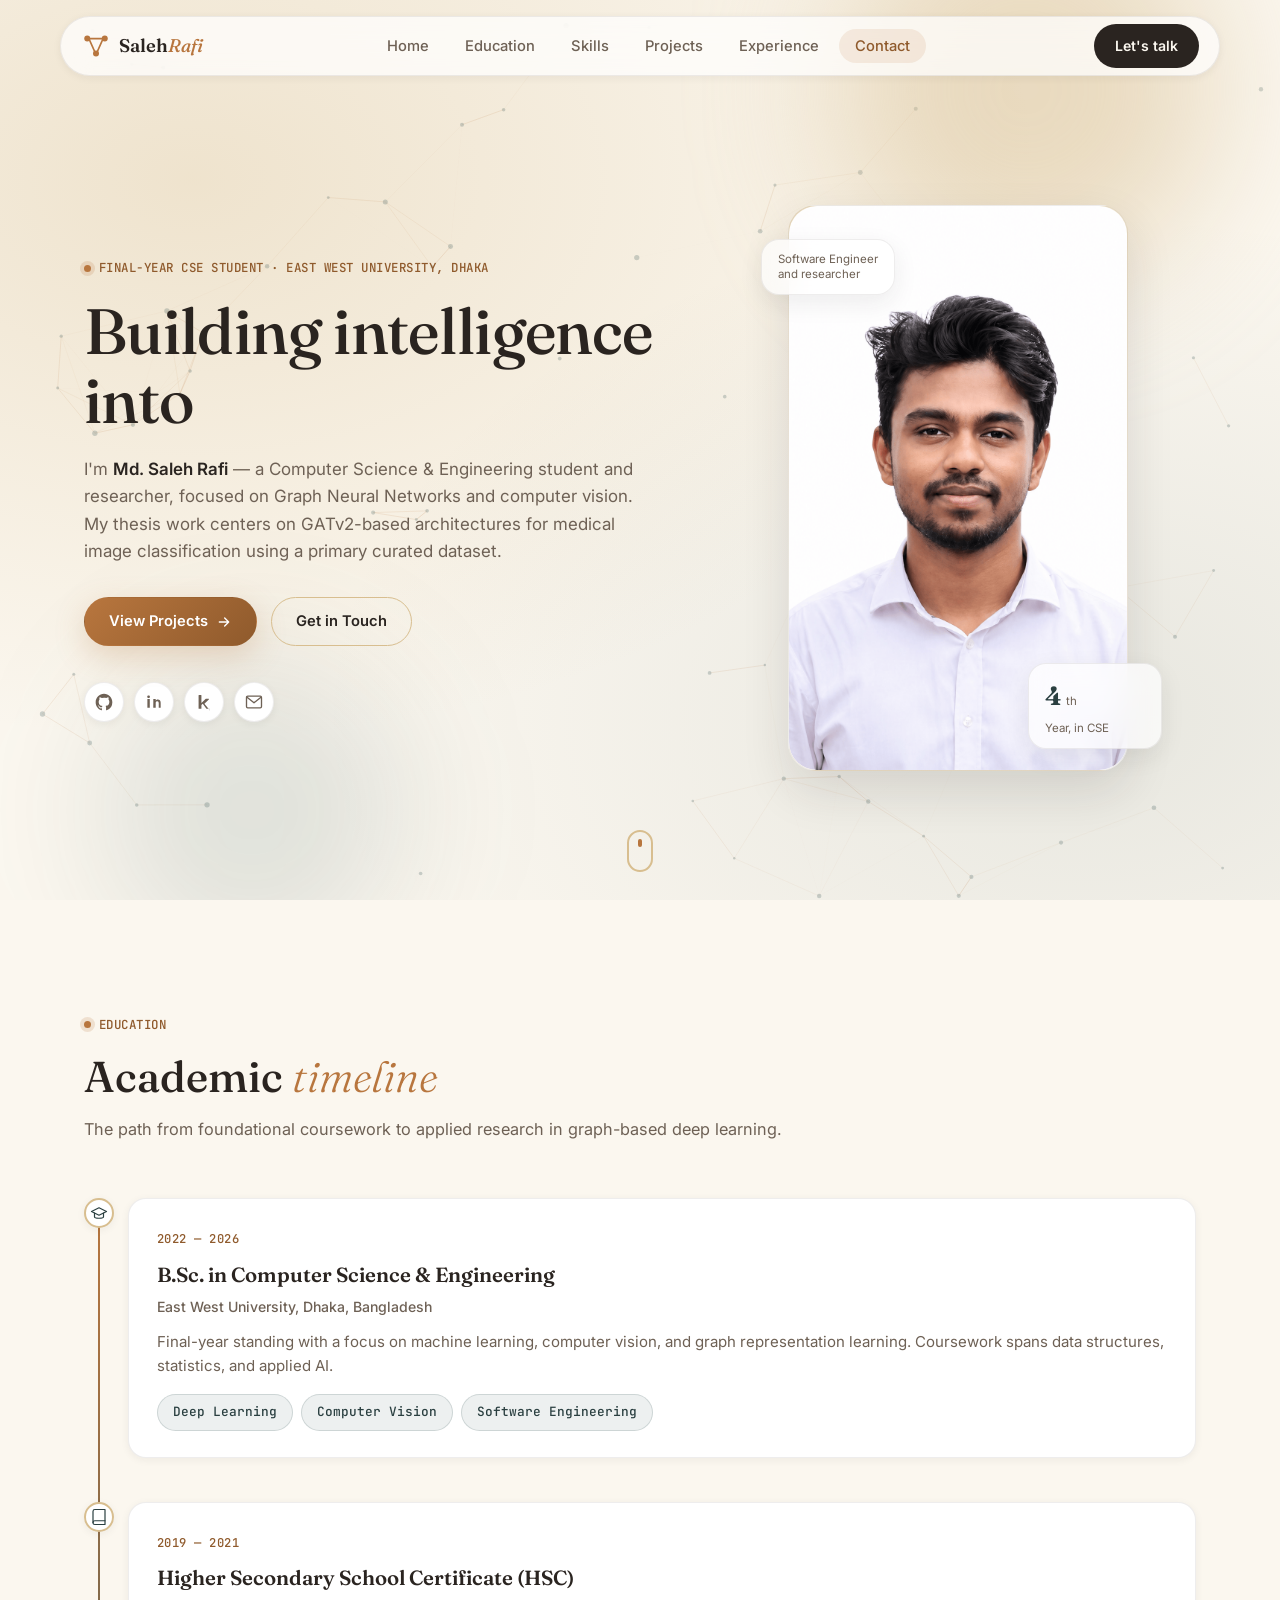
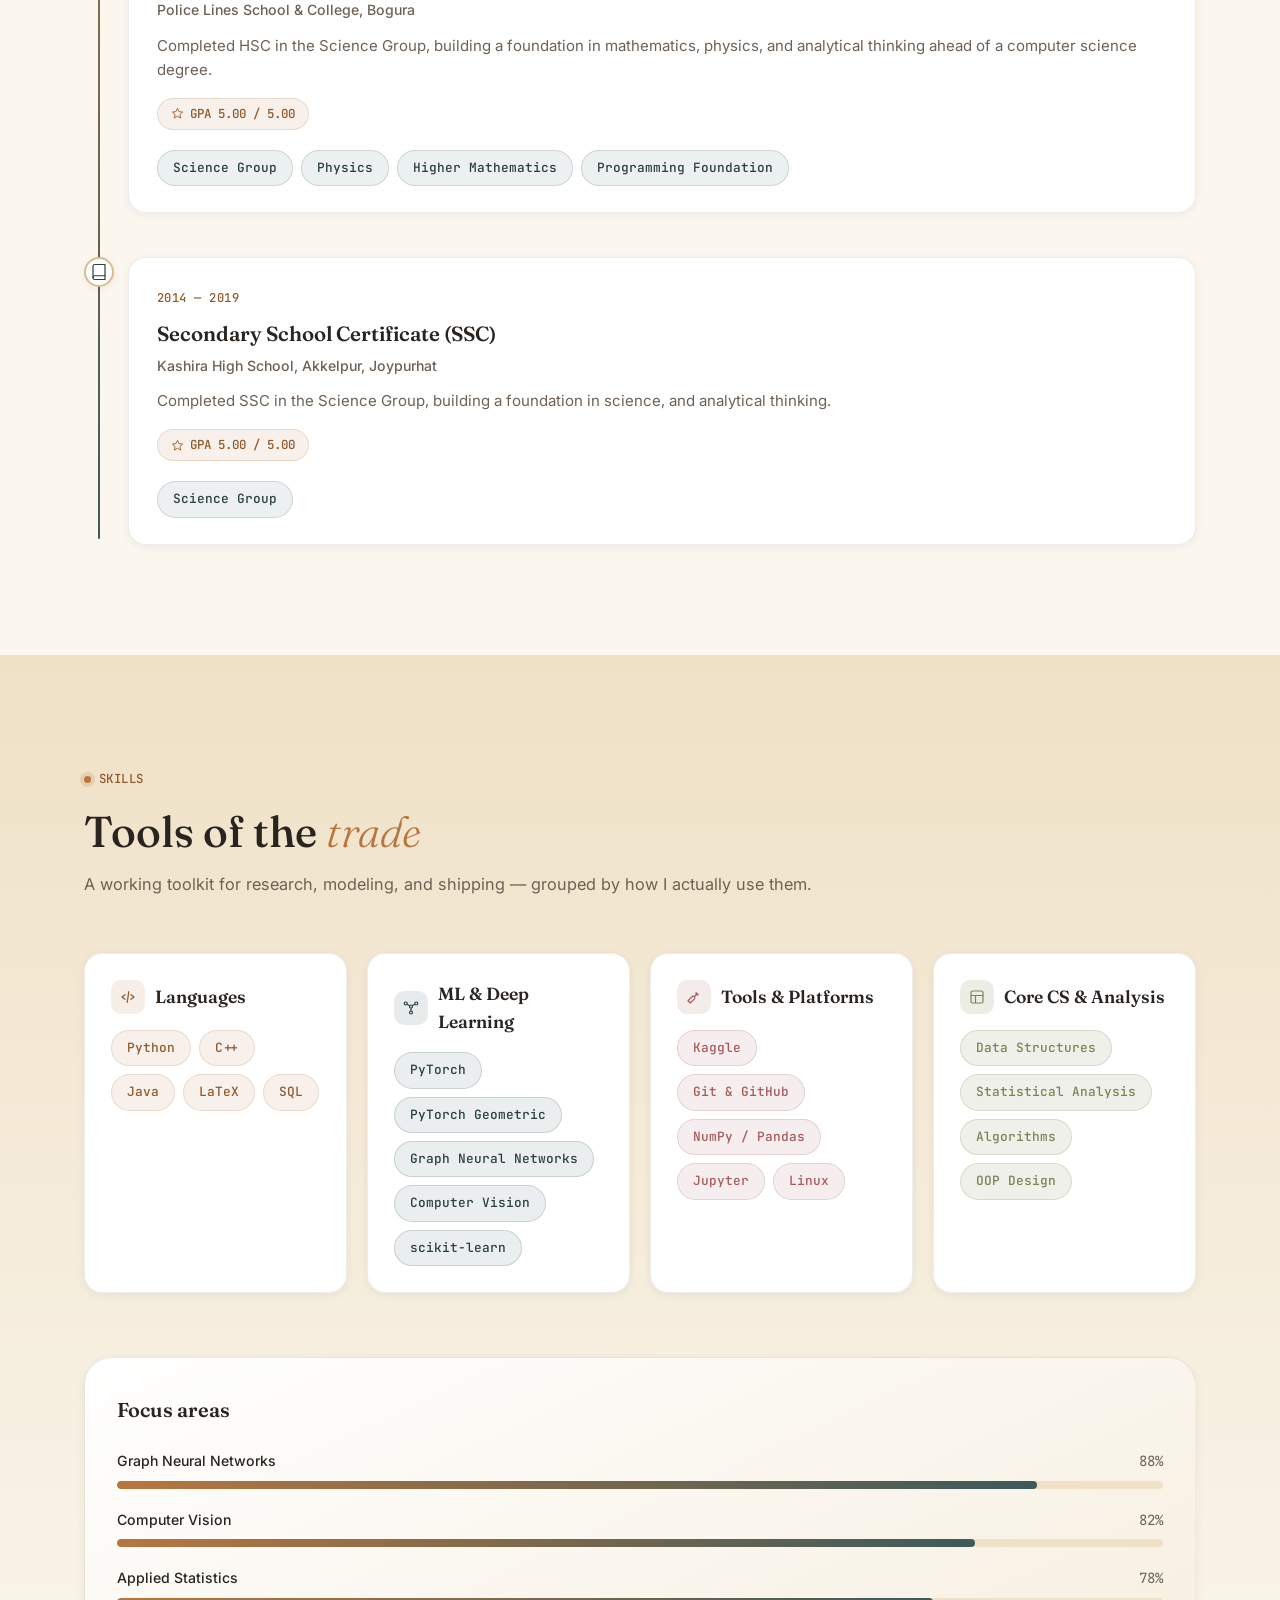
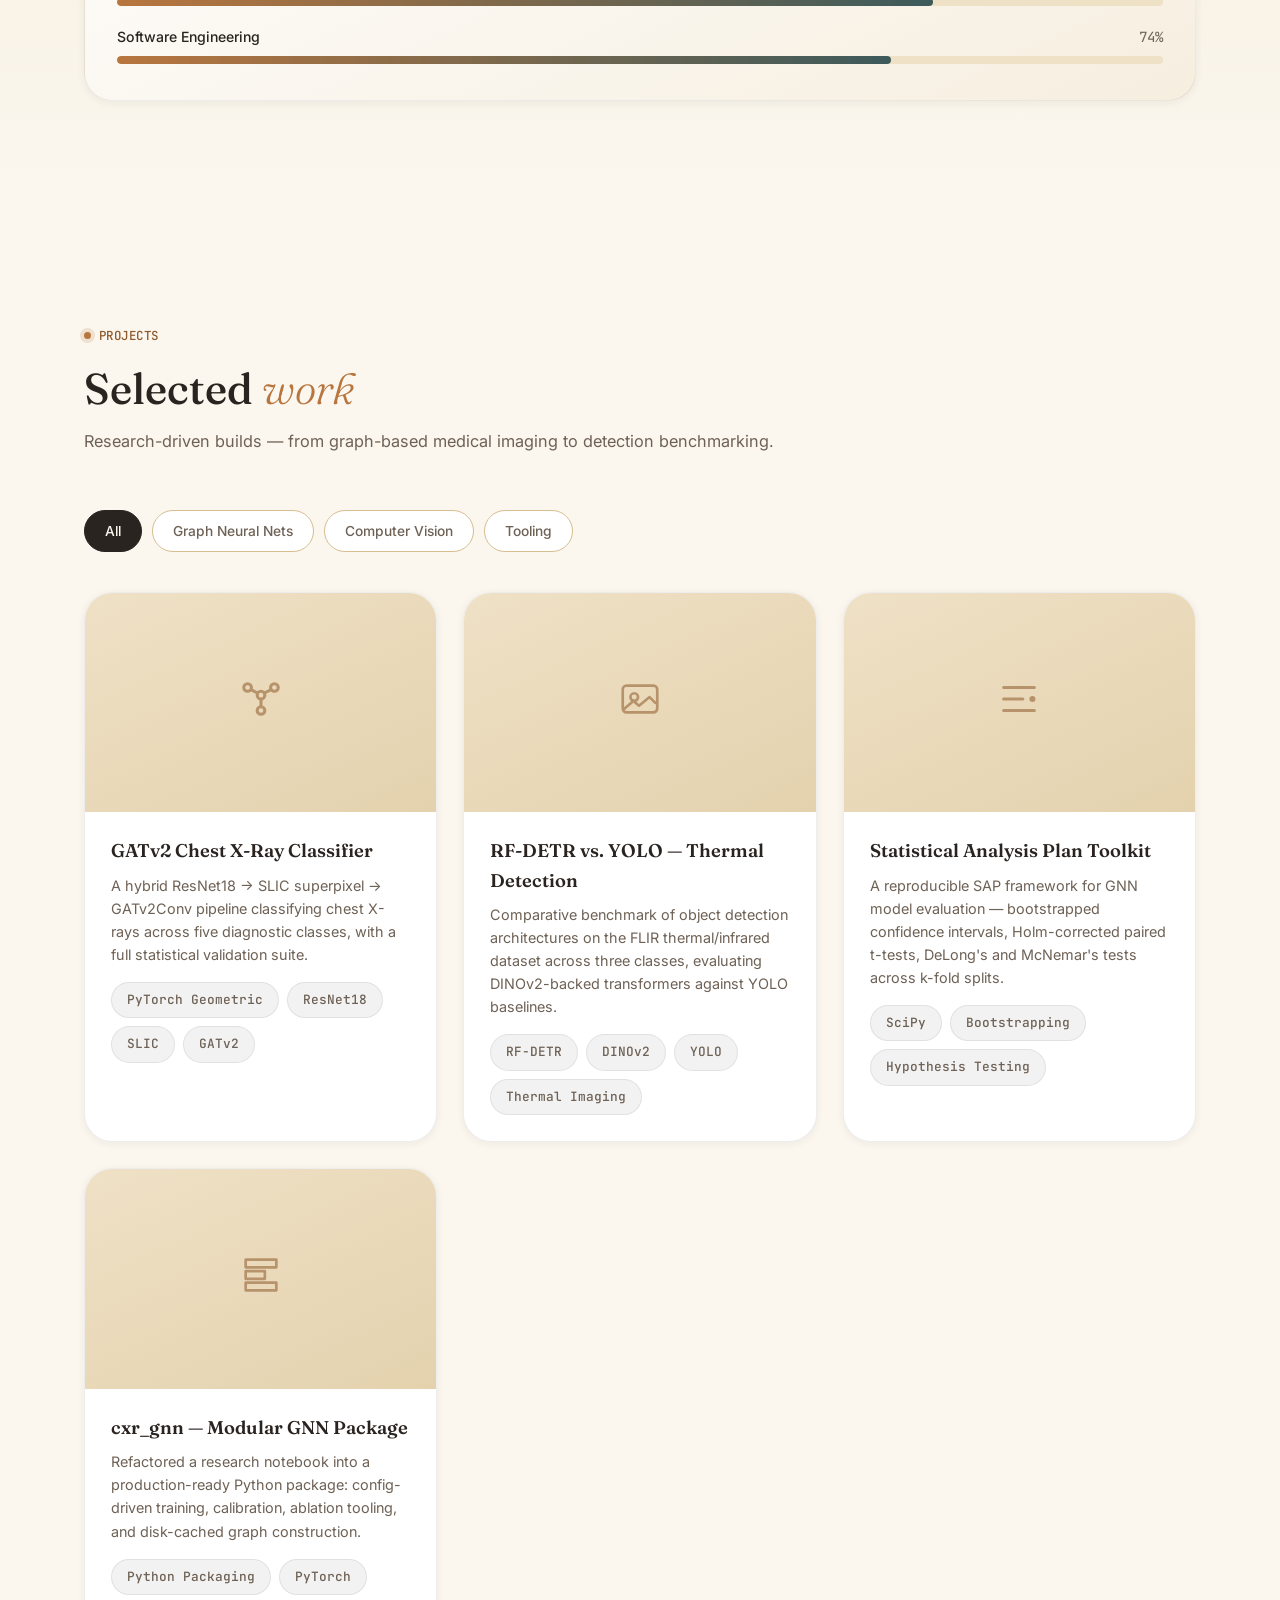
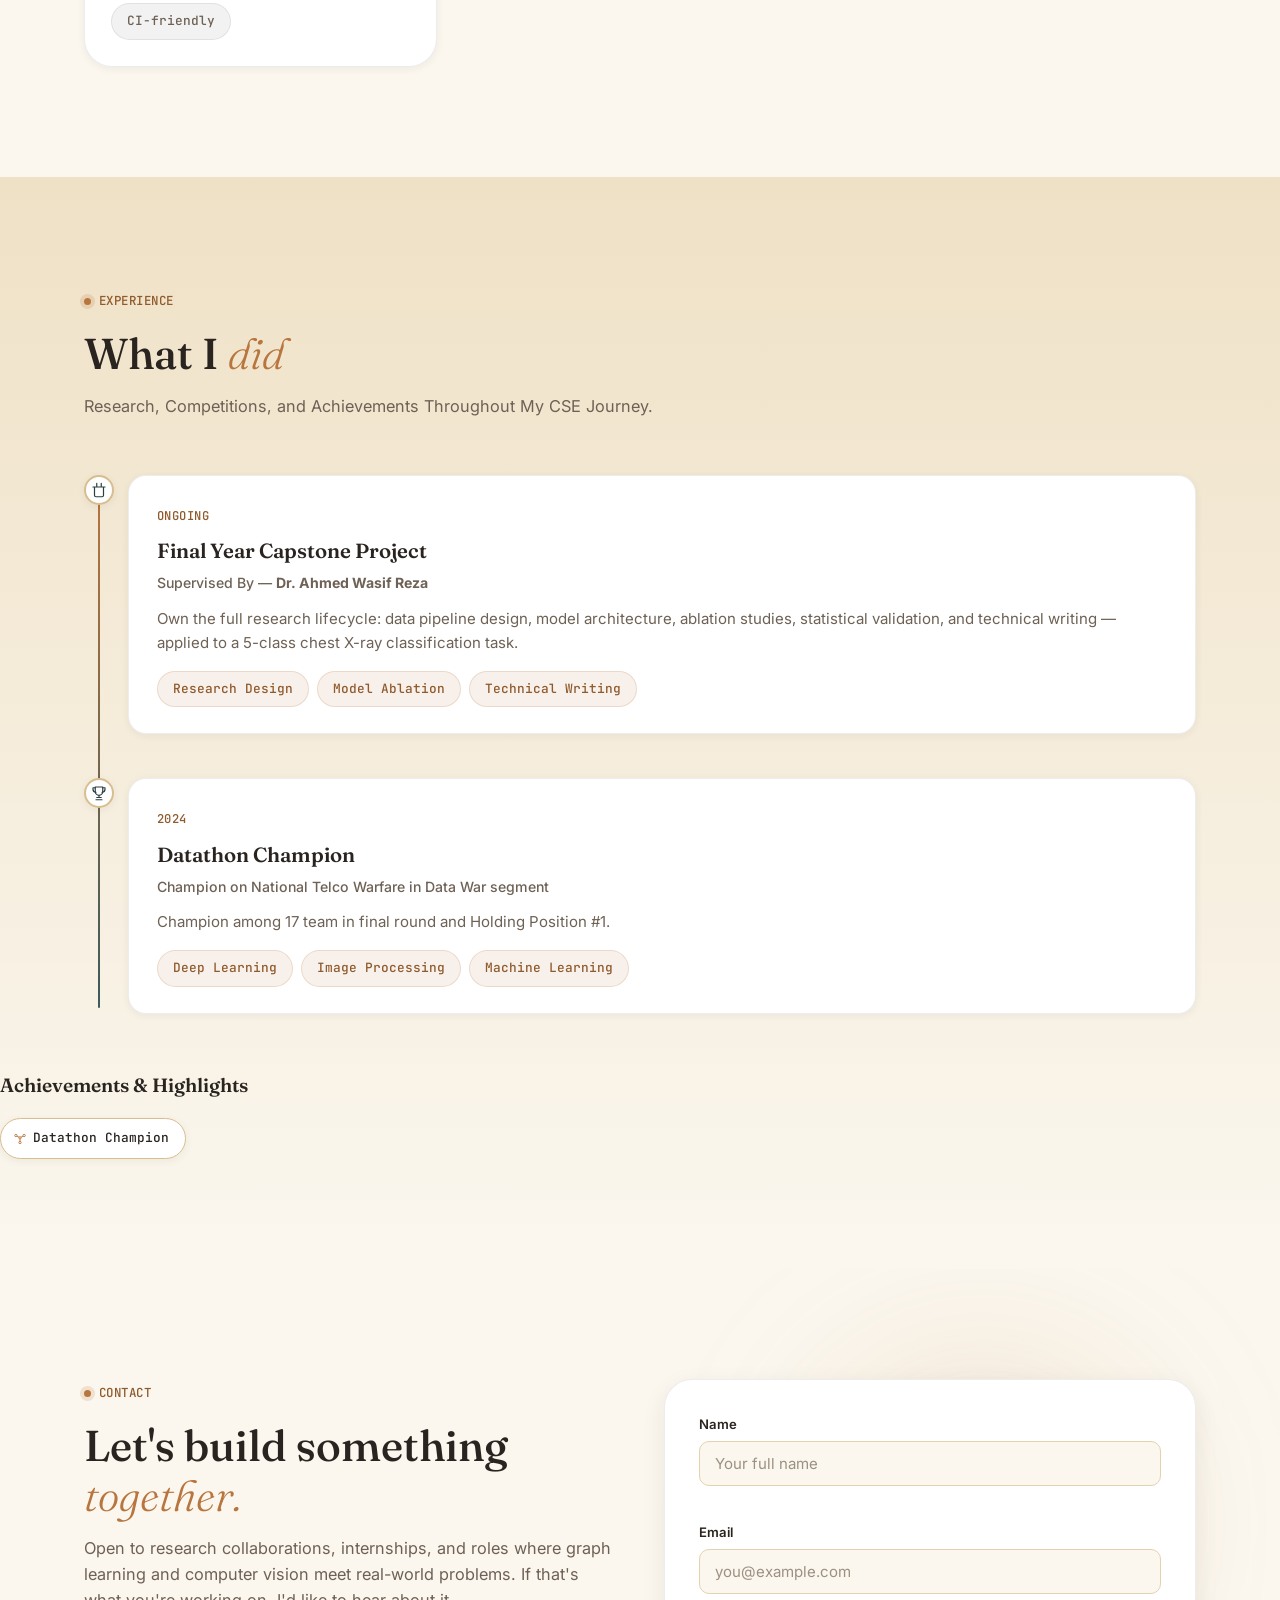
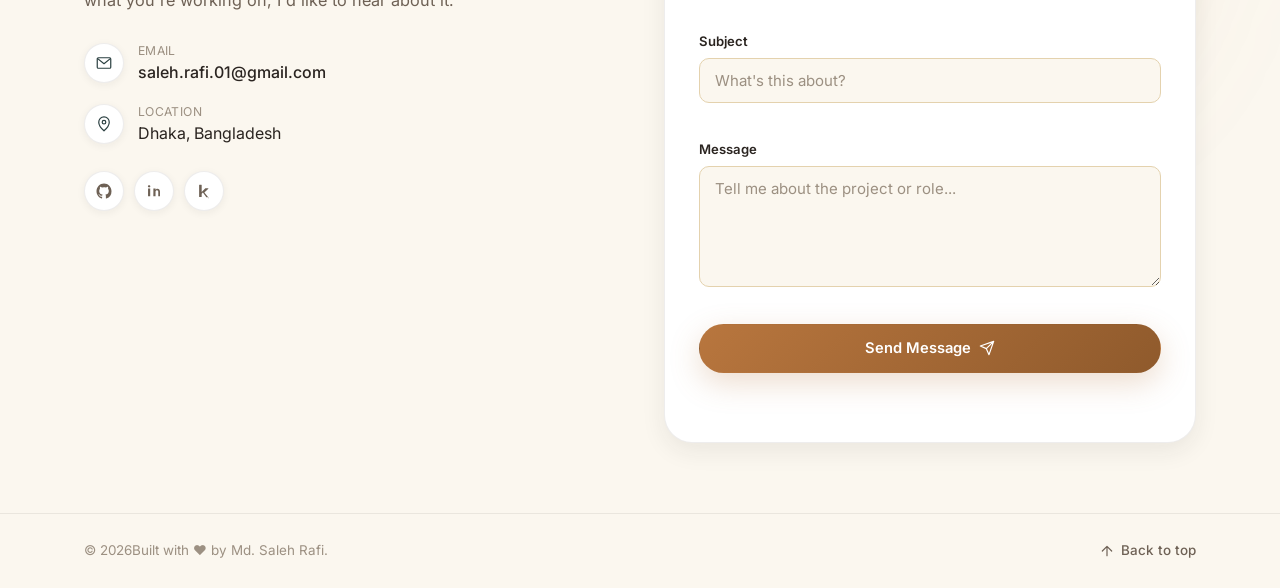
==== index.html @ 768f1690 "updated" ====
<!DOCTYPE html>
<html lang="en">

<head>
  <meta charset="UTF-8">
  <meta name="viewport" content="width=device-width, initial-scale=1.0">

  <title>Md. Saleh Rafi — Researcher &amp; Software and ML Engineer</title>
  <meta name="description"
    content="Portfolio of Md. Saleh Rafi — a Computer Science &amp; Engineering student specializing in Graph Neural Networks, computer vision, applied deep learning research, Full stack developer -- JS, PHP">
  <meta name="theme-color" content="#FBF7EF">

  <!-- Open Graph / SEO — EDIT to match the title/description above -->
  <meta property="og:title" content="Md. Saleh Rafi — Researcher, ML Engineer. Full Stack Developer">
  <meta property="og:description" content="Graph Neural Networks, computer vision & applied ML research portfolio.">
  <meta property="og:type" content="website">

  <!-- Fonts: Fraunces (display), Inter (body), JetBrains Mono (data/tags) -->
  <link rel="preconnect" href="https://fonts.googleapis.com">
  <link rel="preconnect" href="https://fonts.gstatic.com" crossorigin>
  <link
    href="https://fonts.googleapis.com/css2?family=Fraunces:ital,opsz,wght@0,9..144,300;0,9..144,500;0,9..144,600;1,9..144,400&family=Inter:wght@400;500;600;700&family=JetBrains+Mono:wght@400;500&display=swap"
    rel="stylesheet">

  <link rel="stylesheet" href="style.css">
</head>

<body>
  <svg xmlns="http://www.w3.org/2000/svg" style="display:none" aria-hidden="true">
    <!-- Brand mark / GNN-style node network -->
    <symbol id="icon-network" viewBox="0 0 24 24" fill="none">
      <circle cx="5" cy="6" r="2.4" fill="currentColor" />
      <circle cx="19" cy="6" r="2.4" fill="currentColor" />
      <circle cx="12" cy="18" r="2.4" fill="currentColor" />
      <path d="M6.9 7.4L11 16.6M17.1 7.4L13 16.6M7.4 6H16.6" stroke="currentColor" stroke-width="1.4"
        stroke-linecap="round" />
    </symbol>

    <!-- Node network variant (4 nodes) used for ML/skill icons -->
    <symbol id="icon-network-nodes" viewBox="0 0 24 24" fill="none">
      <circle cx="5" cy="6" r="2" stroke="currentColor" stroke-width="1.6" />
      <circle cx="19" cy="6" r="2" stroke="currentColor" stroke-width="1.6" />
      <circle cx="12" cy="18" r="2" stroke="currentColor" stroke-width="1.6" />
      <circle cx="12" cy="10" r="2" stroke="currentColor" stroke-width="1.6" />
      <path d="M6.7 7.1 10.5 9M17.3 7.1 13.5 9M12 12v4" stroke="currentColor" stroke-width="1.6" />
    </symbol>

    <symbol id="icon-arrow-right" viewBox="0 0 24 24" fill="none">
      <path d="M5 12h14M13 6l6 6-6 6" stroke="currentColor" stroke-width="2" stroke-linecap="round"
        stroke-linejoin="round" />
    </symbol>

    <symbol id="icon-arrow-up" viewBox="0 0 24 24" fill="none">
      <path d="M12 19V5M5 12l7-7 7 7" stroke="currentColor" stroke-width="1.8" stroke-linecap="round"
        stroke-linejoin="round" />
    </symbol>

    <symbol id="icon-send" viewBox="0 0 24 24" fill="none">
      <path d="M22 2 11 13M22 2l-7 20-4-9-9-4 20-7Z" stroke="currentColor" stroke-width="1.8" stroke-linecap="round"
        stroke-linejoin="round" />
    </symbol>

    <symbol id="icon-external" viewBox="0 0 24 24" fill="none">
      <path d="M14 4h6v6M20 4 10 14" stroke="currentColor" stroke-width="1.8" stroke-linecap="round"
        stroke-linejoin="round" />
      <path d="M18 13v6a1 1 0 0 1-1 1H5a1 1 0 0 1-1-1V7a1 1 0 0 1 1-1h6" stroke="currentColor" stroke-width="1.8"
        stroke-linecap="round" />
    </symbol>

    <symbol id="icon-github" viewBox="0 0 24 24" fill="none">
      <path
        d="M12 2C6.48 2 2 6.58 2 12.25c0 4.53 2.87 8.37 6.84 9.73.5.1.68-.22.68-.49 0-.24-.01-1.04-.01-1.89-2.78.62-3.37-1.21-3.37-1.21-.45-1.18-1.11-1.5-1.11-1.5-.91-.64.07-.63.07-.63 1 .07 1.53 1.06 1.53 1.06.9 1.58 2.36 1.12 2.93.86.09-.67.35-1.12.64-1.38-2.22-.26-4.56-1.14-4.56-5.05 0-1.12.39-2.03 1.03-2.75-.1-.26-.45-1.31.1-2.72 0 0 .84-.28 2.75 1.05a9.3 9.3 0 0 1 2.5-.35c.85 0 1.71.12 2.5.35 1.91-1.33 2.75-1.05 2.75-1.05.55 1.41.2 2.46.1 2.72.64.72 1.03 1.63 1.03 2.75 0 3.92-2.34 4.78-4.57 5.04.36.32.68.94.68 1.9 0 1.37-.01 2.47-.01 2.81 0 .27.18.6.69.49A10.26 10.26 0 0 0 22 12.25C22 6.58 17.52 2 12 2Z"
        fill="currentColor" />
    </symbol>

    <symbol id="icon-linkedin" viewBox="0 0 24 24" fill="none">
      <path
        d="M6.94 8.5H4.06V19H6.94V8.5ZM5.5 7.25c.97 0 1.63-.66 1.63-1.5S6.47 4.25 5.5 4.25c-.96 0-1.63.66-1.63 1.5s.67 1.5 1.63 1.5ZM20 12.85c0-2.66-1.43-3.9-3.34-3.9-1.54 0-2.23.86-2.61 1.46V8.5h-2.88c.04.8 0 10.5 0 10.5h2.88v-5.86c0-.31.02-.63.11-.85.25-.63.82-1.28 1.77-1.28 1.25 0 1.75.95 1.75 2.35V19H20v-6.15Z"
        fill="currentColor" />
    </symbol>

    <symbol id="icon-kaggle" viewBox="0 0 24 24" fill="none">
      <path
        d="M18.5 20.2h-3.1a.6.6 0 0 1-.5-.25l-4.4-5.8-1.6 1.5v4a.5.5 0 0 1-.5.5H6a.5.5 0 0 1-.5-.5V4a.5.5 0 0 1 .5-.5h2.4a.5.5 0 0 1 .5.5v9.3l4.9-4.9a.7.7 0 0 1 .5-.2h3.2c.4 0 .6.5.3.8l-5.3 5 5.9 7.3c.2.4 0 .9-.4.9Z"
        fill="currentColor" />
    </symbol>

    <symbol id="icon-mail" viewBox="0 0 24 24" fill="none">
      <path
        d="M3 6.5A1.5 1.5 0 0 1 4.5 5h15A1.5 1.5 0 0 1 21 6.5v11a1.5 1.5 0 0 1-1.5 1.5h-15A1.5 1.5 0 0 1 3 17.5v-11Z"
        stroke="currentColor" stroke-width="1.6" />
      <path d="m4 6.5 8 6.5 8-6.5" stroke="currentColor" stroke-width="1.6" stroke-linecap="round"
        stroke-linejoin="round" />
    </symbol>

    <symbol id="icon-location" viewBox="0 0 24 24" fill="none">
      <path d="M12 21s7-6.2 7-11.5A7 7 0 0 0 5 9.5C5 14.8 12 21 12 21Z" stroke="currentColor" stroke-width="1.6"
        stroke-linejoin="round" />
      <circle cx="12" cy="9.5" r="2.4" stroke="currentColor" stroke-width="1.6" />
    </symbol>

    <symbol id="icon-user" viewBox="0 0 24 24" fill="none">
      <path d="M20 21v-2a4 4 0 0 0-4-4H8a4 4 0 0 0-4 4v2" stroke="currentColor" stroke-width="1.6"
        stroke-linecap="round" />
      <circle cx="12" cy="7" r="4" stroke="currentColor" stroke-width="1.6" />
    </symbol>

    <!-- Education: graduation cap -->
    <symbol id="icon-cap" viewBox="0 0 24 24" fill="none">
      <path d="M22 10 12 5 2 10l10 5 10-5Z" stroke="currentColor" stroke-width="1.6" stroke-linejoin="round" />
      <path d="M6 12v5c0 1.1 2.7 2 6 2s6-.9 6-2v-5" stroke="currentColor" stroke-width="1.6" stroke-linecap="round" />
    </symbol>

    <!-- Education: open book / folder -->
    <symbol id="icon-book" viewBox="0 0 24 24" fill="none">
      <path d="M4 19.5A2.5 2.5 0 0 1 6.5 17H20" stroke="currentColor" stroke-width="1.6" stroke-linecap="round" />
      <path d="M6.5 2H20v20H6.5A2.5 2.5 0 0 1 4 19.5v-15A2.5 2.5 0 0 1 6.5 2Z" stroke="currentColor" stroke-width="1.6"
        stroke-linejoin="round" />
    </symbol>

    <!-- Milestone: shield check (current/active state) -->
    <symbol id="icon-shield-check" viewBox="0 0 24 24" fill="none">
      <path d="M12 2 4 6v6c0 5 3.4 8.7 8 10 4.6-1.3 8-5 8-10V6l-8-4Z" stroke="currentColor" stroke-width="1.6"
        stroke-linejoin="round" />
      <path d="m9 12 2 2 4-4" stroke="currentColor" stroke-width="1.6" stroke-linecap="round" stroke-linejoin="round" />
    </symbol>

    <!-- Milestone: clock/progress (alt current state) -->
    <symbol id="icon-clock" viewBox="0 0 24 24" fill="none">
      <path d="M12 2 4 6v6c0 5 3.4 8.7 8 10 4.6-1.3 8-5 8-10V6l-8-4Z" stroke="currentColor" stroke-width="1.6"
        stroke-linejoin="round" />
      <path d="M12 8v4l2.5 2.5" stroke="currentColor" stroke-width="1.6" stroke-linecap="round"
        stroke-linejoin="round" />
    </symbol>

    <!-- Skills: code brackets -->
    <symbol id="icon-code" viewBox="0 0 24 24" fill="none">
      <path d="m8 9-4 3 4 3M16 9l4 3-4 3M13 5l-2 14" stroke="currentColor" stroke-width="1.7" stroke-linecap="round"
        stroke-linejoin="round" />
    </symbol>

    <!-- Skills: wrench (tools) -->
    <symbol id="icon-wrench" viewBox="0 0 24 24" fill="none">
      <path d="M14.7 6.3a3.5 3.5 0 0 1-4.6 4.6L4 17l3 3 6.1-6.1a3.5 3.5 0 0 1 4.6-4.6L14.7 6.3Z" stroke="currentColor"
        stroke-width="1.6" stroke-linejoin="round" />
    </symbol>

    <!-- Skills: grid (core CS) -->
    <symbol id="icon-grid" viewBox="0 0 24 24" fill="none">
      <rect x="4" y="4" width="16" height="16" rx="2" stroke="currentColor" stroke-width="1.6" />
      <path d="M4 10h16M10 10v10" stroke="currentColor" stroke-width="1.6" />
    </symbol>

    <!-- Projects: camera / detection -->
    <symbol id="icon-camera" viewBox="0 0 24 24" fill="none">
      <rect x="3" y="5" width="18" height="14" rx="2" stroke="currentColor" stroke-width="1.4" />
      <circle cx="9" cy="11" r="2" stroke="currentColor" stroke-width="1.4" />
      <path d="m4 17 4.5-4 3 2.5L17 11l3 3" stroke="currentColor" stroke-width="1.4" stroke-linecap="round"
        stroke-linejoin="round" />
    </symbol>

    <!-- Projects: bar chart / analysis -->
    <symbol id="icon-chart" viewBox="0 0 24 24" fill="none">
      <path d="M4 6h16M4 12h10M4 18h16" stroke="currentColor" stroke-width="1.6" stroke-linecap="round" />
      <circle cx="19" cy="12" r="1.6" fill="currentColor" />
    </symbol>

    <!-- Projects: package / layers -->
    <symbol id="icon-package" viewBox="0 0 24 24" fill="none">
      <path d="M4 4h16v4H4zM4 10h10v4H4zM4 16h16v4H4z" stroke="currentColor" stroke-width="1.4"
        stroke-linejoin="round" />
    </symbol>

    <!-- Experience: briefcase -->
    <symbol id="icon-briefcase" viewBox="0 0 24 24" fill="none">
      <path d="M9 3v4M15 3v4M4 8h16M6 8v11a2 2 0 0 0 2 2h8a2 2 0 0 0 2-2V8" stroke="currentColor" stroke-width="1.6"
        stroke-linecap="round" stroke-linejoin="round" />
    </symbol>

    <!-- Experience: laurel / award -->
    <symbol id="icon-laurel" viewBox="0 0 24 24" fill="none">
      <path d="M12 15a5 5 0 0 0 5-5V4H7v6a5 5 0 0 0 5 5Z" stroke="currentColor" stroke-width="1.6"
        stroke-linejoin="round" />
      <path d="M7 5H4v2a4 4 0 0 0 4 4M17 5h3v2a4 4 0 0 1-4 4M12 15v3M8 21h8M9 18h6" stroke="currentColor"
        stroke-width="1.6" stroke-linecap="round" stroke-linejoin="round" />
    </symbol>

    <!-- for achievements -->
    <symbol id="icon-star" viewBox="0 0 24 24" fill="none">
      <path d="m12 2.5 2.9 6.1 6.6.7-4.9 4.5 1.3 6.6L12 17.1l-5.9 3.3 1.3-6.6-4.9-4.5 6.6-.7L12 2.5Z"
        stroke="currentColor" stroke-width="1.6" stroke-linejoin="round" />
    </symbol>
  </svg>

  <a href="#home" class="skip-link">Skip to content</a>

  <!-- ===================== NAVIGATION ===================== -->
  <header class="nav-wrap" id="navWrap">
    <nav class="nav" aria-label="Primary">
      <a href="#home" class="nav__brand" aria-label="Home">
        <span class="nav__brand-mark" aria-hidden="true">
          <svg width="30" height="30">
            <use href="#icon-network"></use>
          </svg>
        </span>

        <span class="nav__brand-text">Saleh<em>Rafi</em></span>
      </a>

      <ul class="nav__links" id="navLinks">
        <li><a href="#home" class="nav__link active" data-nav>Home</a></li>
        <li><a href="#education" class="nav__link" data-nav>Education</a></li>
        <li><a href="#skills" class="nav__link" data-nav>Skills</a></li>
        <li><a href="#projects" class="nav__link" data-nav>Projects</a></li>
        <li><a href="#experience" class="nav__link" data-nav>Experience</a></li>
        <li><a href="#contact" class="nav__link" data-nav>Contact</a></li>
      </ul>

      <a href="#contact" class="btn btn--ghost nav__cta">Let's talk</a>

      <button class="nav__toggle" id="navToggle" aria-label="Toggle menu" aria-expanded="false"
        aria-controls="navLinks">
        <span></span><span></span><span></span>
      </button>
    </nav>
  </header>

  <main id="home">

    <!--  HERO  -->
    <section class="hero" aria-label="Introduction">
      <canvas class="hero__canvas" id="graphCanvas" aria-hidden="true"></canvas>
      <div class="hero__glow hero__glow--a" aria-hidden="true"></div>
      <div class="hero__glow hero__glow--b" aria-hidden="true"></div>

      <div class="container hero__grid">
        <div class="hero__content" data-reveal>

          <!--  role / current status line -->
          <p class="eyebrow">
            <span class="eyebrow__dot"></span>
            Final-Year CSE Student · East West University, Dhaka
          </p>

          <h1 class="hero__title">
            Building intelligence into
            <span class="hero__title-swap" id="titleSwap">graphs.</span>
          </h1>

          <!-- 2–3 sentence introduction -->
          <p class="hero__desc">
            I'm <strong>Md. Saleh Rafi</strong> — a Computer Science &amp;
            Engineering student and researcher, focused on Graph Neural Networks and
            computer vision. My thesis work centers on GATv2-based architectures for
            medical image classification using a primary curated dataset.
          </p>

          <div class="hero__actions">
            <a href="#projects" class="btn btn--primary">
              View Projects
              <svg width="16" height="16">
                <use href="#icon-arrow-right"></use>
              </svg>
            </a>
            <a href="#contact" class="btn btn--outline">
              Get in Touch
            </a>
          </div>

          <div class="hero__social" aria-label="Social links">
            <a href="https://github.com/salehrafi/" class="social-icon" aria-label="GitHub" target="_blank"
              rel="noopener">
              <svg width="20" height="20">
                <use href="#icon-github"></use>
              </svg>
            </a>
            <a href="https://www.linkedin.com/in/salehrafi/" class="social-icon" aria-label="LinkedIn" target="_blank"
              rel="noopener">
              <svg width="20" height="20">
                <use href="#icon-linkedin"></use>
              </svg>
            </a>
            <a href="https://www.kaggle.com/salehrafi/" class="social-icon" aria-label="Kaggle" target="_blank"
              rel="noopener">
              <svg width="20" height="20">
                <use href="#icon-kaggle"></use>
              </svg>
            </a>
            <a href="mailto:saleh.rafi.01@gmail.com" class="social-icon" aria-label="Email">
              <svg width="20" height="20">
                <use href="#icon-mail"></use>
              </svg>
            </a>
          </div>
        </div>

        <div class="hero__portrait" data-reveal data-reveal-delay="1">
          <div class="portrait-frame">
            <img src="assets/dp.png" alt="Md. Saleh Rafi" class="portrait-frame__img" />
            <span class="portrait-frame__ring"></span>
          </div>

          <!-- two quick stats about you -->
          <div class="stat-chip stat-chip--tl">
            <!-- <strong data-counter="5">0</strong> -->
            <span>Software Engineer<br> and researcher</span>
          </div>


          <div class="stat-chip stat-chip--br">
            <strong data-counter="4">0</strong><span>th</span>
            <span class="stat-chip__label">Year, in CSE</span>
          </div>
        </div>
      </div>

      <a href="#education" class="scroll-cue" aria-label="Scroll to Education">
        <span></span>
      </a>
    </section>

    <!-- ===================== EDUCATION ===================== -->
    <section class="section" id="education" aria-label="Education">
      <div class="container">
        <div class="section__head" data-reveal>
          <p class="eyebrow"><span class="eyebrow__dot"></span>Education</p>
          <h2 class="section__title">Academic <em>timeline</em></h2>
          <p class="section__sub">The path from foundational coursework to applied research in graph-based deep
            learning.</p>
        </div>

        <div class="timeline">
          <div class="timeline__line" aria-hidden="true"><span class="timeline__line-fill" id="eduLineFill"></span>
          </div>

          <!-- Milestone 1 -->
          <div class="timeline__item" data-reveal>
            <div class="timeline__node">
              <svg width="18" height="18">
                <use href="#icon-cap"></use>
              </svg>
            </div>
            <div class="timeline__card">

              <!-- studentship details at EWU -->
              <span class="timeline__date">2022 — 2026</span>
              <h3 class="timeline__title">B.Sc. in Computer Science &amp; Engineering</h3>
              <p class="timeline__org">East West University, Dhaka, Bangladesh</p>
              <p class="timeline__desc">Final-year standing with a focus on machine learning, computer vision, and graph
                representation learning. Coursework spans data structures, statistics, and applied AI.</p>
              <div class="pill-row">
                <span class="pill pill--edu">Deep Learning</span>
                <span class="pill pill--edu">Computer Vision</span>
                <span class="pill pill--edu">Software Engineering</span>
              </div>
            </div>
          </div>

          <!-- studentship details at PLSC -->
          <!-- Milestone 2: HSC -->
          <div class="timeline__item" data-reveal>
            <div class="timeline__node">
              <svg width="18" height="18">
                <use href="#icon-book"></use>
              </svg>
            </div>
            <div class="timeline__card">
              <span class="timeline__date">2019 — 2021</span>
              <h3 class="timeline__title">Higher Secondary School Certificate (HSC)</h3>
              <p class="timeline__org">Police Lines School &amp; College, Bogura</p>
              <p class="timeline__desc">
                Completed HSC in the Science Group, building a foundation in
                mathematics, physics, and analytical thinking ahead of a computer
                science degree.
              </p>

              <span class="timeline__grade">
                <svg width="13" height="13">
                  <use href="#icon-star"></use>
                </svg>
                GPA 5.00 / 5.00
              </span>

              <div class="pill-row">
                <span class="pill pill--edu">Science Group</span>
                <span class="pill pill--edu">Physics</span>
                <span class="pill pill--edu">Higher Mathematics</span>
                <span class="pill pill--edu">Programming Foundation</span>
              </div>
            </div>
          </div>


          <!-- Milestone 3: SSC -->
          <div class="timeline__item" data-reveal>
            <div class="timeline__node">
              <svg width="18" height="18">
                <use href="#icon-book"></use>
              </svg>
            </div>
            <div class="timeline__card">
              <span class="timeline__date">2014 — 2019</span>
              <h3 class="timeline__title">Secondary School Certificate (SSC)</h3>
              <p class="timeline__org">Kashira High School, Akkelpur, Joypurhat</p>
              <p class="timeline__desc">
                Completed SSC in the Science Group, building a foundation in
                science, and analytical thinking.
              </p>

              <span class="timeline__grade">
                <svg width="13" height="13">
                  <use href="#icon-star"></use>
                </svg>
                GPA 5.00 / 5.00
              </span>

              <div class="pill-row">
                <span class="pill pill--edu">Science Group</span>
                <!-- <span class="pill pill--edu">Physics</span>
                <span class="pill pill--edu">Higher Mathematics</span> -->
              </div>
            </div>
          </div>
          <!-- Milestone 2 -->
          <!-- <div class="timeline__item" data-reveal>
            <div class="timeline__node">
              <svg width="18" height="18">
                <use href="#icon-book"></use>
              </svg>
            </div>
            <div class="timeline__card">
              <span class="timeline__date">Ongoing</span>
              <h3 class="timeline__title">Independent Research — GATv2 for Medical Imaging</h3>
              <p class="timeline__org">Self-directed Research Project</p>
              <p class="timeline__desc">Designing a hybrid ResNet18 → SLIC superpixel → GATv2Conv pipeline for chest
                X-ray classification, with a full statistical analysis plan covering bootstrapped confidence intervals
                and paired significance testing.</p>
              <div class="pill-row">
                <span class="pill pill--edu">GNNs</span>
                <span class="pill pill--edu">PyTorch Geometric</span>
                <span class="pill pill--edu">Medical Imaging</span>
              </div>
            </div>
          </div>

          Milestone 3 (current — uses the highlighted node/card style)
          <div class="timeline__item" data-reveal>
            <div class="timeline__node timeline__node--current">
              <svg width="18" height="18">
                <use href="#icon-shield-check"></use>
              </svg>
            </div>
            <div class="timeline__card timeline__card--current">
              <span class="timeline__date">2026</span>
              <h3 class="timeline__title">Coursework — CSE 445 Computer Vision</h3>
              <p class="timeline__org">East West University, Dhaka</p>
              <p class="timeline__desc">Comparing object detection architectures (including RF-DETR) on thermal imaging
                datasets, alongside classical CV foundations such as Harris corner detection.</p>
              <div class="pill-row">
                <span class="pill pill--edu">Object Detection</span>
                <span class="pill pill--edu">RF-DETR</span>
                <span class="pill pill--edu">Feature Detection</span>
              </div>
            </div>
          </div> -->


        </div>
      </div>
    </section>

    <!-- ===================== SKILLS ===================== -->
    <!-- each .skill-group is a category. The `data-level` attribute on
         each pill (0–100) sets the tooltip shown on hover, wired in script.js. -->
    <section class="section section--alt" id="skills" aria-label="Skills">
      <div class="container">
        <div class="section__head" data-reveal>
          <p class="eyebrow"><span class="eyebrow__dot"></span>Skills</p>
          <h2 class="section__title">Tools of the <em>trade</em></h2>
          <p class="section__sub">A working toolkit for research, modeling, and shipping — grouped by how I actually use
            them.</p>
        </div>

        <!-- `data-level` (0–100) drives the hover tooltip in script.js —
             adjust each number to reflect your own confidence honestly. -->
        <div class="skills-grid">
          <div class="skill-group" data-reveal>
            <div class="skill-group__head">
              <span class="skill-group__icon skill-group__icon--lang" aria-hidden="true">
                <svg width="18" height="18">
                  <use href="#icon-code"></use>
                </svg>
              </span>
              <h3>Languages</h3>
            </div>
            <div class="pill-row pill-row--interactive">
              <span class="pill pill--lang" data-level="90">Python</span>
              <span class="pill pill--lang" data-level="75">C++</span>
              <span class="pill pill--lang" data-level="70">Java</span>
              <span class="pill pill--lang" data-level="80">LaTeX</span>
              <span class="pill pill--lang" data-level="60">SQL</span>
            </div>
          </div>

          <div class="skill-group" data-reveal data-reveal-delay="1">
            <div class="skill-group__head">
              <span class="skill-group__icon skill-group__icon--ml" aria-hidden="true">
                <svg width="18" height="18">
                  <use href="#icon-network-nodes"></use>
                </svg>
              </span>
              <h3>ML &amp; Deep Learning</h3>
            </div>
            <div class="pill-row pill-row--interactive">
              <span class="pill pill--ml" data-level="88">PyTorch</span>
              <span class="pill pill--ml" data-level="85">PyTorch Geometric</span>
              <span class="pill pill--ml" data-level="82">Graph Neural Networks</span>
              <span class="pill pill--ml" data-level="80">Computer Vision</span>
              <span class="pill pill--ml" data-level="78">scikit-learn</span>
            </div>
          </div>

          <div class="skill-group" data-reveal data-reveal-delay="2">
            <div class="skill-group__head">
              <span class="skill-group__icon skill-group__icon--tools" aria-hidden="true">
                <svg width="18" height="18">
                  <use href="#icon-wrench"></use>
                </svg>
              </span>
              <h3>Tools &amp; Platforms</h3>
            </div>
            <div class="pill-row pill-row--interactive">
              <span class="pill pill--tools" data-level="85">Kaggle</span>
              <span class="pill pill--tools" data-level="80">Git &amp; GitHub</span>
              <span class="pill pill--tools" data-level="75">NumPy / Pandas</span>
              <span class="pill pill--tools" data-level="70">Jupyter</span>
              <span class="pill pill--tools" data-level="65">Linux</span>
            </div>
          </div>

          <div class="skill-group" data-reveal data-reveal-delay="3">
            <div class="skill-group__head">
              <span class="skill-group__icon skill-group__icon--core" aria-hidden="true">
                <svg width="18" height="18">
                  <use href="#icon-grid"></use>
                </svg>
              </span>
              <h3>Core CS &amp; Analysis</h3>
            </div>
            <div class="pill-row pill-row--interactive">
              <span class="pill pill--core" data-level="82">Data Structures</span>
              <span class="pill pill--core" data-level="78">Statistical Analysis</span>
              <span class="pill pill--core" data-level="75">Algorithms</span>
              <span class="pill pill--core" data-level="70">OOP Design</span>
            </div>
          </div>
        </div>

        <!-- 3–5 headline focus areas — percentages below are estimates,
             adjust to reflect your own confidence -->
        <div class="proficiency" data-reveal>
          <h3 class="proficiency__title">Focus areas</h3>
          <div class="proficiency__list">
            <div class="proficiency__row">
              <div class="proficiency__label"><span>Graph Neural Networks</span><span
                  class="proficiency__pct">88%</span></div>
              <div class="proficiency__track">
                <div class="proficiency__fill" data-fill="88"></div>
              </div>
            </div>
            <div class="proficiency__row">
              <div class="proficiency__label"><span>Computer Vision</span><span class="proficiency__pct">82%</span>
              </div>
              <div class="proficiency__track">
                <div class="proficiency__fill" data-fill="82"></div>
              </div>
            </div>
            <div class="proficiency__row">
              <div class="proficiency__label"><span>Applied Statistics</span><span class="proficiency__pct">78%</span>
              </div>
              <div class="proficiency__track">
                <div class="proficiency__fill" data-fill="78"></div>
              </div>
            </div>
            <div class="proficiency__row">
              <div class="proficiency__label"><span>Software Engineering</span><span class="proficiency__pct">74%</span>
              </div>
              <div class="proficiency__track">
                <div class="proficiency__fill" data-fill="74"></div>
              </div>
            </div>
          </div>
        </div>
      </div>
    </section>

    <!-- ===================== PROJECTS ===================== -->
    <!-- each .project-card needs a `data-cat` value matching a
         data-filter on the buttons above, e.g. data-cat="cv tools" if a
         project belongs to more than one category. Swap the placeholder
         icon div for a real image: <img src="project-1.jpg" alt="..."> -->
    <section class="section" id="projects" aria-label="Projects">
      <div class="container">
        <div class="section__head" data-reveal>
          <p class="eyebrow"><span class="eyebrow__dot"></span>Projects</p>
          <h2 class="section__title">Selected <em>work</em></h2>
          <p class="section__sub">Research-driven builds — from graph-based medical imaging to detection benchmarking.
          </p>
        </div>

        <div class="filter-row" id="filterRow" data-reveal>
          <button class="filter-btn is-active" data-filter="all">All</button>
          <button class="filter-btn" data-filter="gnn">Graph Neural Nets</button>
          <button class="filter-btn" data-filter="cv">Computer Vision</button>
          <button class="filter-btn" data-filter="tools">Tooling</button>
        </div>

        <div class="project-grid" id="projectGrid">

          <article class="project-card" data-cat="gnn" data-reveal>
            <div class="project-card__media">
              <!-- replace with <img src="..." alt="..."> for a real preview -->
              <div class="project-card__ph">
                <svg width="46" height="46">
                  <use href="#icon-network-nodes"></use>
                </svg>
              </div>
              <div class="project-card__overlay">
                <!-- I don't have your repo/demo links — replace both href="#" -->
                <a href="#" class="icon-btn" aria-label="Live demo" target="_blank" rel="noopener">
                  <svg width="18" height="18">
                    <use href="#icon-external"></use>
                  </svg>
                </a>
                <a href="#" class="icon-btn" aria-label="Source code" target="_blank" rel="noopener">
                  <svg width="18" height="18">
                    <use href="#icon-github"></use>
                  </svg>
                </a>
              </div>
            </div>
            <div class="project-card__body">
              <h3 class="project-card__title">GATv2 Chest X-Ray Classifier</h3>
              <p class="project-card__desc">A hybrid ResNet18 → SLIC superpixel → GATv2Conv pipeline classifying chest
                X-rays across five diagnostic classes, with a full statistical validation suite.</p>
              <div class="pill-row">
                <span class="pill pill--stack">PyTorch Geometric</span>
                <span class="pill pill--stack">ResNet18</span>
                <span class="pill pill--stack">SLIC</span>
                <span class="pill pill--stack">GATv2</span>
              </div>
            </div>
          </article>

          <article class="project-card" data-cat="cv" data-reveal data-reveal-delay="1">
            <div class="project-card__media">
              <div class="project-card__ph">
                <svg width="46" height="46">
                  <use href="#icon-camera"></use>
                </svg>
              </div>
              <div class="project-card__overlay">
                <a href="#" class="icon-btn" aria-label="Live demo" target="_blank" rel="noopener">
                  <svg width="18" height="18">
                    <use href="#icon-external"></use>
                  </svg>
                </a>
                <a href="#" class="icon-btn" aria-label="Source code" target="_blank" rel="noopener">
                  <svg width="18" height="18">
                    <use href="#icon-github"></use>
                  </svg>
                </a>
              </div>
            </div>
            <div class="project-card__body">
              <h3 class="project-card__title">RF-DETR vs. YOLO — Thermal Detection</h3>
              <p class="project-card__desc">Comparative benchmark of object detection architectures on the FLIR
                thermal/infrared dataset across three classes, evaluating DINOv2-backed transformers against YOLO
                baselines.</p>
              <div class="pill-row">
                <span class="pill pill--stack">RF-DETR</span>
                <span class="pill pill--stack">DINOv2</span>
                <span class="pill pill--stack">YOLO</span>
                <span class="pill pill--stack">Thermal Imaging</span>
              </div>
            </div>
          </article>

          <article class="project-card" data-cat="gnn cv" data-reveal data-reveal-delay="2">
            <div class="project-card__media">
              <div class="project-card__ph">
                <svg width="46" height="46">
                  <use href="#icon-chart"></use>
                </svg>
              </div>
              <div class="project-card__overlay">
                <a href="#" class="icon-btn" aria-label="Live demo" target="_blank" rel="noopener">
                  <svg width="18" height="18">
                    <use href="#icon-external"></use>
                  </svg>
                </a>
                <a href="#" class="icon-btn" aria-label="Source code" target="_blank" rel="noopener">
                  <svg width="18" height="18">
                    <use href="#icon-github"></use>
                  </svg>
                </a>
              </div>
            </div>
            <div class="project-card__body">
              <h3 class="project-card__title">Statistical Analysis Plan Toolkit</h3>
              <p class="project-card__desc">A reproducible SAP framework for GNN model evaluation — bootstrapped
                confidence intervals, Holm-corrected paired t-tests, DeLong's and McNemar's tests across k-fold splits.
              </p>
              <div class="pill-row">
                <span class="pill pill--stack">SciPy</span>
                <span class="pill pill--stack">Bootstrapping</span>
                <span class="pill pill--stack">Hypothesis Testing</span>
              </div>
            </div>
          </article>

          <article class="project-card" data-cat="tools" data-reveal data-reveal-delay="3">
            <div class="project-card__media">
              <div class="project-card__ph">
                <svg width="46" height="46">
                  <use href="#icon-package"></use>
                </svg>
              </div>
              <div class="project-card__overlay">
                <a href="#" class="icon-btn" aria-label="Live demo" target="_blank" rel="noopener">
                  <svg width="18" height="18">
                    <use href="#icon-external"></use>
                  </svg>
                </a>
                <a href="#" class="icon-btn" aria-label="Source code" target="_blank" rel="noopener">
                  <svg width="18" height="18">
                    <use href="#icon-github"></use>
                  </svg>
                </a>
              </div>
            </div>
            <div class="project-card__body">
              <h3 class="project-card__title">cxr_gnn — Modular GNN Package</h3>
              <p class="project-card__desc">Refactored a research notebook into a production-ready Python package:
                config-driven training, calibration, ablation tooling, and disk-cached graph construction.</p>
              <div class="pill-row">
                <span class="pill pill--stack">Python Packaging</span>
                <span class="pill pill--stack">PyTorch</span>
                <span class="pill pill--stack">CI-friendly</span>
              </div>
            </div>
          </article>

        </div>
      </div>
    </section>

    <!-- ===================== EXPERIENCE ===================== -->
    <!-- same pattern as Education — one .timeline__item per role/entry. -->
    <section class="section section--alt" id="experience" aria-label="Experience">
      <div class="container">
        <div class="section__head" data-reveal>
          <p class="eyebrow"><span class="eyebrow__dot"></span>Experience</p>
          <h2 class="section__title">What I <em>did</em></h2>
          <p class="section__sub">Research, Competitions, and Achievements Throughout My CSE Journey.</p>
        </div>

        <div class="timeline">
          <div class="timeline__line" aria-hidden="true">
            <span class="timeline__line-fill" id="expLineFill">
            </span>
          </div>

          <div class="timeline__item" data-reveal>
            <div class="timeline__node">
              <svg width="18" height="18">
                <use href="#icon-briefcase"></use>
              </svg>
            </div>
            <div class="timeline__card">
              <span class="timeline__date">Ongoing</span>
              <h3 class="timeline__title">Final Year Capstone Project</h3>
              <p class="timeline__org">Supervised By — <a
                  href="https://fse.ewubd.edu/computer-science-engineering/faculty-view/wasif"><b>Dr. Ahmed Wasif
                    Reza</b></a> </p>
              <p class="timeline__desc">Own the full research lifecycle: data pipeline design, model architecture,
                ablation studies, statistical validation, and technical writing — applied to a 5-class chest X-ray
                classification task.</p>
              <div class="pill-row">
                <span class="pill pill--exp">Research Design</span>
                <span class="pill pill--exp">Model Ablation</span>
                <span class="pill pill--exp">Technical Writing</span>
              </div>
            </div>
          </div>

          <div class="timeline__item" data-reveal data-reveal-delay="1">
            <div class="timeline__node">
              <svg width="18" height="18">
                <use href="#icon-laurel"></use>
              </svg>
            </div>
            <div class="timeline__card">
              <span class="timeline__date">2024</span>
              <h3 class="timeline__title">Datathon Champion</h3>
              <p class="timeline__org">Champion on National Telco Warfare in Data War segment</p>
              <p class="timeline__desc">Champion among 17 team in final round and Holding Position #1.</p>
              <div class="pill-row">
                <span class="pill pill--exp">Deep Learning</span>
                <span class="pill pill--exp">Image Processing</span>
                <span class="pill pill--exp">Machine Learning</span>
              </div>
            </div>
          </div>
        </div>
      </div>
      <!-- <div class="timeline__item" data-reveal data-reveal-delay="2">
            <div class="timeline__node timeline__node--current">
              <svg width="18" height="18">
                <use href="#icon-clock"></use>
              </svg>
            </div>



            <div class="timeline__card timeline__card--current">
              <span class="timeline__date">Continuous</span>
              <h3 class="timeline__title">Kaggle Notebook Development</h3>
              <p class="timeline__org">CSE 445 &amp; Independent Study</p>
              <p class="timeline__desc">Builds reproducible Kaggle notebooks benchmarking detection and classification
                models, with disciplined attention to caching, memory limits, and evaluation rigor.</p>
              <div class="pill-row">
                <span class="pill pill--exp">Reproducibility</span>
                <span class="pill pill--exp">Benchmarking</span>
              </div>
            </div>
         -->
      <!-- ==================Achievement Highlights========================== -->
      <div class="cert-block" data-reveal>
        <h3 class="cert-block__title">Achievements &amp; Highlights</h3>
        <div class="pill-row pill-row--wrap">

          <!-- <span class="pill pill--achieve">
            <svg width="14" height="14">
              <use href="#icon-cap"></use>
            </svg>
            Final-Year Research 
          </span> -->

          <span class="pill pill--achieve">
            <svg width="14" height="14">
              <use href="#icon-network-nodes"></use>
            </svg>
            Datathon Champion
          </span>


        </div>
      </div>
      </div>
    </section>

    <!-- ===================== CONTACT ===================== -->
    <section class="section contact" id="contact" aria-label="Contact">
      <div class="hero__glow hero__glow--c" aria-hidden="true"></div>
      <div class="container contact__grid">

        <div class="contact__intro" data-reveal>
          <p class="eyebrow"><span class="eyebrow__dot"></span>Contact</p>
          <h2 class="section__title">Let's build something<br><em>together.</em></h2>
          <p class="section__sub">
            Open to research collaborations, internships, and roles where graph
            learning and computer vision meet real-world problems. If that's what
            you're working on, I'd like to hear about it.
          </p>

          <ul class="contact__list">
            <li>
              <span class="contact__icon">
                <svg width="18" height="18">
                  <use href="#icon-mail"></use>
                </svg>
              </span>
              <div>
                <span class="contact__label">Email</span>
                <a href="mailto:you@example.com">saleh.rafi.01@gmail.com</a>
              </div>
            </li>
            <li>
              <span class="contact__icon">
                <svg width="18" height="18">
                  <use href="#icon-location"></use>
                </svg>
              </span>
              <div>
                <span class="contact__label">Location</span>
                <span>Dhaka, Bangladesh</span>
              </div>
            </li>
          </ul>

          <div class="hero__social contact__social" aria-label="Social links">
            <a href="https://github.com/salehrafi/" class="social-icon" aria-label="GitHub" target="_blank"
              rel="noopener">
              <svg width="18" height="18">
                <use href="#icon-github"></use>
              </svg>
            </a>
            <a href="https://www.linkedin.com/in/salehrafi/" class="social-icon" aria-label="LinkedIn" target="_blank"
              rel="noopener">
              <svg width="18" height="18">
                <use href="#icon-linkedin"></use>
              </svg>
            </a>
            <a href="https://www.kaggle.com/salehrafi/" class="social-icon" aria-label="Kaggle" target="_blank"
              rel="noopener">
              <svg width="18" height="18">
                <use href="#icon-kaggle"></use>
              </svg>
            </a>
          </div>
        </div>

        <!--
         this form currently just simulates sending (see script.js).
          To make it work for real, either:
            1) point it at a form backend like Formspree/EmailJS and swap the
               JS submit handler for a fetch() call, or
            2) add `action="https://formspree.io/f/yourFormId" method="POST"`
               here and remove the preventDefault() in script.js.
        -->
        <form class="contact-form" id="contactForm" data-reveal data-reveal-delay="1" novalidate>
          <div class="form-row">
            <label for="name">Name</label>
            <input type="text" id="name" name="name" placeholder="Your full name" autocomplete="name" required>
            <span class="form-error" data-error-for="name"></span>
          </div>

          <div class="form-row">
            <label for="email">Email</label>
            <input type="email" id="email" name="email" placeholder="you@example.com" autocomplete="email" required>
            <span class="form-error" data-error-for="email"></span>
          </div>

          <div class="form-row">
            <label for="subject">Subject</label>
            <input type="text" id="subject" name="subject" placeholder="What's this about?" required>
            <span class="form-error" data-error-for="subject"></span>
          </div>

          <div class="form-row">
            <label for="message">Message</label>
            <textarea id="message" name="message" rows="5" placeholder="Tell me about the project or role..."
              required></textarea>
            <span class="form-error" data-error-for="message"></span>
          </div>

          <button type="submit" class="btn btn--primary btn--block" id="submitBtn">
            <span class="btn__label">Send Message</span>
            <svg width="16" height="16">
              <use href="#icon-send"></use>
            </svg>
          </button>

          <p class="form-note" id="formNote" role="status" aria-live="polite"></p>
        </form>

      </div>
    </section>

  </main>

  <!-- ===================== FOOTER ===================== -->
  <footer class="footer">
    <div class="container footer__grid">
      <!-- your name -->
      <p>&copy; <span id="year"></span>Built with ❤️ by Md. Saleh Rafi.</p>
      <a href="#home" class="footer__top" aria-label="Back to top">
        <svg width="16" height="16">
          <use href="#icon-arrow-up"></use>
        </svg>
        Back to top
      </a>
    </div>
  </footer>

  <script src="script.js"></script>
</body>

</html>
---- style.css ----
:root {
  --white:        #FFFFFF;
  --cream:        #FBF7EF;   /* base page background */
  --wheat:        #EFE1C6;   /* alt-section background */
  --wheat-deep:   #D8BE8F;   /* borders / dividers */
  --wheat-line:   #E4D2AE;

  --ink:          #2A2420;   /* primary text */
  --ink-soft:     #6E6155;   /* secondary text */
  --ink-faint:    #9C9082;   /* tertiary / placeholder text */

  --amber:        #B8763E;   /* primary accent — languages */
  --amber-dark:   #8F5A2C;
  --teal:         #3D5A5B;   /* secondary accent — ML/DL */
  --teal-dark:    #2A3F40;
  --rose:         #A65A5A;   /* tools/platforms accent */
  --olive:        #7A8450;   /* core CS accent */

  /* Surfaces */
  --surface:        rgba(255, 255, 255, 0.72);
  --surface-solid:  #FFFFFF;
  --surface-border: rgba(42, 36, 32, 0.08);
  --glass-blur:     14px;

  /* Shadows */
  --shadow-sm: 0 2px 8px rgba(42, 36, 32, 0.06);
  --shadow-md: 0 8px 24px rgba(42, 36, 32, 0.08);
  --shadow-lg: 0 20px 48px rgba(42, 36, 32, 0.12);
  --shadow-amber: 0 10px 30px rgba(184, 118, 62, 0.25);

  /* Type */
  --font-display: 'Fraunces', Georgia, serif;
  --font-body: 'Inter', -apple-system, BlinkMacSystemFont, sans-serif;
  --font-mono: 'JetBrains Mono', 'Courier New', monospace;

  /* Layout */
  --container-w: 1160px;
  --radius-sm: 10px;
  --radius-md: 18px;
  --radius-lg: 28px;
  --radius-pill: 999px;

  /* Motion */
  --ease: cubic-bezier(0.22, 1, 0.36, 1);
  --dur-fast: 0.2s;
  --dur-med: 0.45s;
  --dur-slow: 0.8s;

  --nav-h: 76px;
}

/* ---------- 2. RESET ---------- */
*, *::before, *::after { box-sizing: border-box; }
html { scroll-behavior: smooth; scroll-padding-top: var(--nav-h); }
body, h1, h2, h3, p, ul, figure { margin: 0; }
ul { padding: 0; list-style: none; }
img { max-width: 100%; display: block; }
button { font: inherit; cursor: pointer; }
a { color: inherit; text-decoration: none; }
input, textarea, button { font-family: inherit; }

@media (prefers-reduced-motion: reduce) {
  html { scroll-behavior: auto; }
  *, *::before, *::after {
    animation-duration: 0.01ms !important;
    animation-iteration-count: 1 !important;
    transition-duration: 0.01ms !important;
    scroll-behavior: auto !important;
  }
}

body {
  background: var(--cream);
  color: var(--ink);
  font-family: var(--font-body);
  font-size: 16px;
  line-height: 1.6;
  -webkit-font-smoothing: antialiased;
  overflow-x: hidden;
}

.container {
  max-width: var(--container-w);
  margin-inline: auto;
  padding-inline: 24px;
}

.skip-link {
  position: absolute;
  left: -999px;
  top: 0;
  background: var(--ink);
  color: var(--cream);
  padding: 10px 18px;
  border-radius: 0 0 8px 0;
  z-index: 999;
}
.skip-link:focus { left: 0; }

:focus-visible {
  outline: 2.5px solid var(--amber);
  outline-offset: 3px;
  border-radius: 4px;
}

/* ---------- 3. NAVIGATION ---------- */
.nav-wrap {
  position: fixed;
  top: 0; left: 0; right: 0;
  z-index: 100;
  padding: 16px 0;
  transition: padding var(--dur-med) var(--ease), background var(--dur-med) var(--ease);
}
.nav-wrap.is-scrolled {
  padding: 10px 0;
}
.nav {
  max-width: var(--container-w);
  margin-inline: auto;
  padding-inline: 20px;
  display: flex;
  align-items: center;
  justify-content: space-between;
  gap: 24px;
  background: var(--surface);
  backdrop-filter: blur(var(--glass-blur));
  -webkit-backdrop-filter: blur(var(--glass-blur));
  border: 1px solid var(--surface-border);
  border-radius: var(--radius-pill);
  box-shadow: var(--shadow-sm);
  height: 60px;
  transition: box-shadow var(--dur-med) var(--ease);
}
.nav-wrap.is-scrolled .nav { box-shadow: var(--shadow-md); }

.nav__brand {
  display: flex;
  align-items: center;
  gap: 8px;
  font-family: var(--font-display);
  font-weight: 600;
  font-size: 1.15rem;
  color: var(--ink);
  flex-shrink: 0;
}
.nav__brand-mark { color: var(--amber); display: flex; }
.nav__brand-text em { font-style: italic; color: var(--amber); font-weight: 500; }

.nav__links {
  display: flex;
  gap: 4px;
  flex: 1;
  justify-content: center;
}
.nav__link {
  position: relative;
  padding: 8px 16px;
  font-size: 0.92rem;
  font-weight: 500;
  color: var(--ink-soft);
  border-radius: var(--radius-pill);
  transition: color var(--dur-fast) var(--ease), background var(--dur-fast) var(--ease);
}
.nav__link:hover { color: var(--ink); background: rgba(184, 118, 62, 0.08); }
.nav__link.active { color: var(--amber-dark); background: rgba(184, 118, 62, 0.12); }

.nav__cta { flex-shrink: 0; }

.nav__toggle {
  display: none;
  flex-direction: column;
  justify-content: center;
  gap: 5px;
  width: 38px;
  height: 38px;
  background: none;
  border: none;
  padding: 0;
  flex-shrink: 0;
}
.nav__toggle span {
  display: block;
  width: 100%;
  height: 2px;
  background: var(--ink);
  border-radius: 2px;
  transition: transform var(--dur-fast) var(--ease), opacity var(--dur-fast) var(--ease);
}
.nav__toggle[aria-expanded="true"] span:nth-child(1) { transform: translateY(7px) rotate(45deg); }
.nav__toggle[aria-expanded="true"] span:nth-child(2) { opacity: 0; }
.nav__toggle[aria-expanded="true"] span:nth-child(3) { transform: translateY(-7px) rotate(-45deg); }

/* ---------- 4. BUTTONS ---------- */
.btn {
  position: relative;
  overflow: hidden;
  display: inline-flex;
  align-items: center;
  justify-content: center;
  gap: 8px;
  padding: 12px 24px;
  border-radius: var(--radius-pill);
  font-weight: 600;
  font-size: 0.92rem;
  border: 1px solid transparent;
  transition: transform var(--dur-fast) var(--ease), box-shadow var(--dur-fast) var(--ease), background var(--dur-fast) var(--ease);
  white-space: nowrap;
}
.btn:hover { transform: translateY(-2px); }
.btn:active { transform: translateY(0); }
.btn svg { transition: transform var(--dur-fast) var(--ease); }
.btn:hover svg { transform: translateX(3px); }

.btn--primary {
  background: linear-gradient(135deg, var(--amber), var(--amber-dark));
  color: var(--white);
  box-shadow: var(--shadow-amber);
}
.btn--primary:hover { box-shadow: 0 14px 36px rgba(184, 118, 62, 0.35); }

.btn--outline {
  background: transparent;
  border-color: var(--wheat-deep);
  color: var(--ink);
}
.btn--outline:hover { border-color: var(--amber); background: rgba(184, 118, 62, 0.06); }

.btn--ghost {
  background: var(--ink);
  color: var(--cream);
  padding: 10px 20px;
  font-size: 0.88rem;
}
.btn--ghost:hover { background: var(--amber-dark); }

.btn--block { width: 100%; }

/* Ripple */
.btn .ripple {
  position: absolute;
  border-radius: 50%;
  background: rgba(255, 255, 255, 0.55);
  transform: scale(0);
  animation: ripple 0.6s var(--ease);
  pointer-events: none;
}
@keyframes ripple { to { transform: scale(3.5); opacity: 0; } }

/* ---------- 5. HERO ---------- */
.hero {
  position: relative;
  min-height: 100vh;
  display: flex;
  align-items: center;
  padding-top: var(--nav-h);
  overflow: hidden;
  background:
    radial-gradient(ellipse at 15% 20%, rgba(216, 190, 143, 0.35), transparent 55%),
    radial-gradient(ellipse at 85% 80%, rgba(61, 90, 91, 0.10), transparent 50%),
    var(--cream);
}
.hero__canvas {
  position: absolute;
  inset: 0;
  width: 100%;
  height: 100%;
  opacity: 0.55;
  z-index: 0;
}
.hero__glow {
  position: absolute;
  border-radius: 50%;
  filter: blur(70px);
  z-index: 0;
  pointer-events: none;
}
.hero__glow--a {
  width: 380px; height: 380px;
  background: rgba(216, 190, 143, 0.5);
  top: -100px; right: 5%;
  animation: float-slow 14s ease-in-out infinite;
}
.hero__glow--b {
  width: 300px; height: 300px;
  background: rgba(61, 90, 91, 0.14);
  bottom: -60px; left: 8%;
  animation: float-slow 18s ease-in-out infinite reverse;
}
.hero__glow--c {
  width: 340px; height: 340px;
  background: rgba(184, 118, 62, 0.14);
  top: 10%; right: 10%;
  position: absolute; border-radius: 50%; filter: blur(80px); z-index: 0;
}
@keyframes float-slow {
  0%, 100% { transform: translate(0, 0); }
  50% { transform: translate(-20px, 30px); }
}

.hero__grid {
  position: relative;
  z-index: 1;
  display: grid;
  grid-template-columns: 1fr;
  gap: 56px;
  align-items: center;
  padding-block: 60px 40px;
}

.eyebrow {
  display: inline-flex;
  align-items: center;
  gap: 8px;
  font-family: var(--font-mono);
  font-size: 0.78rem;
  letter-spacing: 0.04em;
  text-transform: uppercase;
  color: var(--amber-dark);
  font-weight: 500;
  margin-bottom: 18px;
}
.eyebrow__dot {
  width: 7px; height: 7px;
  border-radius: 50%;
  background: var(--amber);
  box-shadow: 0 0 0 4px rgba(184, 118, 62, 0.18);
}

.hero__title {
  font-family: var(--font-display);
  font-weight: 500;
  font-size: clamp(2.4rem, 6vw, 4rem);
  line-height: 1.08;
  letter-spacing: -0.01em;
  color: var(--ink);
  margin-bottom: 22px;
}
.hero__title-swap {
  display: inline-block;
  font-style: italic;
  font-weight: 300;
  color: var(--amber);
  background: linear-gradient(90deg, var(--amber), var(--teal));
  -webkit-background-clip: text;
  background-clip: text;
  -webkit-text-fill-color: transparent;
}

.hero__desc {
  max-width: 52ch;
  color: var(--ink-soft);
  font-size: 1.06rem;
  margin-bottom: 32px;
}
.hero__desc strong { color: var(--ink); font-weight: 600; }

.hero__actions {
  display: flex;
  flex-wrap: wrap;
  gap: 14px;
  margin-bottom: 36px;
}

.hero__social { display: flex; gap: 10px; }
.social-icon {
  display: flex;
  align-items: center;
  justify-content: center;
  width: 40px; height: 40px;
  border-radius: 50%;
  background: var(--surface-solid);
  border: 1px solid var(--surface-border);
  color: var(--ink-soft);
  box-shadow: var(--shadow-sm);
  transition: all var(--dur-fast) var(--ease);
}
.social-icon:hover {
  color: var(--white);
  background: var(--amber);
  border-color: var(--amber);
  transform: translateY(-3px);
  box-shadow: var(--shadow-amber);
}

.hero__portrait { position: relative; justify-self: center; }
.portrait-frame {
  position: relative;
  width: min(340px, 78vw);
  aspect-ratio: 3 / 5;
  border-radius: var(--radius-lg);
  background: linear-gradient(155deg, var(--wheat), var(--white));
  border: 1px solid var(--surface-border);
  box-shadow: var(--shadow-lg);
  display: flex;
  align-items: center;
  justify-content: center;
  overflow: hidden;
}
.portrait-frame__ph {
  display: flex;
  flex-direction: column;
  align-items: center;
  gap: 10px;
  color: var(--ink-faint);
  font-size: 0.82rem;
  text-align: center;
}
.portrait-frame__ring {
  position: absolute;
  inset: -14px;
  border: 1.5px dashed var(--wheat-deep);
  border-radius: calc(var(--radius-lg) + 14px);
  animation: spin-slow 40s linear infinite;
}
.portrait-frame__img {
  width: 100%;
  height: 100%;
  object-fit: cover;
  object-position: center top;
  border-radius: var(--radius-lg);
  display: block;
}
@keyframes spin-slow { to { transform: rotate(360deg); } }

.stat-chip {
  position: absolute;
  display: flex;
  align-items: baseline;
  gap: 4px;
  flex-wrap: wrap;
  background: var(--surface);
  backdrop-filter: blur(var(--glass-blur));
  -webkit-backdrop-filter: blur(var(--glass-blur));
  border: 1px solid var(--surface-border);
  border-radius: var(--radius-md);
  padding: 12px 16px;
  box-shadow: var(--shadow-md);
  max-width: 170px;
  animation: bob 6s ease-in-out infinite;
}
.stat-chip strong { font-family: var(--font-display); font-size: 1.6rem; color: var(--teal-dark); }
.stat-chip span { font-size: 0.72rem; color: var(--ink-soft); line-height: 1.3; }
.stat-chip__label { width: 100%; }
.stat-chip--tl { top: 6%; left: -8%; }
.stat-chip--br { bottom: 4%; right: -10%; animation-delay: 1.5s; }
@keyframes bob { 0%, 100% { transform: translateY(0); } 50% { transform: translateY(-10px); } }

.scroll-cue {
  position: absolute;
  bottom: 28px;
  left: 50%;
  transform: translateX(-50%);
  width: 26px; height: 42px;
  border: 2px solid var(--wheat-deep);
  border-radius: 20px;
  z-index: 1;
}
.scroll-cue span {
  position: absolute;
  top: 7px; left: 50%;
  width: 4px; height: 8px;
  background: var(--amber);
  border-radius: 3px;
  transform: translateX(-50%);
  animation: scroll-dot 1.8s ease-in-out infinite;
}
@keyframes scroll-dot {
  0% { opacity: 1; top: 7px; }
  70% { opacity: 0; top: 22px; }
  100% { opacity: 0; top: 22px; }
}

/* ---------- 6. SECTIONS (shared) ---------- */
.section { padding-block: 110px; position: relative; }
.section--alt { background: linear-gradient(180deg, var(--wheat) 0%, var(--cream) 100%); }
.contact { padding-block: 110px 70px; overflow: hidden; }

.section__head { 
  /* max-width: 640px; */
  margin-bottom: 56px; 
}
.section__title {
  font-family: var(--font-display);
  font-weight: 500;
  font-size: clamp(1.9rem, 4vw, 2.7rem);
  line-height: 1.15;
  color: var(--ink);
}
.section__title em {
  font-style: italic;
  font-weight: 300;
  color: var(--amber);
}
.section__sub {
  margin-top: 14px;
  color: var(--ink-soft);
  font-size: 1.02rem;
  /* max-width: 56ch; */
}

/* Scroll reveal base */
[data-reveal] {
  opacity: 0;
  transform: translateY(28px);
  transition: opacity 0.75s var(--ease), transform 0.75s var(--ease);
}
[data-reveal].is-visible { opacity: 1; transform: translateY(0); }
[data-reveal-delay="1"] { transition-delay: 0.1s; }
[data-reveal-delay="2"] { transition-delay: 0.2s; }
[data-reveal-delay="3"] { transition-delay: 0.3s; }

/* ---------- 7. PILLS / CAPSULES ---------- */
.pill-row { display: flex; flex-wrap: wrap; gap: 8px; }
.pill-row--wrap { gap: 12px; }

.pill {
  display: inline-flex;
  align-items: center;
  gap: 6px;
  padding: 7px 15px;
  border-radius: var(--radius-pill);
  font-size: 0.8rem;
  font-weight: 500;
  font-family: var(--font-mono);
  border: 1px solid transparent;
  cursor: default;
  transition: transform var(--dur-fast) var(--ease), box-shadow var(--dur-fast) var(--ease), background var(--dur-fast) var(--ease);
}
.pill:hover { transform: translateY(-3px) scale(1.03); box-shadow: var(--shadow-sm); }

.pill--edu     { background: rgba(61, 90, 91, 0.09);  color: var(--teal-dark);  border-color: rgba(61, 90, 91, 0.18); }
.pill--exp     { background: rgba(184, 118, 62, 0.10); color: var(--amber-dark); border-color: rgba(184, 118, 62, 0.2); }
.pill--stack   { background: rgba(42, 36, 32, 0.06);   color: var(--ink-soft);   border-color: var(--surface-border); }
.pill--achieve { background: var(--white); color: var(--ink); border-color: var(--wheat-deep); box-shadow: var(--shadow-sm); padding: 9px 16px 9px 12px; }
.pill--achieve svg { color: var(--amber); }

.pill--lang  { background: rgba(184, 118, 62, 0.10); color: var(--amber-dark); border-color: rgba(184, 118, 62, 0.2); }
.pill--ml    { background: rgba(61, 90, 91, 0.10);   color: var(--teal-dark);  border-color: rgba(61, 90, 91, 0.2); }
.pill--tools { background: rgba(166, 90, 90, 0.10);  color: var(--rose);       border-color: rgba(166, 90, 90, 0.2); }
.pill--core  { background: rgba(122, 132, 80, 0.12); color: var(--olive);      border-color: rgba(122, 132, 80, 0.22); }

.pill-row--interactive .pill { position: relative; cursor: help; }

/* ---------- 8. TIMELINE ---------- */
.timeline { position: relative; padding-left: 44px; }
.timeline__line {
  position: absolute;
  left: 14px; top: 6px; bottom: 6px;
  width: 2px;
  background: var(--wheat-deep);
  border-radius: 2px;
  overflow: hidden;
}
.timeline__line-fill {
  display: block;
  width: 100%;
  height: 0%;
  background: linear-gradient(180deg, var(--amber), var(--teal));
  transition: height 1.1s var(--ease);
}

.timeline__item {
  position: relative;
  padding-bottom: 44px;
}
.timeline__item:last-child { padding-bottom: 0; }

.timeline__node {
  position: absolute;
  left: -44px; top: 0;
  width: 30px; height: 30px;
  border-radius: 50%;
  background: var(--white);
  border: 2px solid var(--wheat-deep);
  display: flex;
  align-items: center;
  justify-content: center;
  color: var(--teal-dark);
  box-shadow: var(--shadow-sm);
  z-index: 1;
}
.timeline__node--current {
  border-color: var(--amber);
  color: var(--amber-dark);
  box-shadow: 0 0 0 6px rgba(184, 118, 62, 0.14);
  animation: pulse-node 2.4s ease-in-out infinite;
}
.timeline__grade {
  display: inline-flex;
  align-items: center;
  gap: 6px;
  font-family: var(--font-mono);
  font-size: 0.78rem;
  font-weight: 500;
  color: var(--amber-dark);
  background: rgba(184, 118, 62, 0.1);
  border: 1px solid rgba(184, 118, 62, 0.2);
  border-radius: var(--radius-pill);
  padding: 5px 13px;
  margin-bottom: 20px;
}
.timeline__grade svg { flex-shrink: 0; }
@keyframes pulse-node {
  0%, 100% { box-shadow: 0 0 0 6px rgba(184, 118, 62, 0.14); }
  50% { box-shadow: 0 0 0 10px rgba(184, 118, 62, 0.06); }
}

.timeline__card {
  background: var(--surface-solid);
  border: 1px solid var(--surface-border);
  border-radius: var(--radius-md);
  padding: 26px 28px;
  box-shadow: var(--shadow-sm);
  transition: transform var(--dur-med) var(--ease), box-shadow var(--dur-med) var(--ease);
}
.timeline__card:hover { transform: translateY(-4px); box-shadow: var(--shadow-md); }
.timeline__card--current { border-color: rgba(184, 118, 62, 0.3); background: linear-gradient(155deg, var(--white), #FFF9EF); }

.timeline__date {
  font-family: var(--font-mono);
  font-size: 0.76rem;
  color: var(--amber-dark);
  text-transform: uppercase;
  letter-spacing: 0.04em;
  font-weight: 500;
}
.timeline__title {
  font-family: var(--font-display);
  font-size: 1.28rem;
  font-weight: 600;
  margin-block: 8px 4px;
  color: var(--ink);
}
.timeline__org { color: var(--ink-soft); font-size: 0.88rem; font-weight: 500; margin-bottom: 12px; }
.timeline__desc { color: var(--ink-soft); font-size: 0.94rem; margin-bottom: 16px; }

/* ---------- 9. SKILLS ---------- */
.skills-grid {
  display: grid;
  grid-template-columns: 1fr;
  gap: 20px;
  margin-bottom: 64px;
}
.skill-group {
  background: var(--surface-solid);
  border: 1px solid var(--surface-border);
  border-radius: var(--radius-md);
  padding: 26px;
  box-shadow: var(--shadow-sm);
  transition: transform var(--dur-med) var(--ease), box-shadow var(--dur-med) var(--ease);
}
.skill-group:hover { transform: translateY(-4px); box-shadow: var(--shadow-md); }
.skill-group__head { display: flex; align-items: center; gap: 10px; margin-bottom: 16px; }
.skill-group__head h3 { font-family: var(--font-display); font-size: 1.1rem; font-weight: 600; }
.skill-group__icon {
  display: flex; align-items: center; justify-content: center;
  width: 34px; height: 34px; border-radius: 10px; flex-shrink: 0;
}
.skill-group__icon--lang  { background: rgba(184, 118, 62, 0.12); color: var(--amber-dark); }
.skill-group__icon--ml    { background: rgba(61, 90, 91, 0.12);   color: var(--teal-dark); }
.skill-group__icon--tools { background: rgba(166, 90, 90, 0.12);  color: var(--rose); }
.skill-group__icon--core  { background: rgba(122, 132, 80, 0.14); color: var(--olive); }

.proficiency {
  background: linear-gradient(155deg, var(--white), var(--wheat) 180%);
  border: 1px solid var(--surface-border);
  border-radius: var(--radius-lg);
  padding: 36px 32px;
  box-shadow: var(--shadow-sm);
}
.proficiency__title { font-family: var(--font-display); font-size: 1.25rem; font-weight: 600; margin-bottom: 24px; }
.proficiency__list { display: flex; flex-direction: column; gap: 20px; }
.proficiency__label { display: flex; justify-content: space-between; font-size: 0.88rem; margin-bottom: 8px; }
.proficiency__label span:first-child { font-weight: 500; color: var(--ink); }
.proficiency__pct { font-family: var(--font-mono); color: var(--ink-soft); }
.proficiency__track { height: 8px; background: var(--wheat); border-radius: var(--radius-pill); overflow: hidden; }
.proficiency__fill {
  height: 100%;
  width: 0%;
  border-radius: var(--radius-pill);
  background: linear-gradient(90deg, var(--amber), var(--teal));
  transition: width 1.3s var(--ease);
}

/* ---------- 10. PROJECTS ---------- */
.filter-row { display: flex; flex-wrap: wrap; gap: 10px; margin-bottom: 40px; }
.filter-btn {
  padding: 9px 20px;
  border-radius: var(--radius-pill);
  border: 1px solid var(--wheat-deep);
  background: var(--surface-solid);
  color: var(--ink-soft);
  font-size: 0.86rem;
  font-weight: 500;
  transition: all var(--dur-fast) var(--ease);
}
.filter-btn:hover { border-color: var(--amber); color: var(--amber-dark); }
.filter-btn.is-active {
  background: var(--ink);
  border-color: var(--ink);
  color: var(--cream);
}

.project-grid {
  display: grid;
  grid-template-columns: 1fr;
  gap: 26px;
}
.project-card {
  background: var(--surface-solid);
  border: 1px solid var(--surface-border);
  border-radius: var(--radius-lg);
  overflow: hidden;
  box-shadow: var(--shadow-sm);
  transition: transform var(--dur-med) var(--ease), box-shadow var(--dur-med) var(--ease), opacity var(--dur-med) var(--ease);
}
.project-card:hover { transform: translateY(-6px); box-shadow: var(--shadow-lg); }
.project-card.is-hidden { display: none; }

.project-card__media {
  position: relative;
  aspect-ratio: 16 / 10;
  background: linear-gradient(155deg, var(--wheat), var(--wheat-line));
  display: flex; align-items: center; justify-content: center;
  color: var(--amber-dark);
  overflow: hidden;
}
.project-card__ph { opacity: 0.55; }
.project-card__overlay {
  position: absolute; inset: 0;
  background: rgba(42, 36, 32, 0.55);
  display: flex; align-items: center; justify-content: center; gap: 14px;
  opacity: 0;
  transition: opacity var(--dur-med) var(--ease);
}
.project-card:hover .project-card__overlay { opacity: 1; }
.icon-btn {
  display: flex; align-items: center; justify-content: center;
  width: 42px; height: 42px;
  border-radius: 50%;
  background: var(--cream);
  color: var(--ink);
  transform: translateY(10px);
  opacity: 0;
  transition: all var(--dur-med) var(--ease);
}
.project-card:hover .icon-btn { transform: translateY(0); opacity: 1; }
.icon-btn:hover { background: var(--amber); color: var(--white); }

.project-card__body { padding: 24px 26px 26px; }
.project-card__title { font-family: var(--font-display); font-size: 1.15rem; font-weight: 600; margin-bottom: 8px; }
.project-card__desc { color: var(--ink-soft); font-size: 0.9rem; margin-bottom: 16px; }

/* ---------- 11. CERT BLOCK ---------- */
.cert-block { margin-top: 56px; }
.cert-block__title { font-family: var(--font-display); font-size: 1.2rem; font-weight: 600; margin-bottom: 18px; }

/* ---------- 12. CONTACT ---------- */
.contact__grid {
  display: grid;
  grid-template-columns: 1fr;
  gap: 48px;
  position: relative; z-index: 1;
}
.contact__list { margin-block: 28px 24px; display: flex; flex-direction: column; gap: 16px; }
.contact__list li { display: flex; align-items: center; gap: 14px; }
.contact__icon {
  width: 40px; height: 40px; border-radius: 50%;
  background: var(--white); border: 1px solid var(--surface-border);
  display: flex; align-items: center; justify-content: center;
  color: var(--teal-dark); box-shadow: var(--shadow-sm); flex-shrink: 0;
}
.contact__label { display: block; font-size: 0.76rem; color: var(--ink-faint); text-transform: uppercase; letter-spacing: 0.03em; }
.contact__list a { color: var(--ink); font-weight: 500; }
.contact__list a:hover { color: var(--amber-dark); }
.contact__social { margin-top: 4px; }

.contact-form {
  background: var(--surface-solid);
  border: 1px solid var(--surface-border);
  border-radius: var(--radius-lg);
  padding: 34px;
  box-shadow: var(--shadow-md);
  display: flex;
  flex-direction: column;
  gap: 18px;
}
.form-row { display: flex; flex-direction: column; gap: 6px; }
.form-row label { font-size: 0.82rem; font-weight: 600; color: var(--ink); }
.form-row input, .form-row textarea {
  padding: 12px 15px;
  border-radius: var(--radius-sm);
  border: 1.5px solid var(--wheat-line);
  background: var(--cream);
  color: var(--ink);
  font-size: 0.94rem;
  resize: vertical;
  transition: border-color var(--dur-fast) var(--ease), box-shadow var(--dur-fast) var(--ease);
}
.form-row input::placeholder, .form-row textarea::placeholder { color: var(--ink-faint); }
.form-row input:focus, .form-row textarea:focus {
  outline: none;
  border-color: var(--amber);
  box-shadow: 0 0 0 4px rgba(184, 118, 62, 0.12);
}
.form-row.has-error input, .form-row.has-error textarea { border-color: var(--rose); }
.form-error {
  font-size: 0.78rem;
  color: var(--rose);
  min-height: 1em;
  font-weight: 500;
}
.form-note {
  text-align: center;
  font-size: 0.88rem;
  font-weight: 500;
  min-height: 1.2em;
  color: var(--teal-dark);
}
.form-note.is-error { color: var(--rose); }

/* ---------- 13. FOOTER ---------- */
.footer { border-top: 1px solid var(--surface-border); padding-block: 26px; }
.footer__grid {
  display: flex; flex-wrap: wrap; gap: 12px;
  align-items: center; justify-content: space-between;
  font-size: 0.84rem; color: var(--ink-faint);
}
.footer__top { display: flex; align-items: center; gap: 6px; color: var(--ink-soft); font-weight: 500; transition: color var(--dur-fast); }
.footer__top:hover { color: var(--amber-dark); }

/* ---------- 14. RESPONSIVE ---------- */
@media (min-width: 640px) {
  .skills-grid { grid-template-columns: repeat(2, 1fr); }
  .project-grid { grid-template-columns: repeat(2, 1fr); }
}

@media (min-width: 900px) {
  .hero__grid { grid-template-columns: 1.1fr 0.9fr; padding-block: 40px; }
  .contact__grid { grid-template-columns: 1fr 1fr; }
  .skills-grid { grid-template-columns: repeat(4, 1fr); }
}

@media (min-width: 1080px) {
  .project-grid { grid-template-columns: repeat(3, 1fr); }
}

@media (max-width: 899px) {
  .nav__links {
    position: absolute;
    top: calc(100% + 12px);
    left: 0; right: 0;
    background: var(--surface-solid);
    border: 1px solid var(--surface-border);
    border-radius: var(--radius-md);
    box-shadow: var(--shadow-lg);
    flex-direction: column;
    padding: 14px;
    gap: 4px;
    opacity: 0;
    visibility: hidden;
    transform: translateY(-8px);
    transition: all var(--dur-med) var(--ease);
  }
  .nav__links.is-open { opacity: 1; visibility: visible; transform: translateY(0); }
  .nav__link { padding: 12px 16px; }
  .nav__cta { display: none; }
  .nav__toggle { display: flex; }
}

@media (max-width: 480px) {
  .container { padding-inline: 18px; }
  .section { padding-block: 80px; }
  .hero__title { font-size: 2.1rem; }
  .stat-chip--tl, .stat-chip--br { position: static; margin-top: 14px; display: inline-flex; }
  .contact-form { padding: 24px; }
}
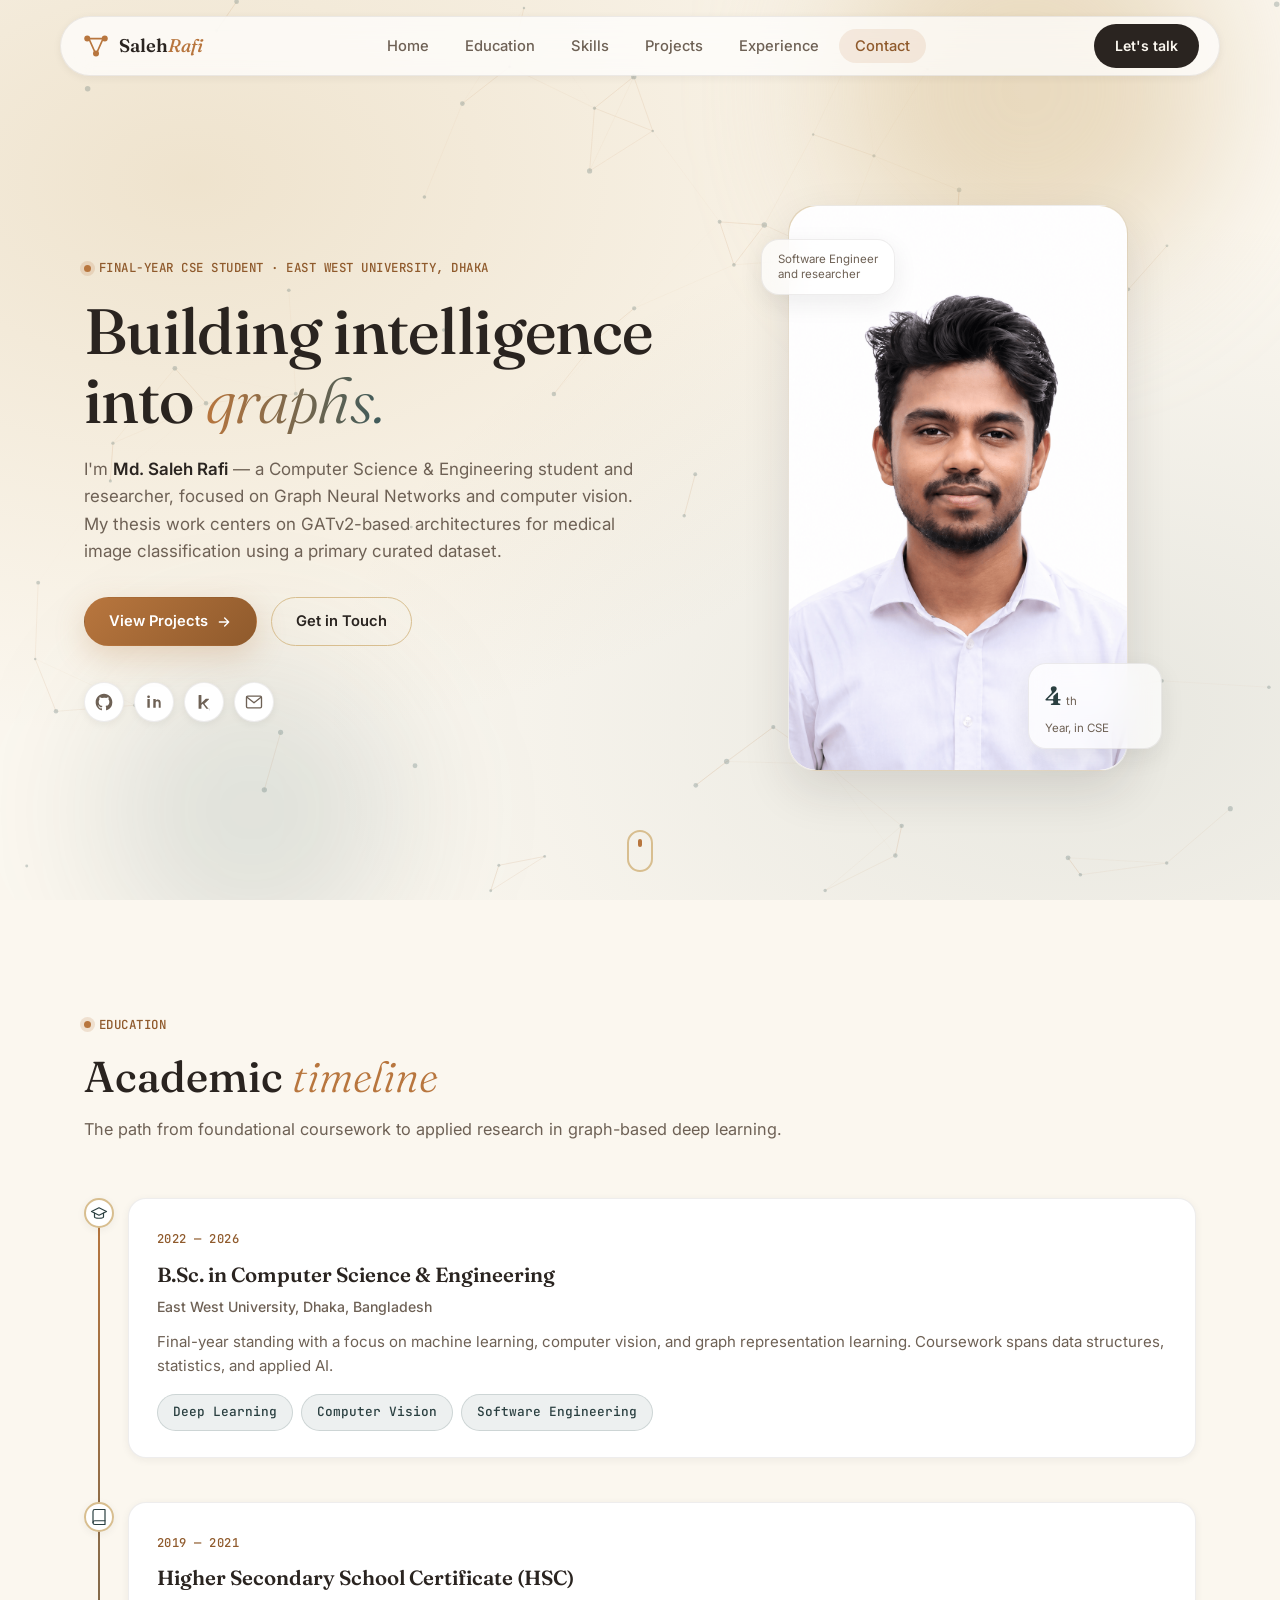
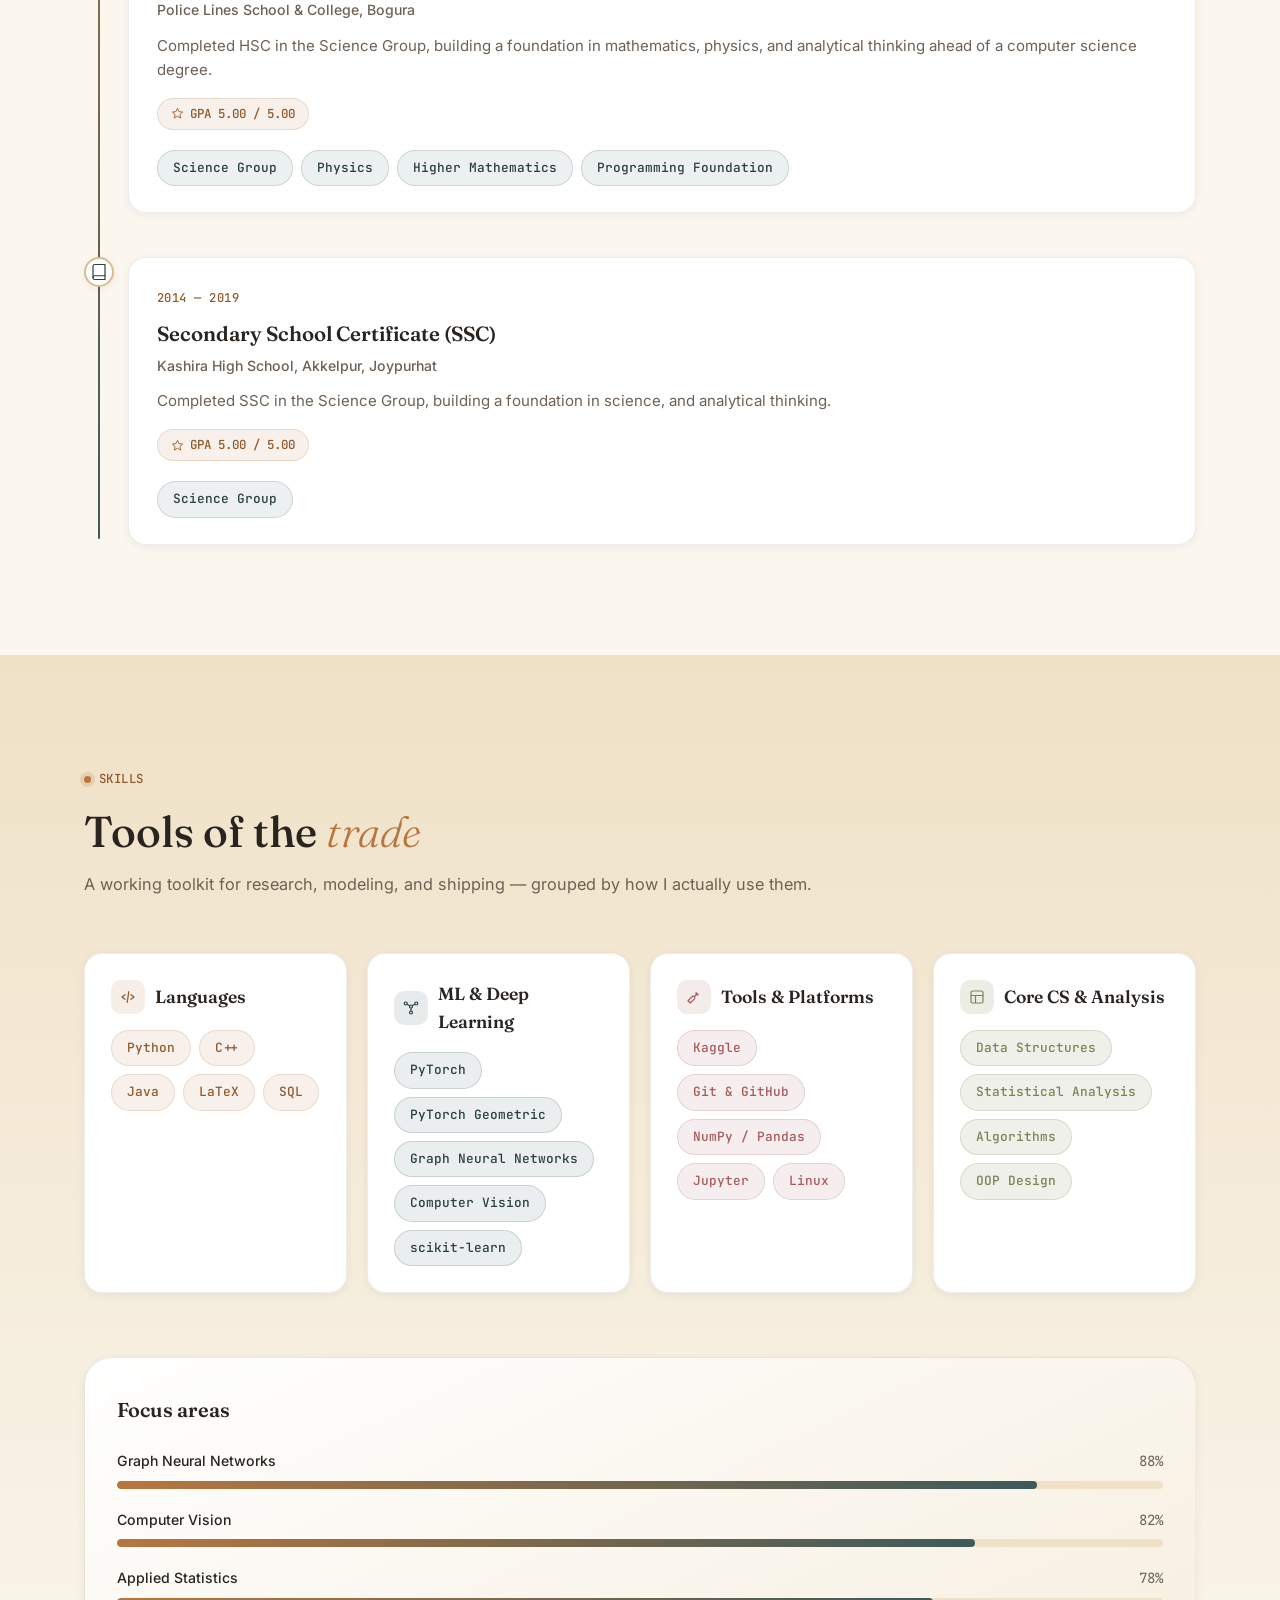
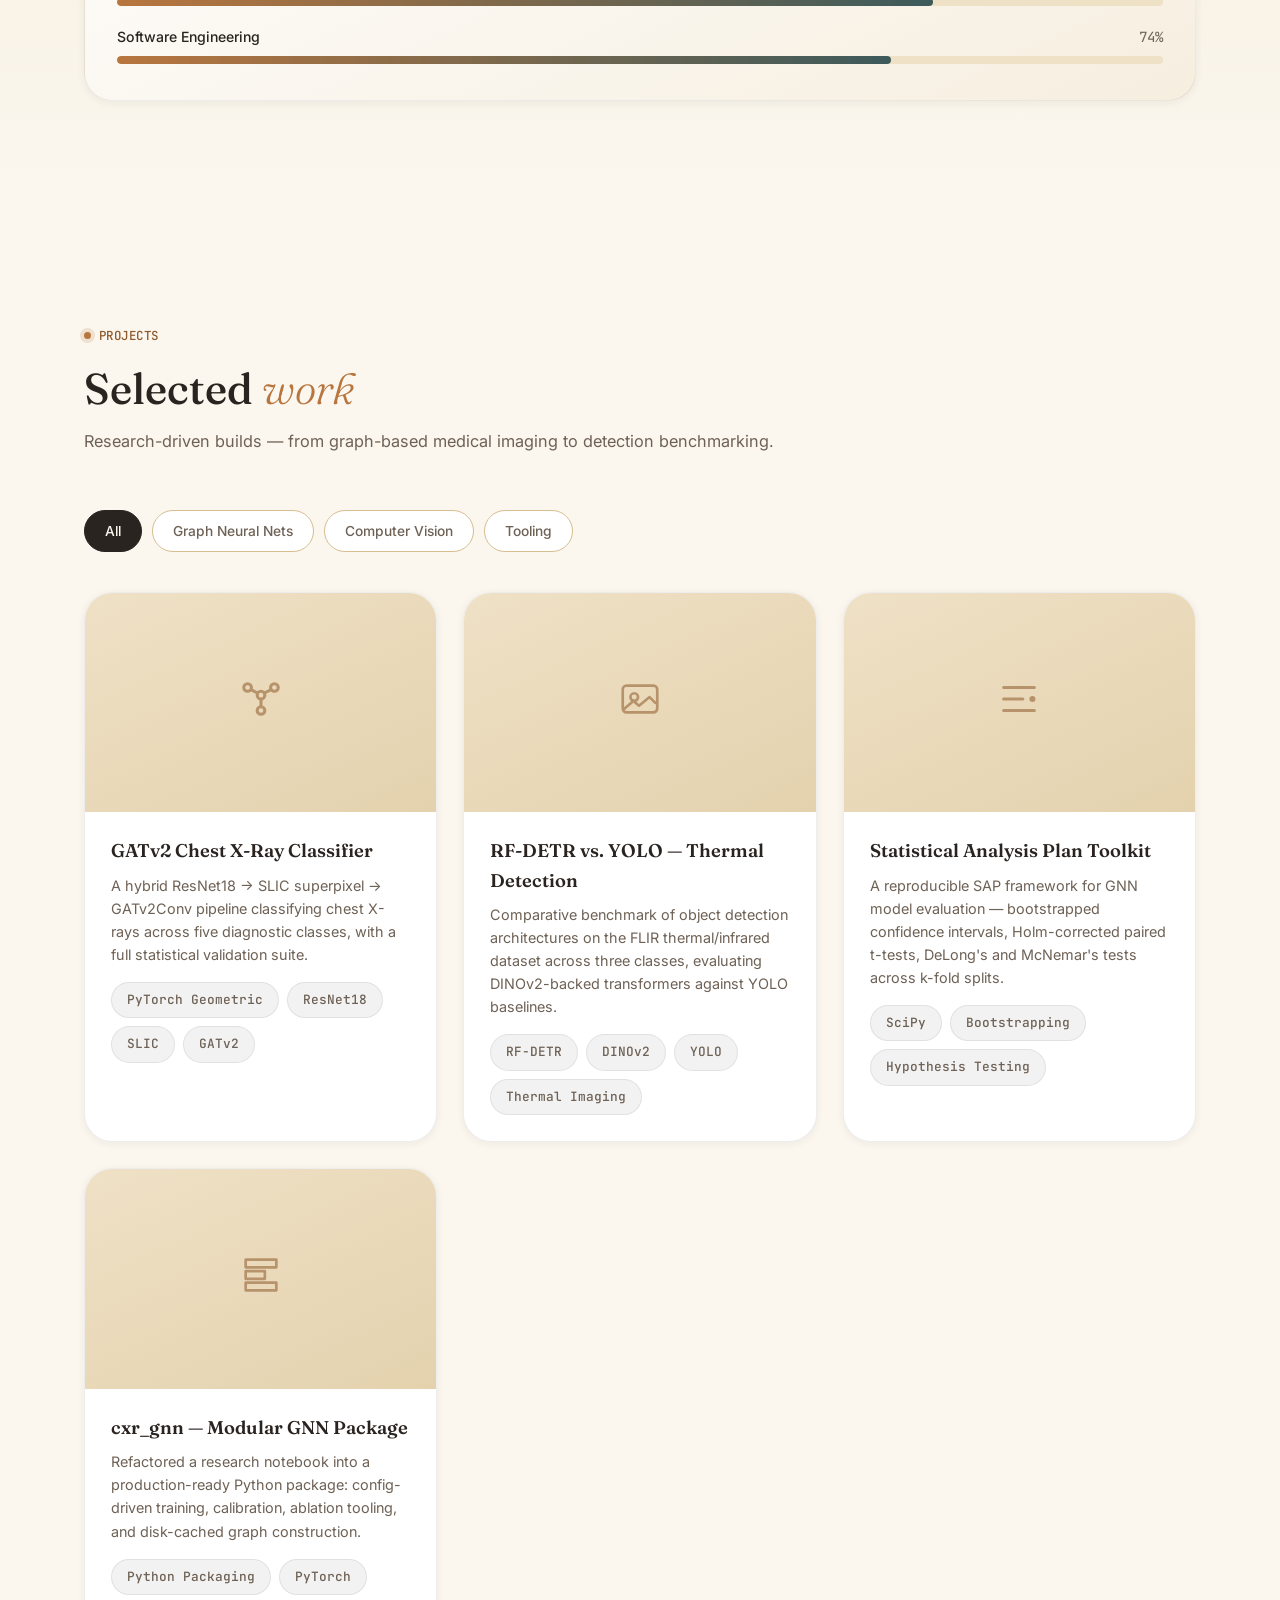
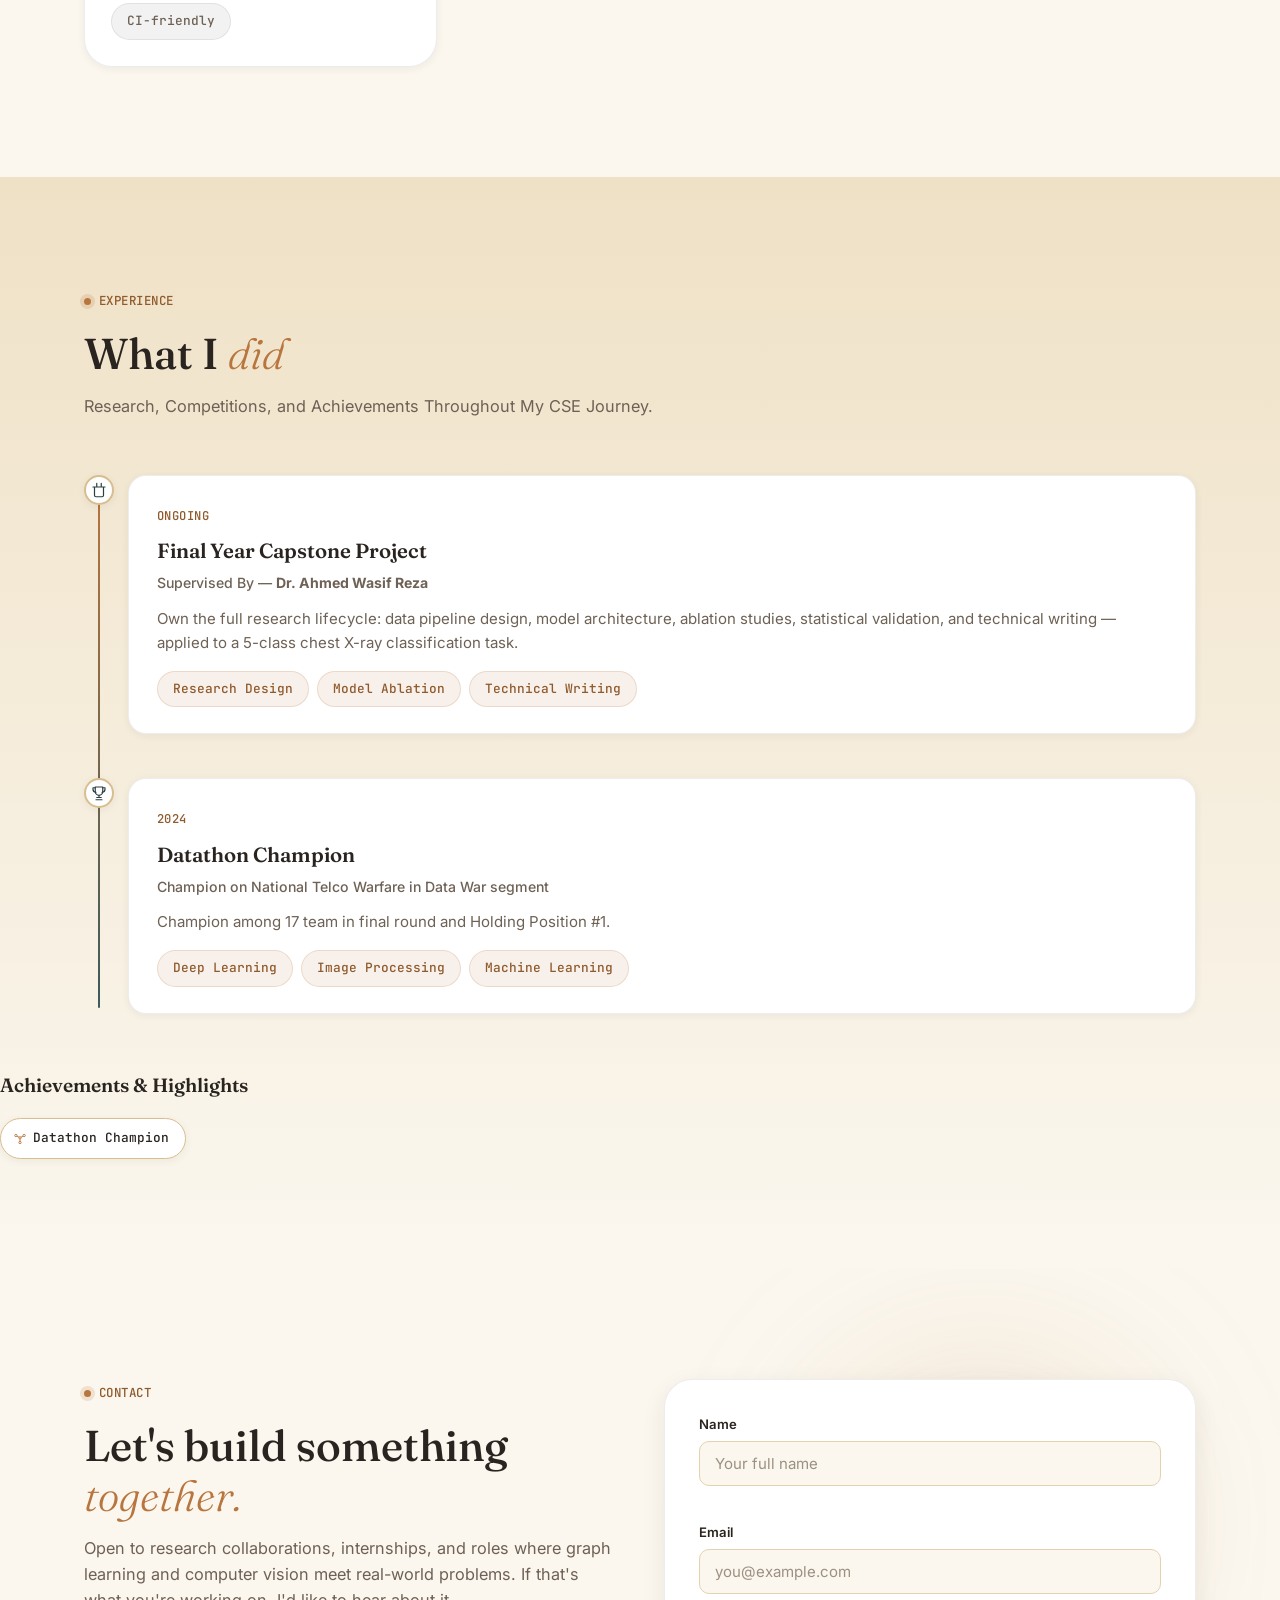
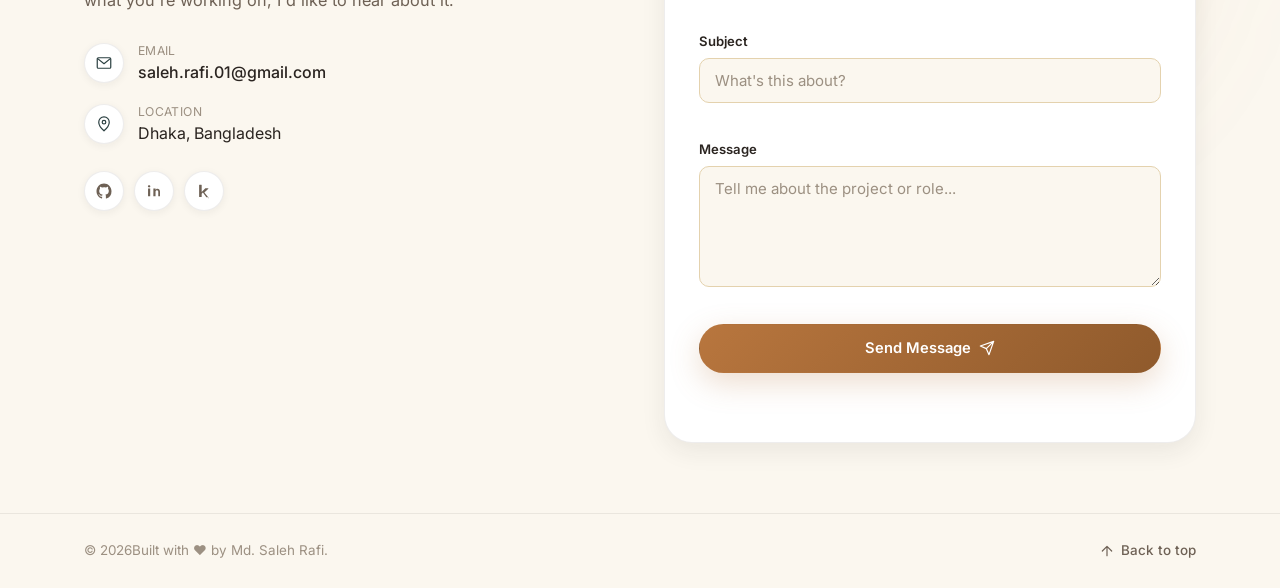
==== commit eefd0115: "formspree endpoint added" ====
--- a/index.html
+++ b/index.html
@@ -921,14 +921,6 @@
           </div>
         </div>
 
-        <!--
-         this form currently just simulates sending (see script.js).
-          To make it work for real, either:
-            1) point it at a form backend like Formspree/EmailJS and swap the
-               JS submit handler for a fetch() call, or
-            2) add `action="https://formspree.io/f/yourFormId" method="POST"`
-               here and remove the preventDefault() in script.js.
-        -->
         <form class="contact-form" id="contactForm" data-reveal data-reveal-delay="1" novalidate>
           <div class="form-row">
             <label for="name">Name</label>
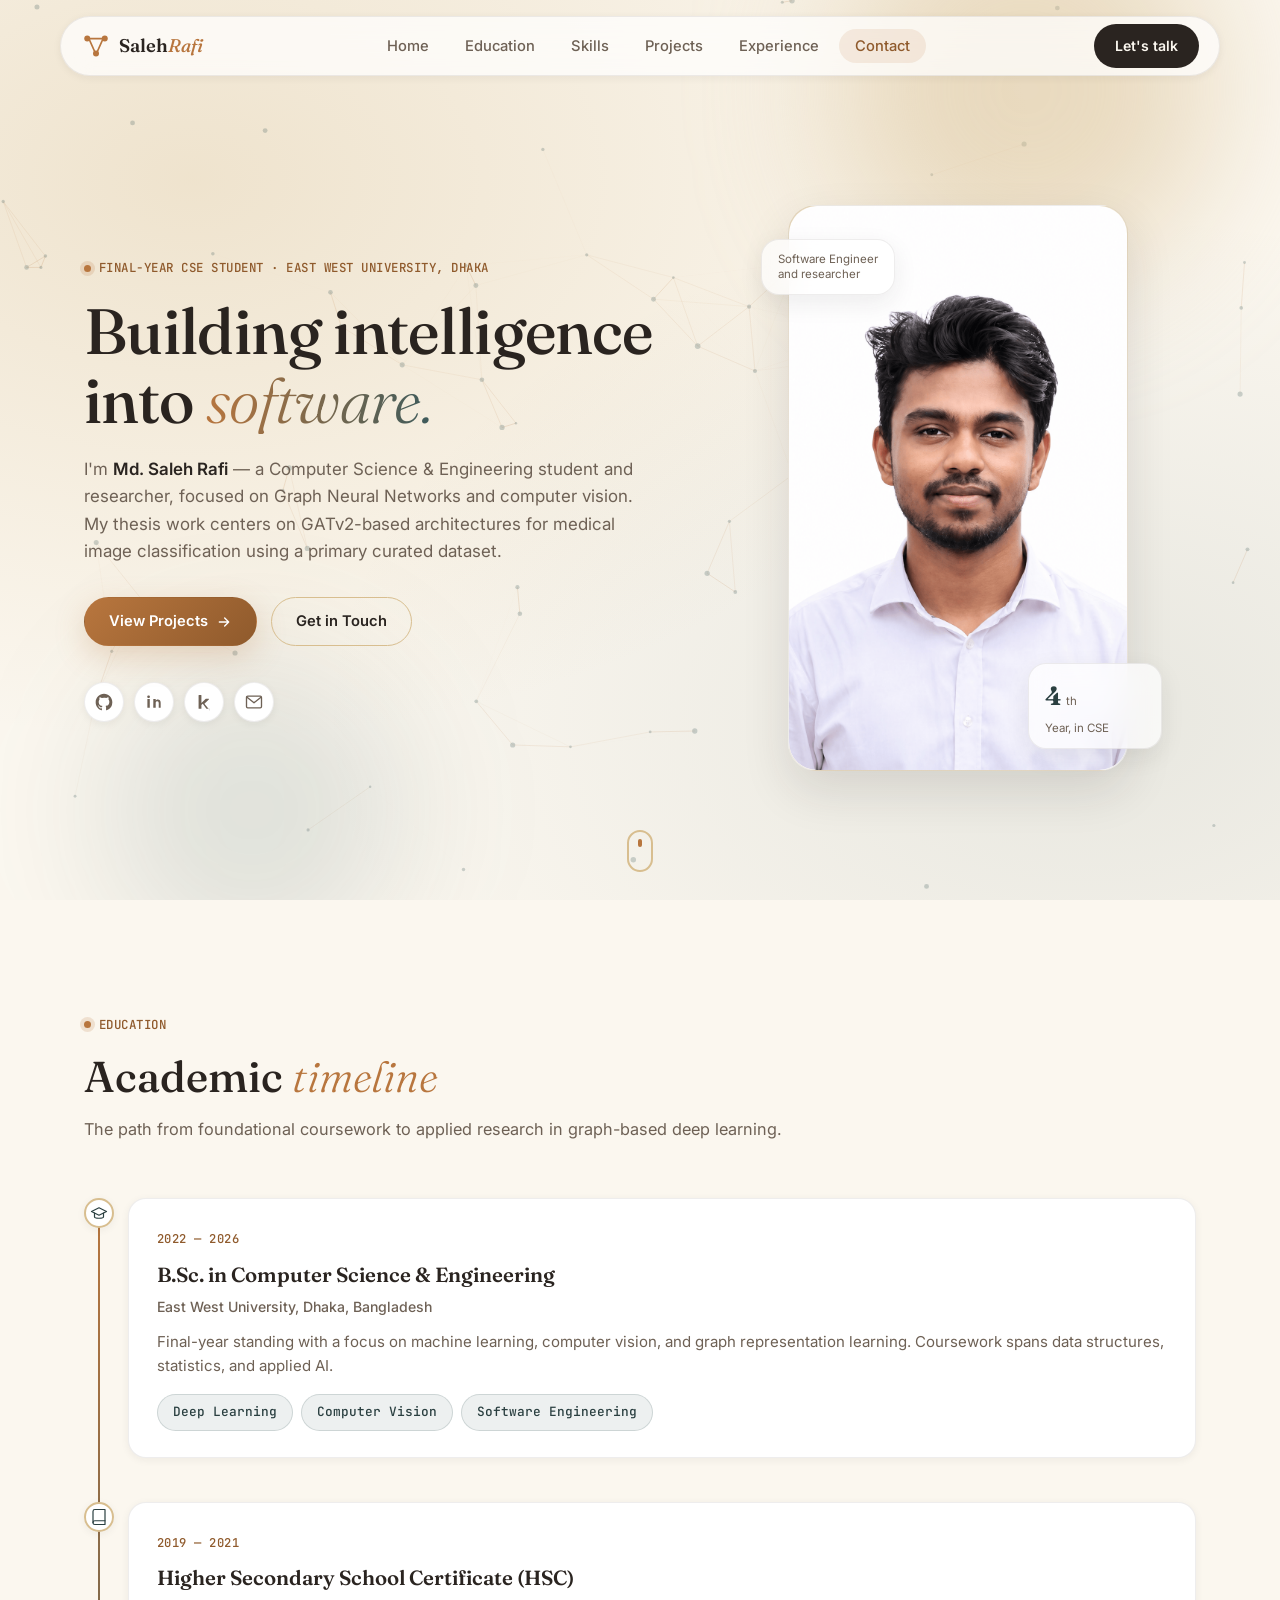
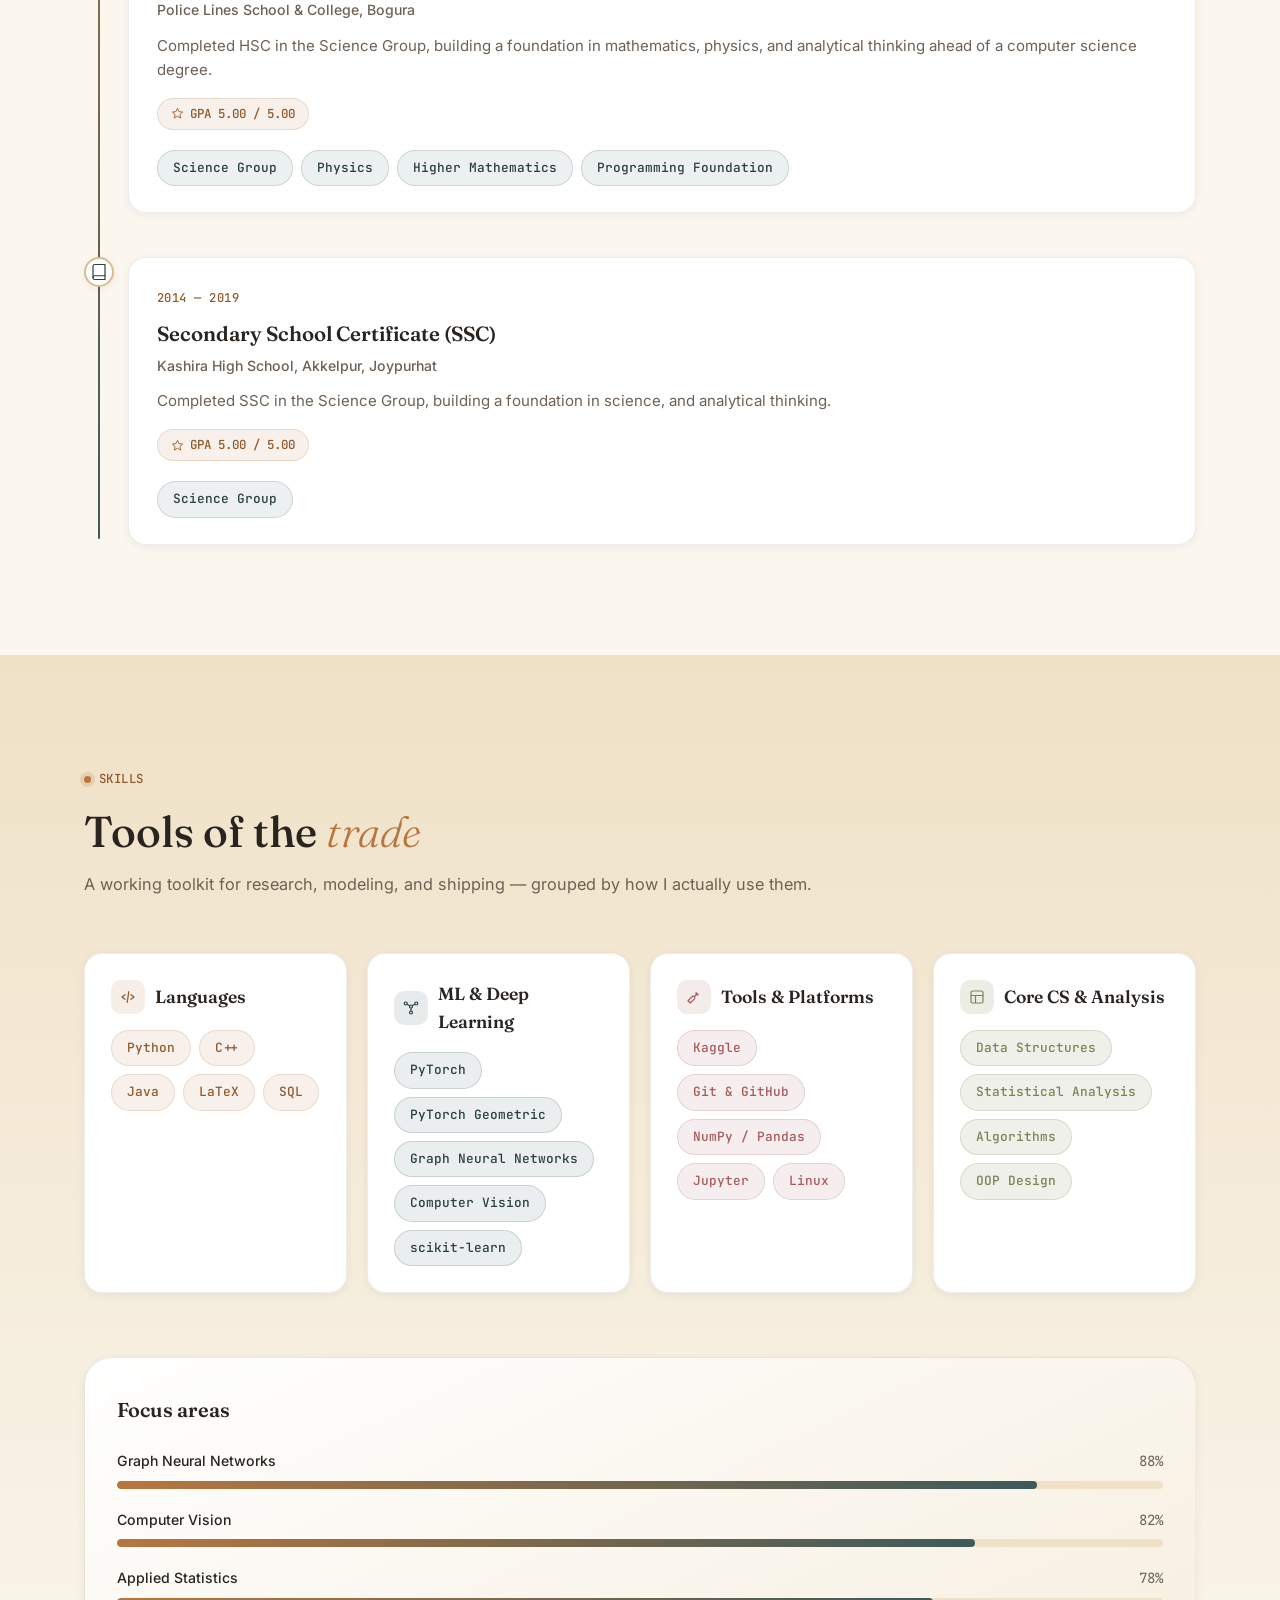
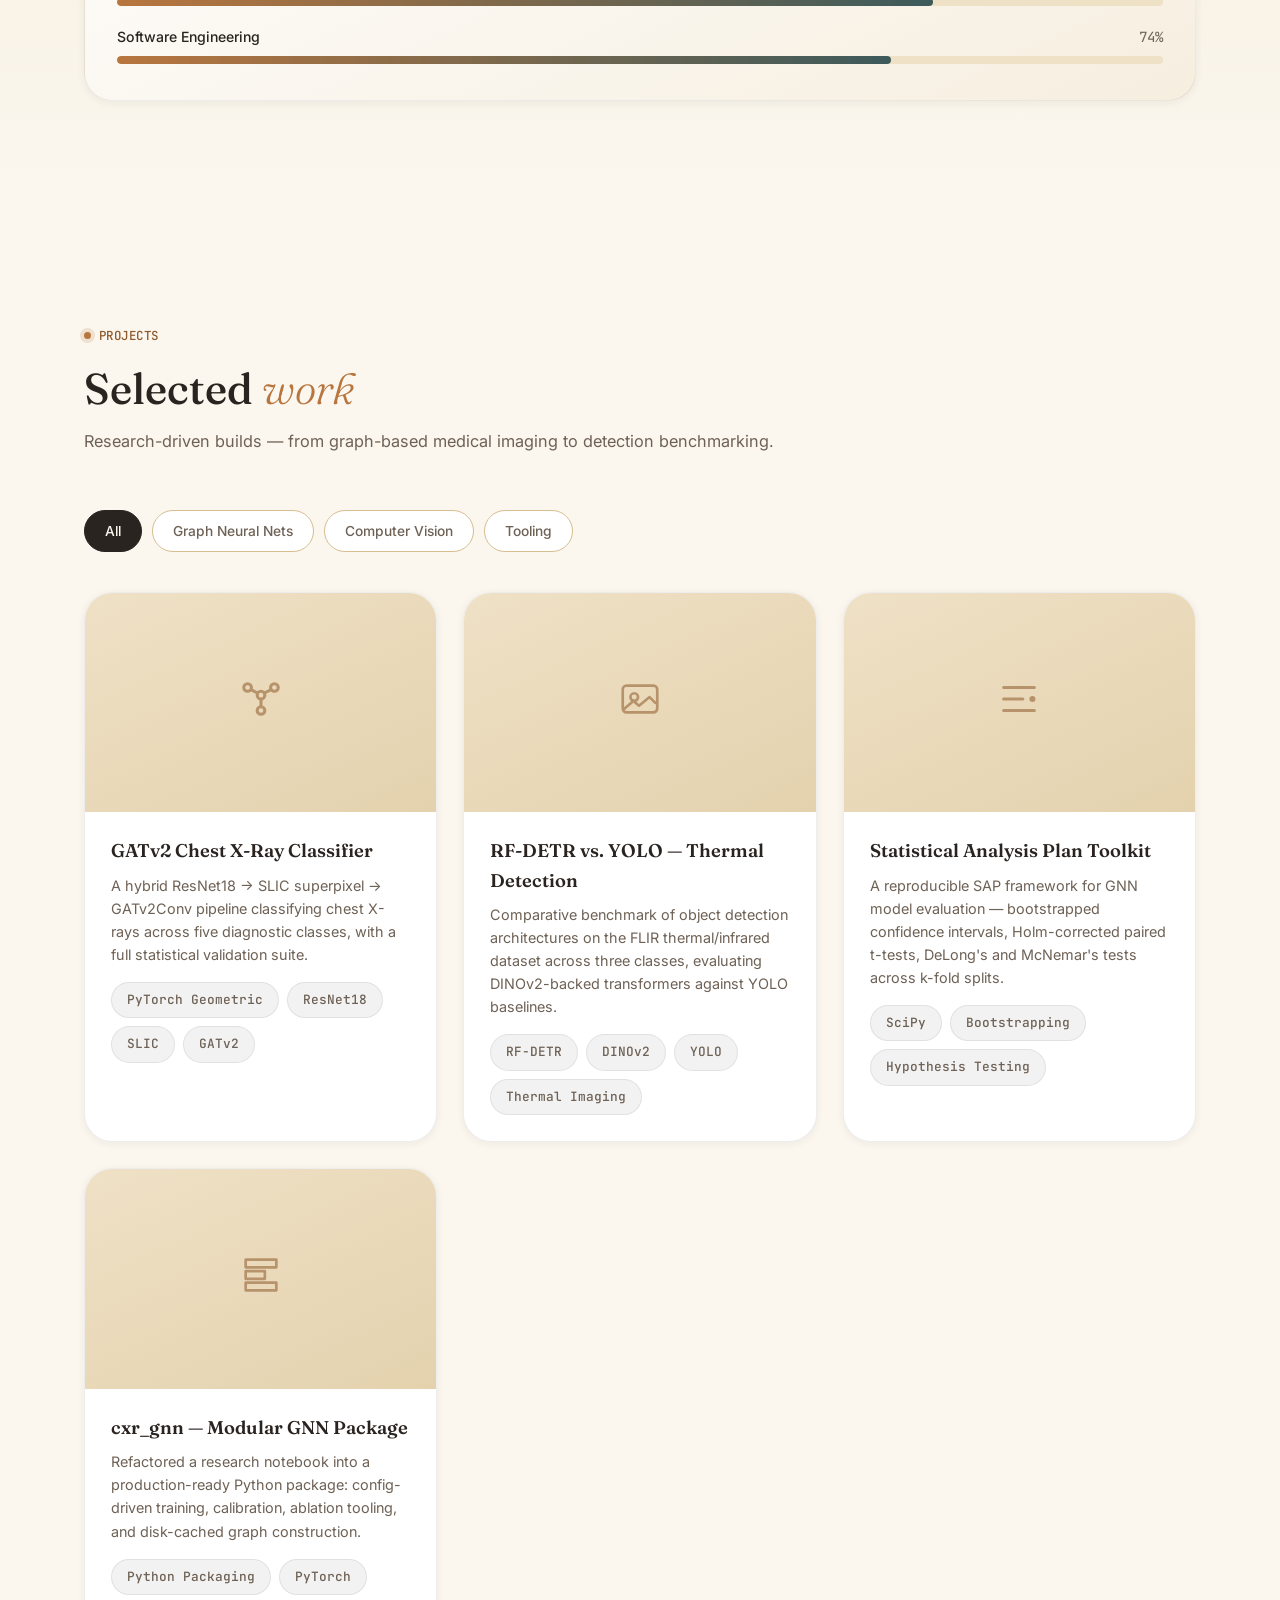
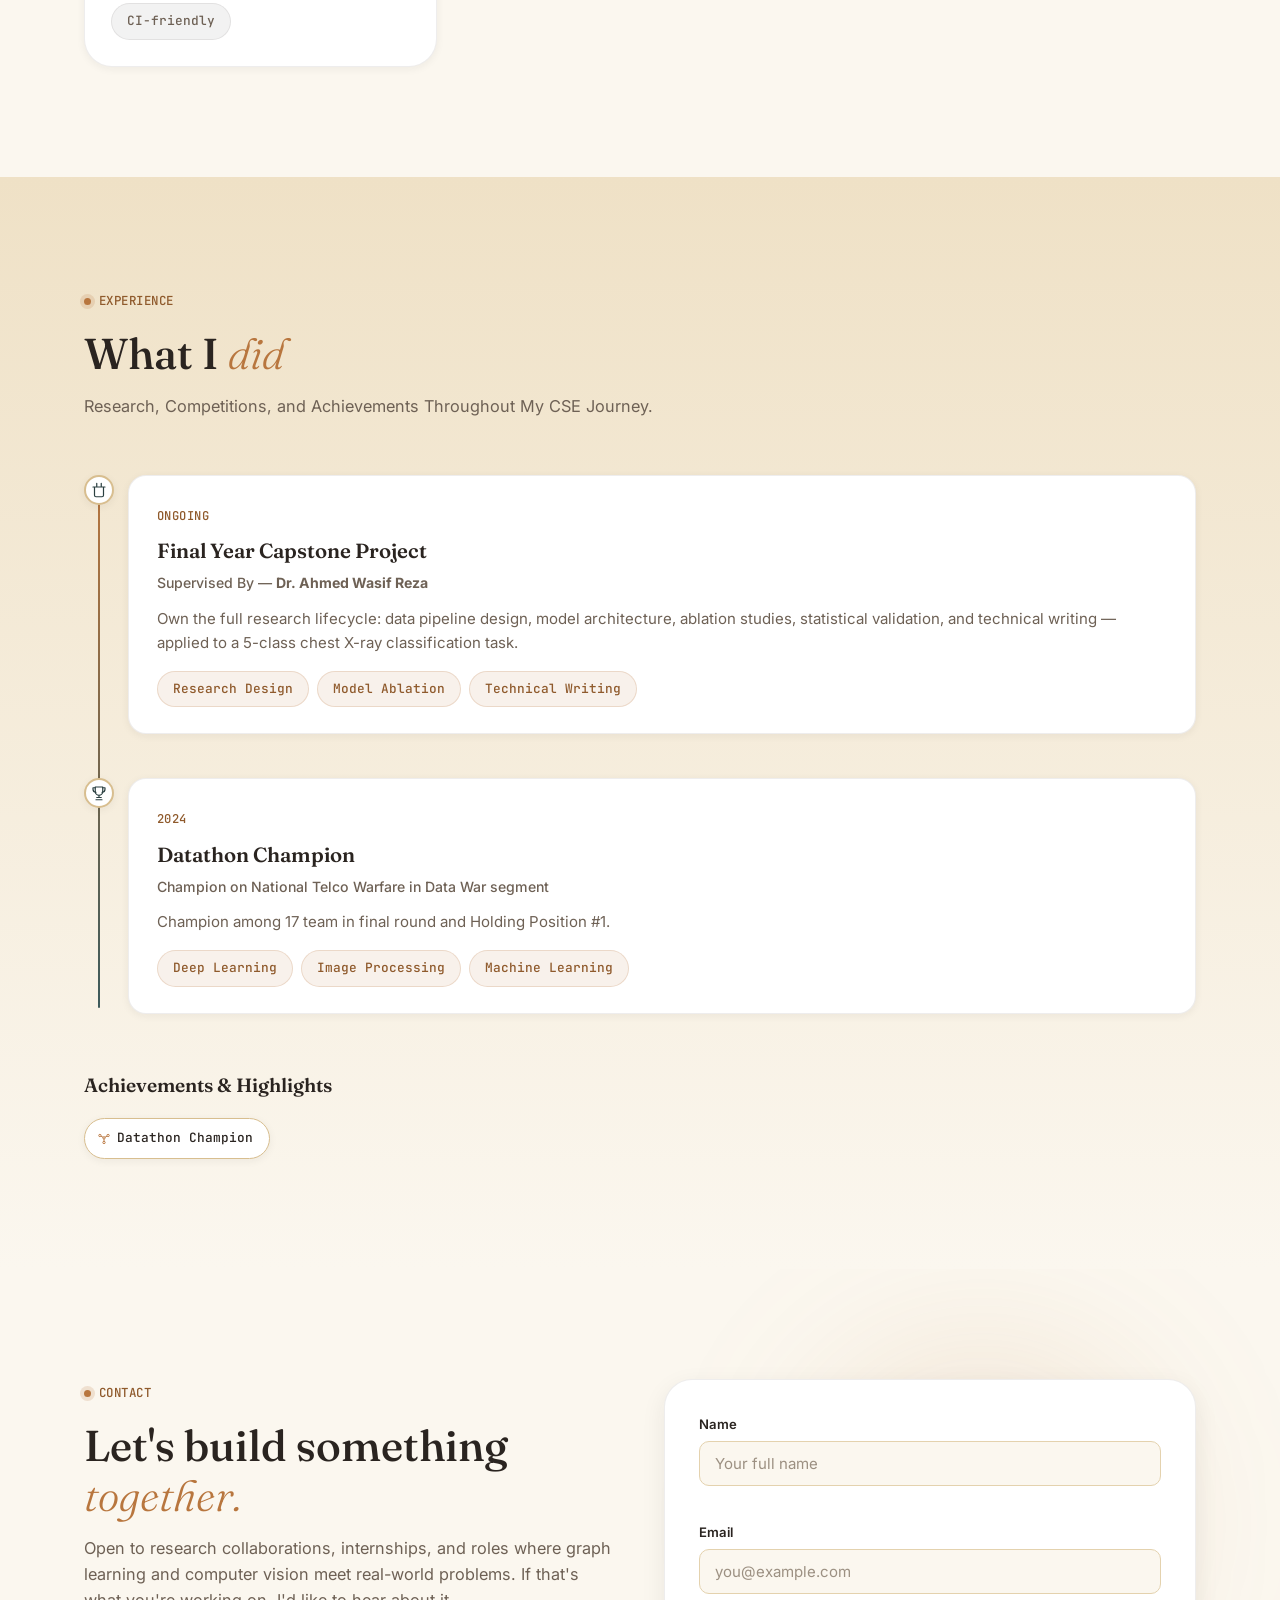
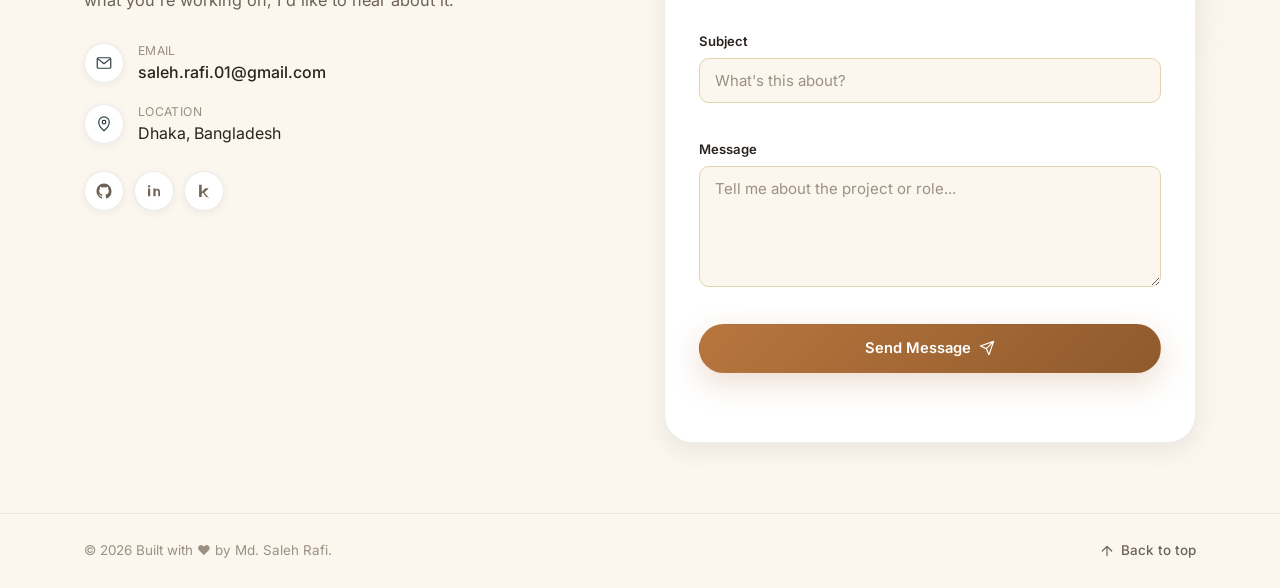
==== commit 18120cba: "UI bug fixed" ====
--- a/index.html
+++ b/index.html
@@ -813,48 +813,27 @@
             </div>
           </div>
         </div>
-      </div>
-      <!-- <div class="timeline__item" data-reveal data-reveal-delay="2">
-            <div class="timeline__node timeline__node--current">
-              <svg width="18" height="18">
-                <use href="#icon-clock"></use>
-              </svg>
-            </div>
-
-
-
-            <div class="timeline__card timeline__card--current">
-              <span class="timeline__date">Continuous</span>
-              <h3 class="timeline__title">Kaggle Notebook Development</h3>
-              <p class="timeline__org">CSE 445 &amp; Independent Study</p>
-              <p class="timeline__desc">Builds reproducible Kaggle notebooks benchmarking detection and classification
-                models, with disciplined attention to caching, memory limits, and evaluation rigor.</p>
-              <div class="pill-row">
-                <span class="pill pill--exp">Reproducibility</span>
-                <span class="pill pill--exp">Benchmarking</span>
-              </div>
-            </div>
-         -->
-      <!-- ==================Achievement Highlights========================== -->
-      <div class="cert-block" data-reveal>
-        <h3 class="cert-block__title">Achievements &amp; Highlights</h3>
-        <div class="pill-row pill-row--wrap">
-
-          <!-- <span class="pill pill--achieve">
+
+        <!-- ==================Achievement Highlights========================== -->
+        <div class="cert-block" data-reveal>
+          <h3 class="cert-block__title">Achievements &amp; Highlights</h3>
+          <div class="pill-row pill-row--wrap">
+
+            <!-- <span class="pill pill--achieve">
             <svg width="14" height="14">
               <use href="#icon-cap"></use>
             </svg>
             Final-Year Research 
-          </span> -->
-
-          <span class="pill pill--achieve">
-            <svg width="14" height="14">
-              <use href="#icon-network-nodes"></use>
-            </svg>
-            Datathon Champion
-          </span>
-
-
+             </span> -->
+
+            <span class="pill pill--achieve">
+              <svg width="14" height="14">
+                <use href="#icon-network-nodes"></use>
+              </svg>
+              Datathon Champion
+            </span>
+
+          </div>
         </div>
       </div>
       </div>
@@ -966,7 +945,7 @@
   <footer class="footer">
     <div class="container footer__grid">
       <!-- your name -->
-      <p>&copy; <span id="year"></span>Built with ❤️ by Md. Saleh Rafi.</p>
+      <p>&copy; <span id="year"></span> Built with ❤️ by Md. Saleh Rafi.</p>
       <a href="#home" class="footer__top" aria-label="Back to top">
         <svg width="16" height="16">
           <use href="#icon-arrow-up"></use>
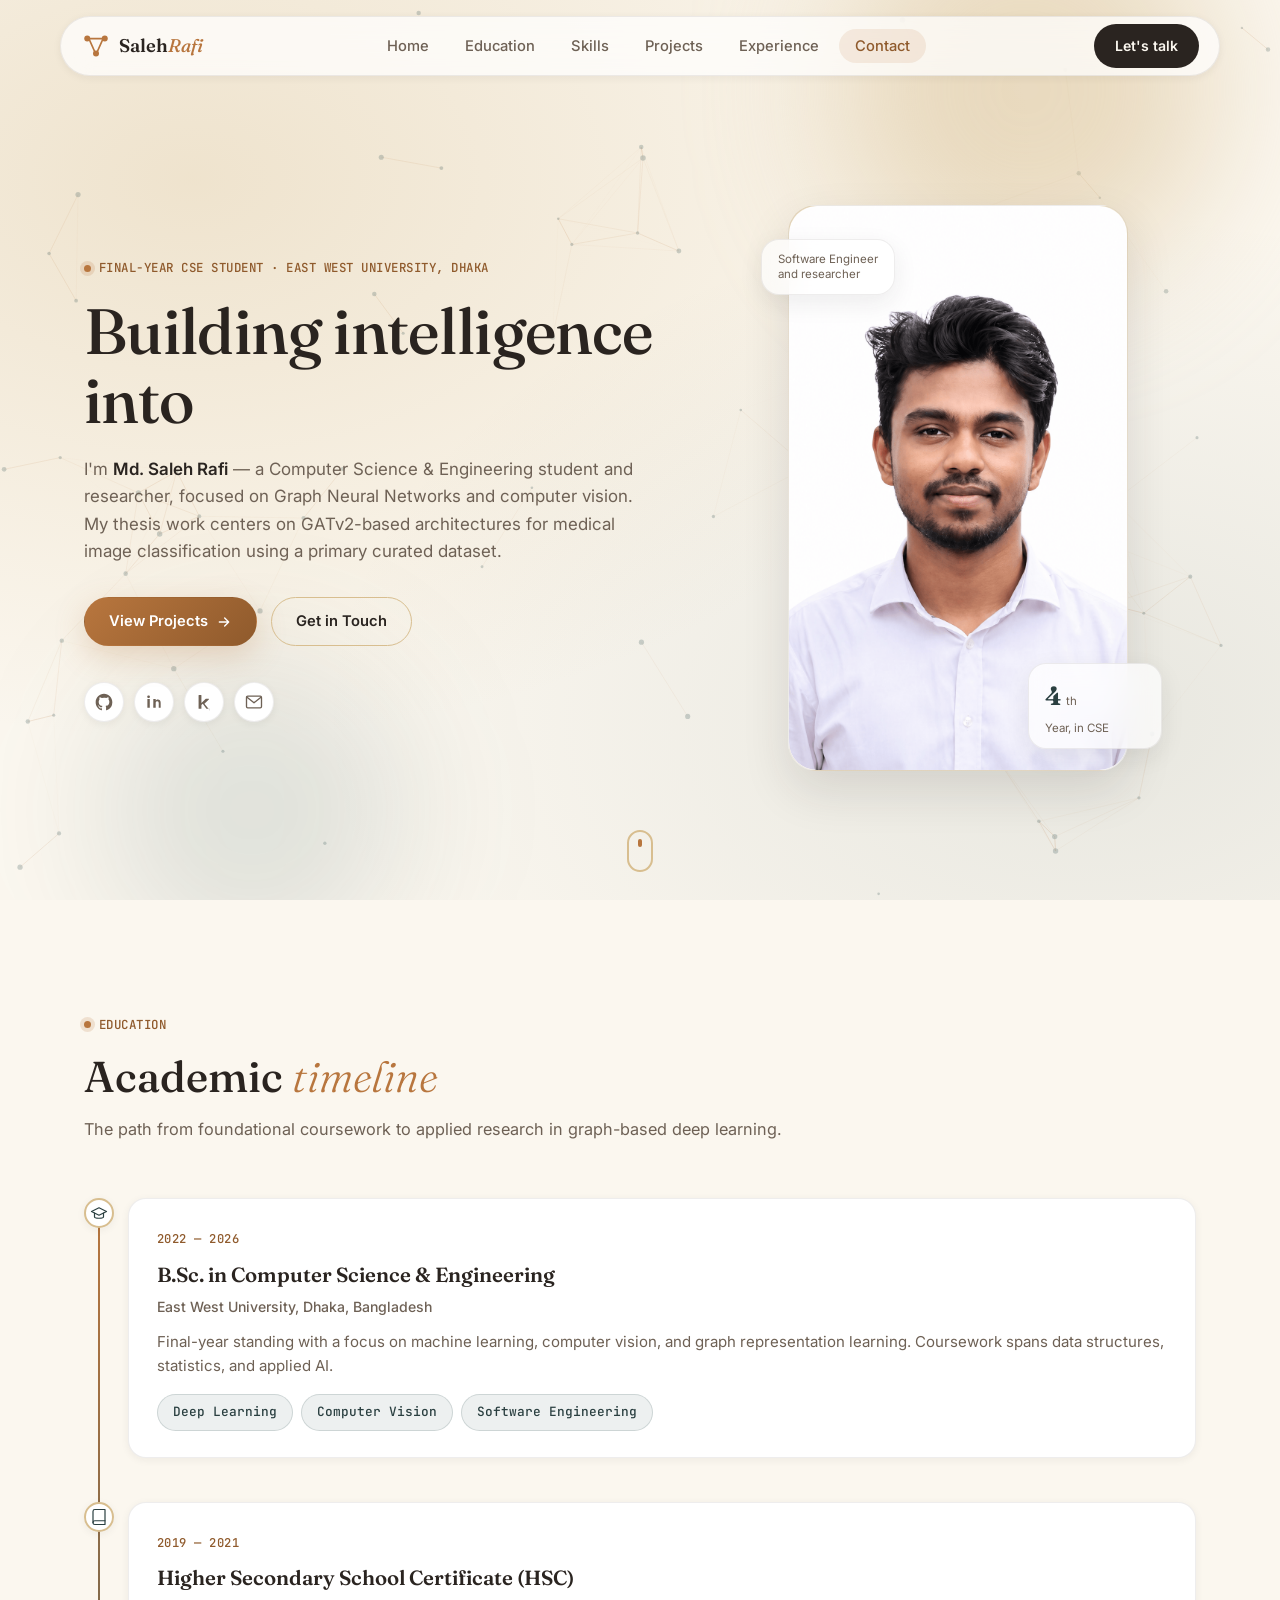
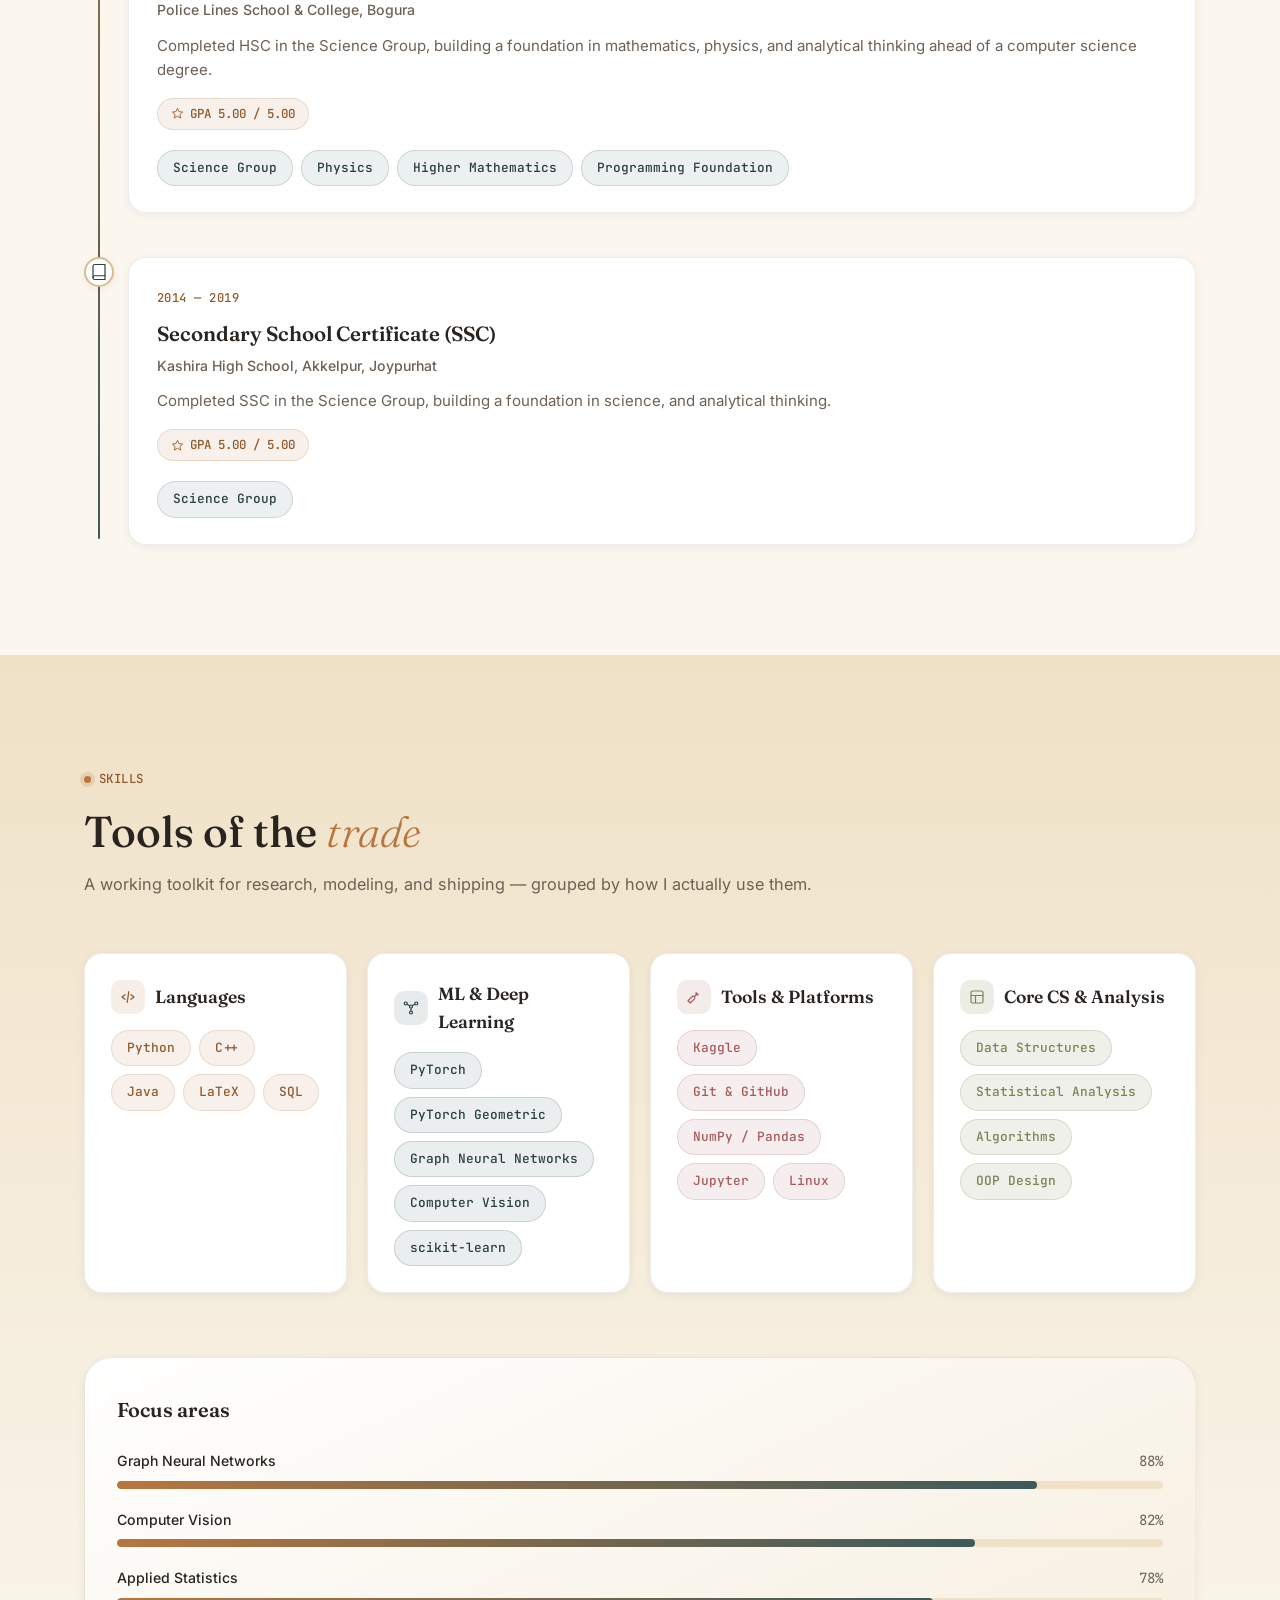
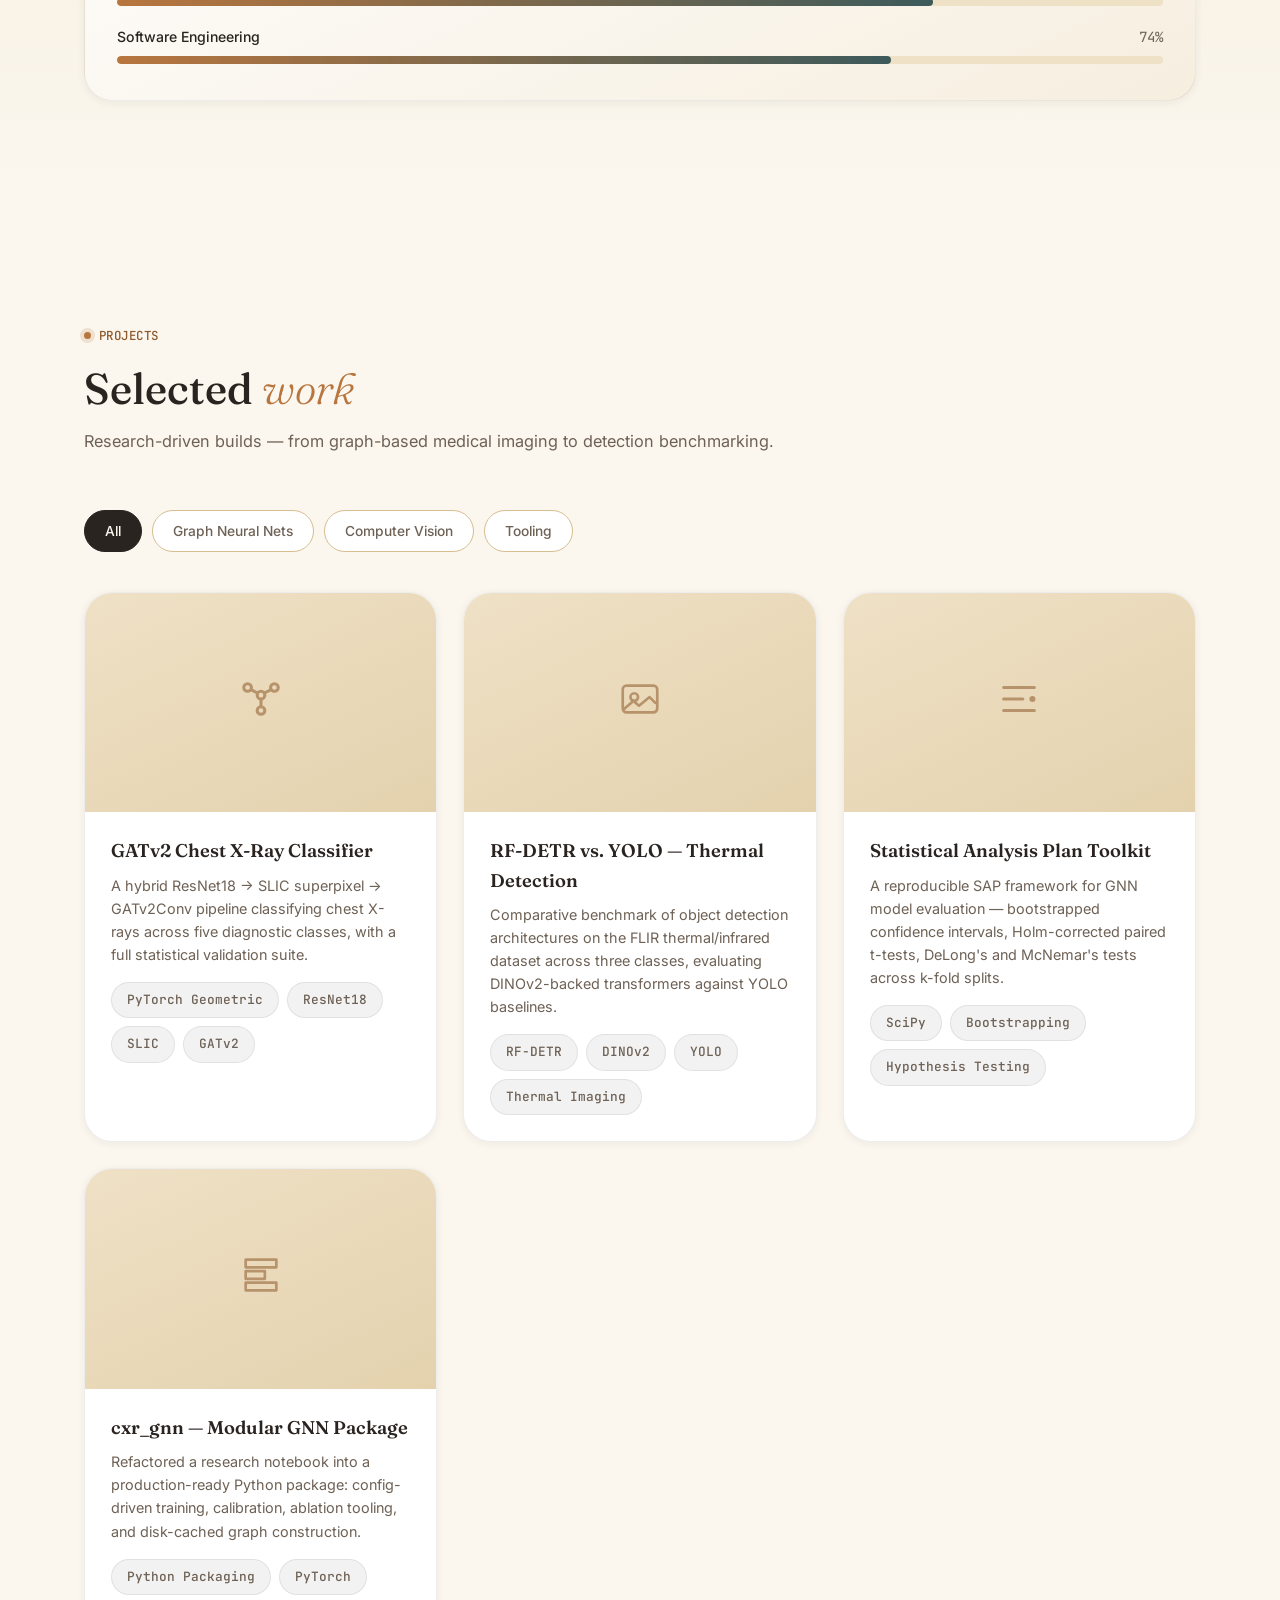
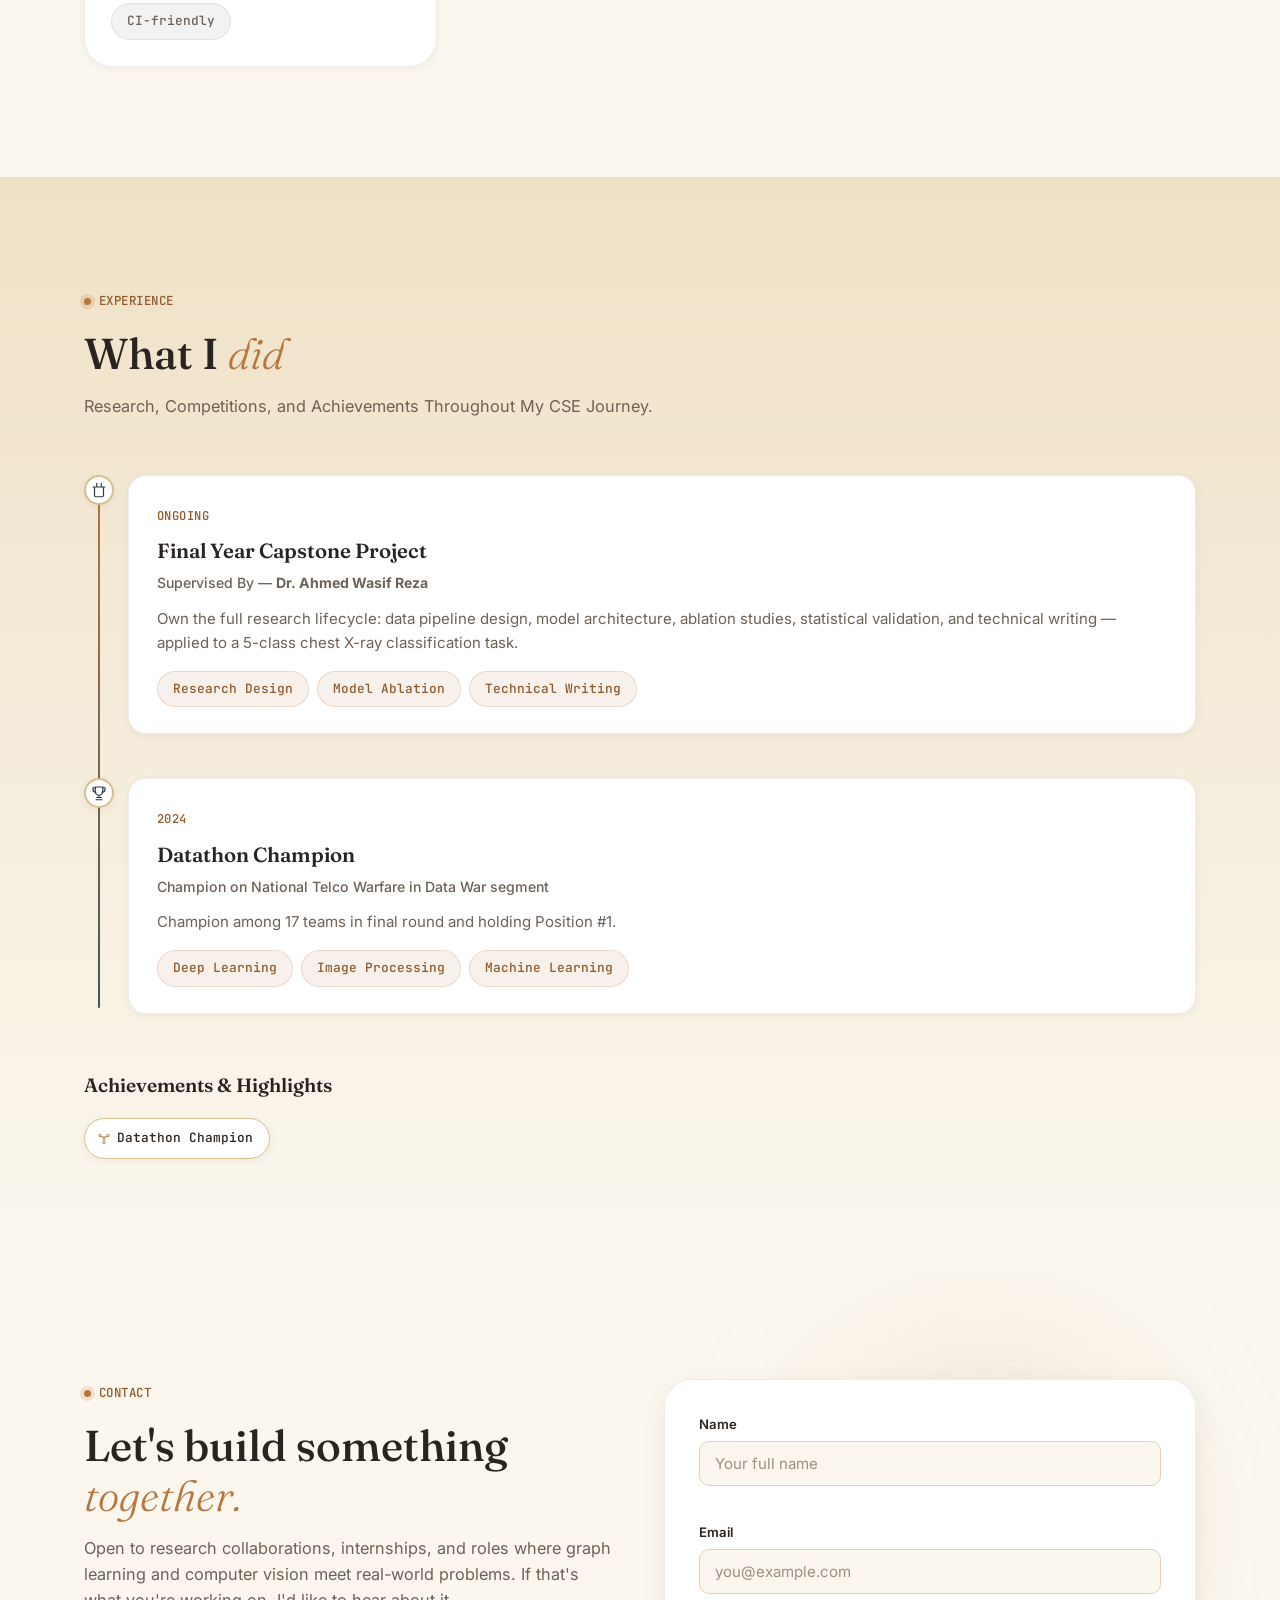
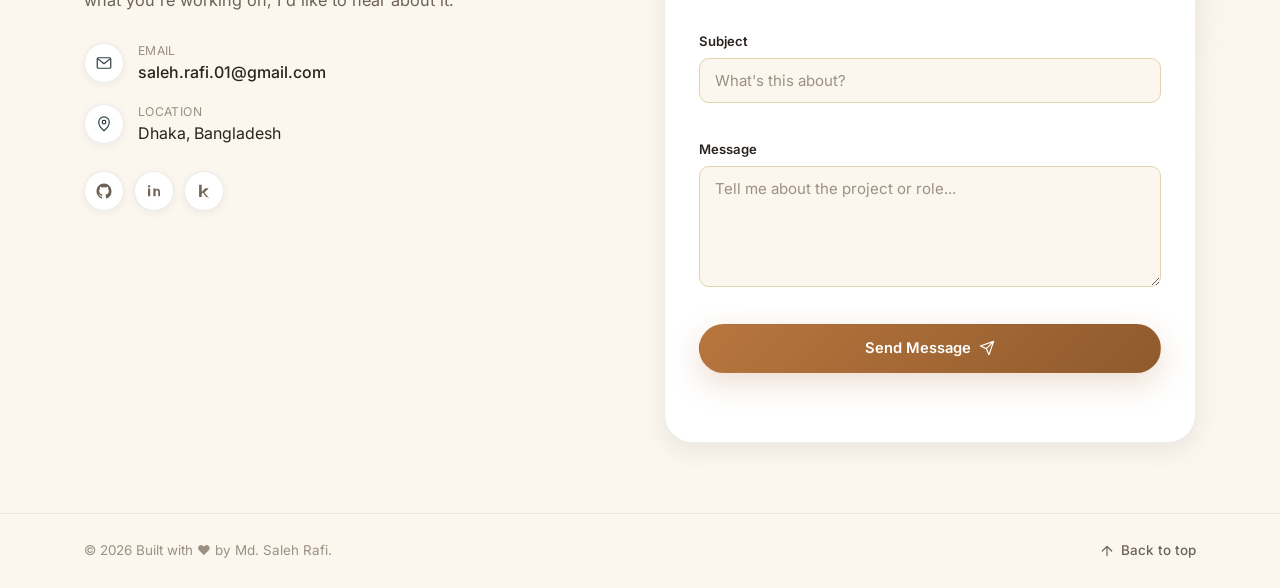
==== commit 537ea1d8: "updated" ====
--- a/index.html
+++ b/index.html
@@ -755,89 +755,104 @@
       </div>
     </section>
 
-    <!-- ===================== EXPERIENCE ===================== -->
-    <!-- same pattern as Education — one .timeline__item per role/entry. -->
-    <section class="section section--alt" id="experience" aria-label="Experience">
-      <div class="container">
-        <div class="section__head" data-reveal>
-          <p class="eyebrow"><span class="eyebrow__dot"></span>Experience</p>
-          <h2 class="section__title">What I <em>did</em></h2>
-          <p class="section__sub">Research, Competitions, and Achievements Throughout My CSE Journey.</p>
-        </div>
-
-        <div class="timeline">
-          <div class="timeline__line" aria-hidden="true">
-            <span class="timeline__line-fill" id="expLineFill">
-            </span>
-          </div>
-
-          <div class="timeline__item" data-reveal>
-            <div class="timeline__node">
-              <svg width="18" height="18">
-                <use href="#icon-briefcase"></use>
-              </svg>
-            </div>
-            <div class="timeline__card">
-              <span class="timeline__date">Ongoing</span>
-              <h3 class="timeline__title">Final Year Capstone Project</h3>
-              <p class="timeline__org">Supervised By — <a
-                  href="https://fse.ewubd.edu/computer-science-engineering/faculty-view/wasif"><b>Dr. Ahmed Wasif
-                    Reza</b></a> </p>
-              <p class="timeline__desc">Own the full research lifecycle: data pipeline design, model architecture,
-                ablation studies, statistical validation, and technical writing — applied to a 5-class chest X-ray
-                classification task.</p>
-              <div class="pill-row">
-                <span class="pill pill--exp">Research Design</span>
-                <span class="pill pill--exp">Model Ablation</span>
-                <span class="pill pill--exp">Technical Writing</span>
-              </div>
-            </div>
-          </div>
-
-          <div class="timeline__item" data-reveal data-reveal-delay="1">
-            <div class="timeline__node">
-              <svg width="18" height="18">
-                <use href="#icon-laurel"></use>
-              </svg>
-            </div>
-            <div class="timeline__card">
-              <span class="timeline__date">2024</span>
-              <h3 class="timeline__title">Datathon Champion</h3>
-              <p class="timeline__org">Champion on National Telco Warfare in Data War segment</p>
-              <p class="timeline__desc">Champion among 17 team in final round and Holding Position #1.</p>
-              <div class="pill-row">
-                <span class="pill pill--exp">Deep Learning</span>
-                <span class="pill pill--exp">Image Processing</span>
-                <span class="pill pill--exp">Machine Learning</span>
-              </div>
-            </div>
-          </div>
-        </div>
-
-        <!-- ==================Achievement Highlights========================== -->
-        <div class="cert-block" data-reveal>
-          <h3 class="cert-block__title">Achievements &amp; Highlights</h3>
-          <div class="pill-row pill-row--wrap">
-
-            <!-- <span class="pill pill--achieve">
-            <svg width="14" height="14">
-              <use href="#icon-cap"></use>
-            </svg>
-            Final-Year Research 
-             </span> -->
-
-            <span class="pill pill--achieve">
-              <svg width="14" height="14">
-                <use href="#icon-network-nodes"></use>
-              </svg>
-              Datathon Champion
-            </span>
-
-          </div>
-        </div>
+   <!-- ===================== EXPERIENCE ===================== -->
+<section class="section section--alt" id="experience" aria-label="Experience">
+  <div class="container">
+
+    <div class="section__head" data-reveal>
+      <p class="eyebrow">
+        <span class="eyebrow__dot"></span>Experience
+      </p>
+
+      <h2 class="section__title">
+        What I <em>did</em>
+      </h2>
+
+      <p class="section__sub">
+        Research, Competitions, and Achievements Throughout My CSE Journey.
+      </p>
+    </div>
+
+
+    <div class="timeline">
+
+      <div class="timeline__line" aria-hidden="true">
+        <span class="timeline__line-fill" id="expLineFill"></span>
       </div>
+
+
+      <!-- Capstone Project -->
+      <div class="timeline__item" data-reveal>
+        <div class="timeline__node">
+          <svg width="18" height="18">
+            <use href="#icon-briefcase"></use>
+          </svg>
+        </div>
+        <div class="timeline__card">
+          <span class="timeline__date">
+            Ongoing
+          </span>
+          <h3 class="timeline__title">
+            Final Year Capstone Project
+          </h3>
+          <p class="timeline__org">
+            Supervised By —
+            <a href="https://fse.ewubd.edu/computer-science-engineering/faculty-view/wasif">
+              <b>Dr. Ahmed Wasif Reza</b>
+            </a>
+          </p>
+
+          <p class="timeline__desc">
+            Own the full research lifecycle: data pipeline design,
+            model architecture, ablation studies, statistical validation,
+            and technical writing — applied to a 5-class chest X-ray
+            classification task.</p>
+
+          <div class="pill-row">
+            <span class="pill pill--exp">Research Design</span>
+            <span class="pill pill--exp">Model Ablation</span>
+            <span class="pill pill--exp">Technical Writing</span>
+         </div>
+        </div>
       </div>
-    </section>
+
+      <!-- Datathon -->
+      <div class="timeline__item" data-reveal data-reveal-delay="1">
+
+        <div class="timeline__node">
+          <svg width="18" height="18">
+            <use href="#icon-laurel"></use>
+          </svg>
+        </div>
+
+        <div class="timeline__card">
+          <span class="timeline__date">2024</span>
+          <h3 class="timeline__title">Datathon Champion</h3>
+          <p class="timeline__org">Champion on National Telco Warfare in Data War segment</p>
+          <p class="timeline__desc">Champion among 17 teams in final round and holding Position #1.</p>
+          <div class="pill-row">
+            <span class="pill pill--exp">Deep Learning</span>
+            <span class="pill pill--exp">Image Processing</span>
+            <span class="pill pill--exp">Machine Learning</span>
+          </div>
+        </div>
+      </div>
+    </div>
+    <!-- End Timeline -->
+
+    <!-- ================== Achievement Highlights ================== -->
+    <div class="cert-block" data-reveal>
+      <h3 class="cert-block__title">Achievements &amp; Highlights</h3>
+      <div class="pill-row pill-row--wrap">
+        <span class="pill pill--achieve">
+          <svg width="14" height="14">
+            <use href="#icon-network-nodes"></use>
+          </svg>Datathon Champion</span>
+      </div>
+    </div>
+    <!-- End Achievement Highlights -->
+  </div>
+</section>
 
     <!-- ===================== CONTACT ===================== -->
     <section class="section contact" id="contact" aria-label="Contact">
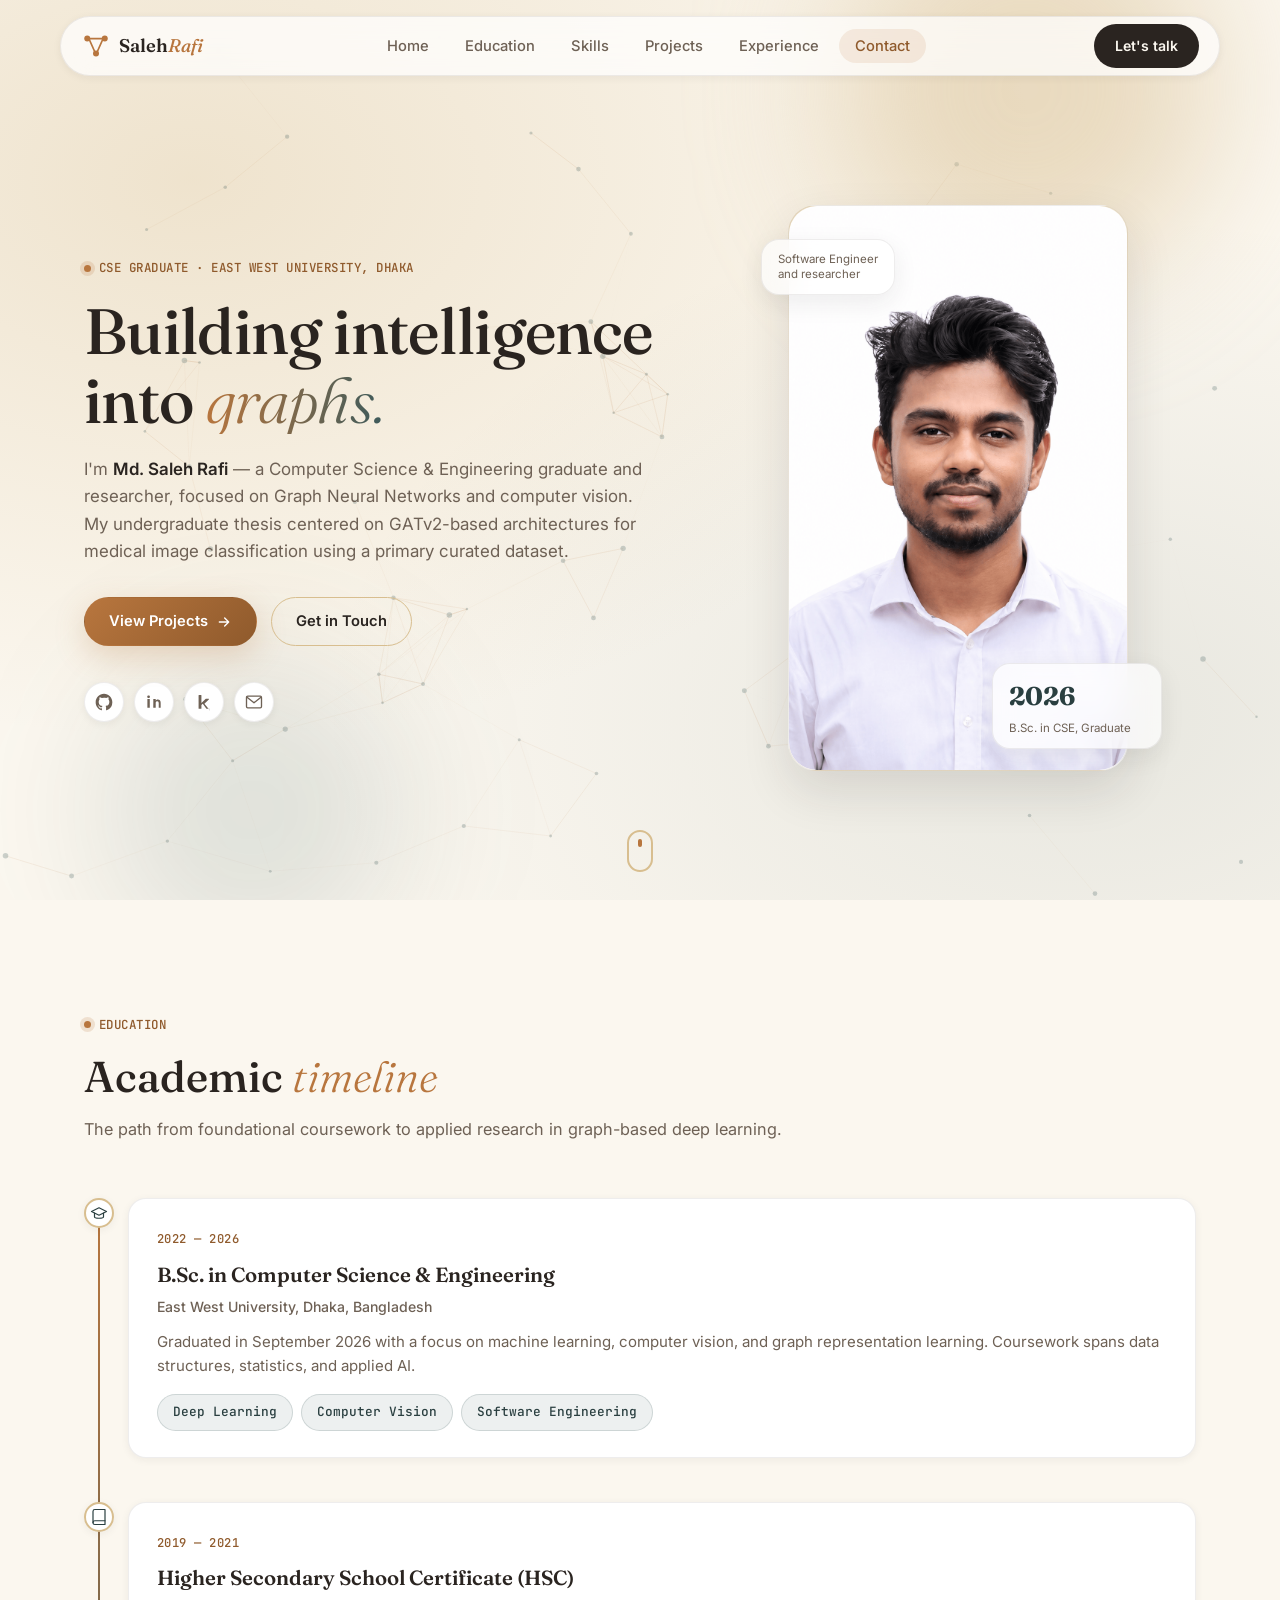
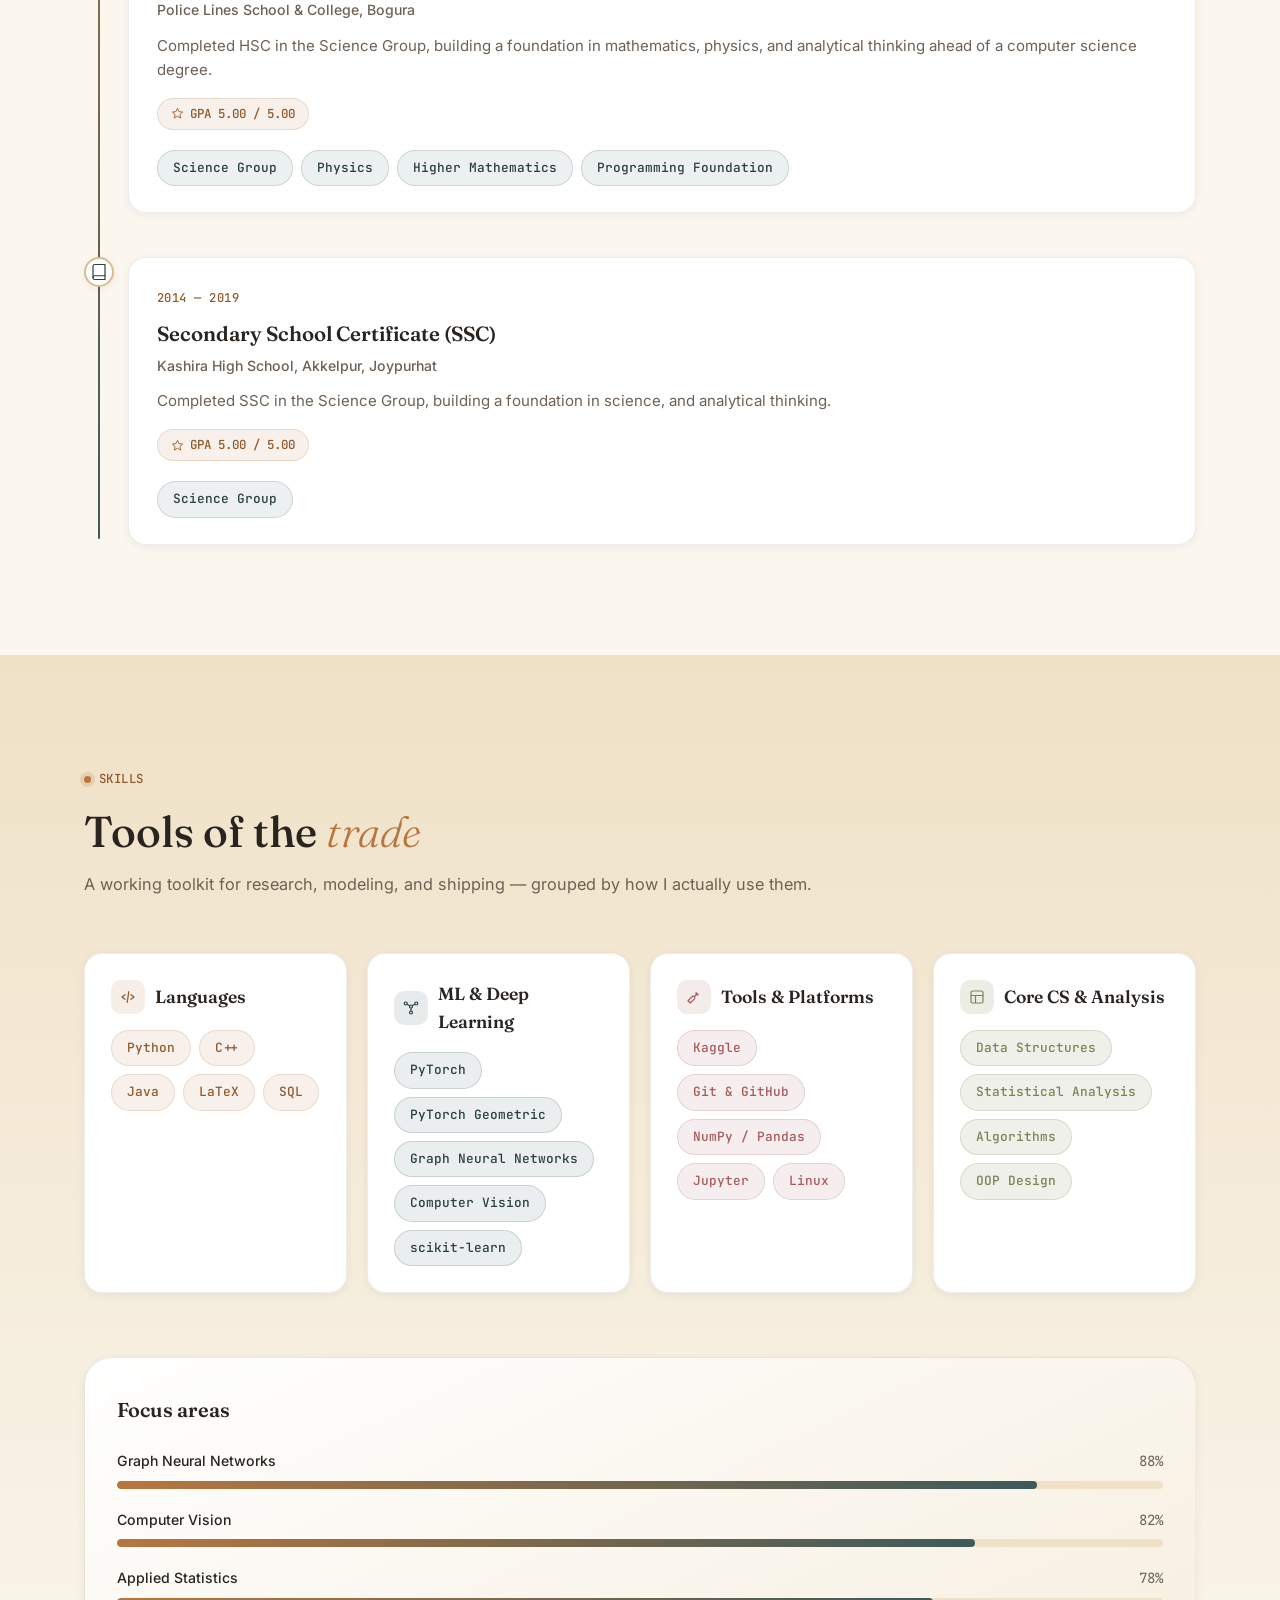
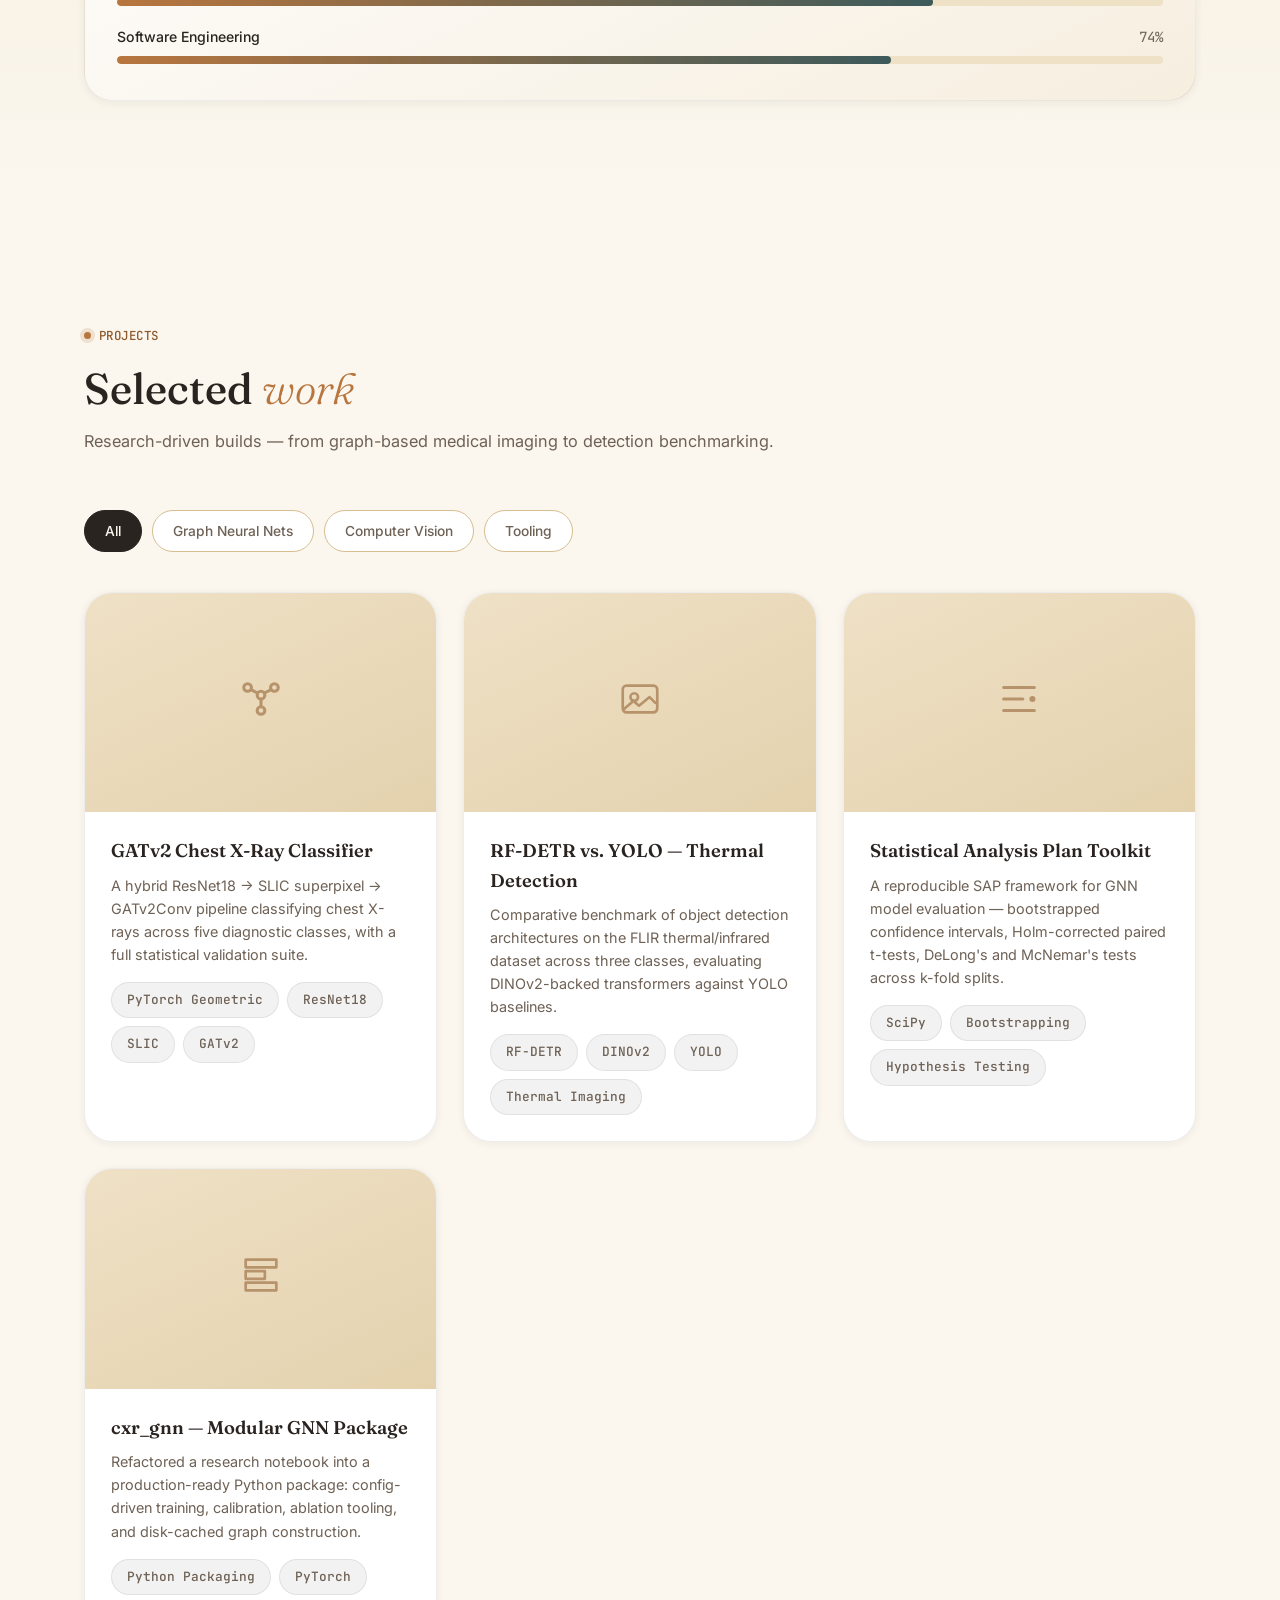
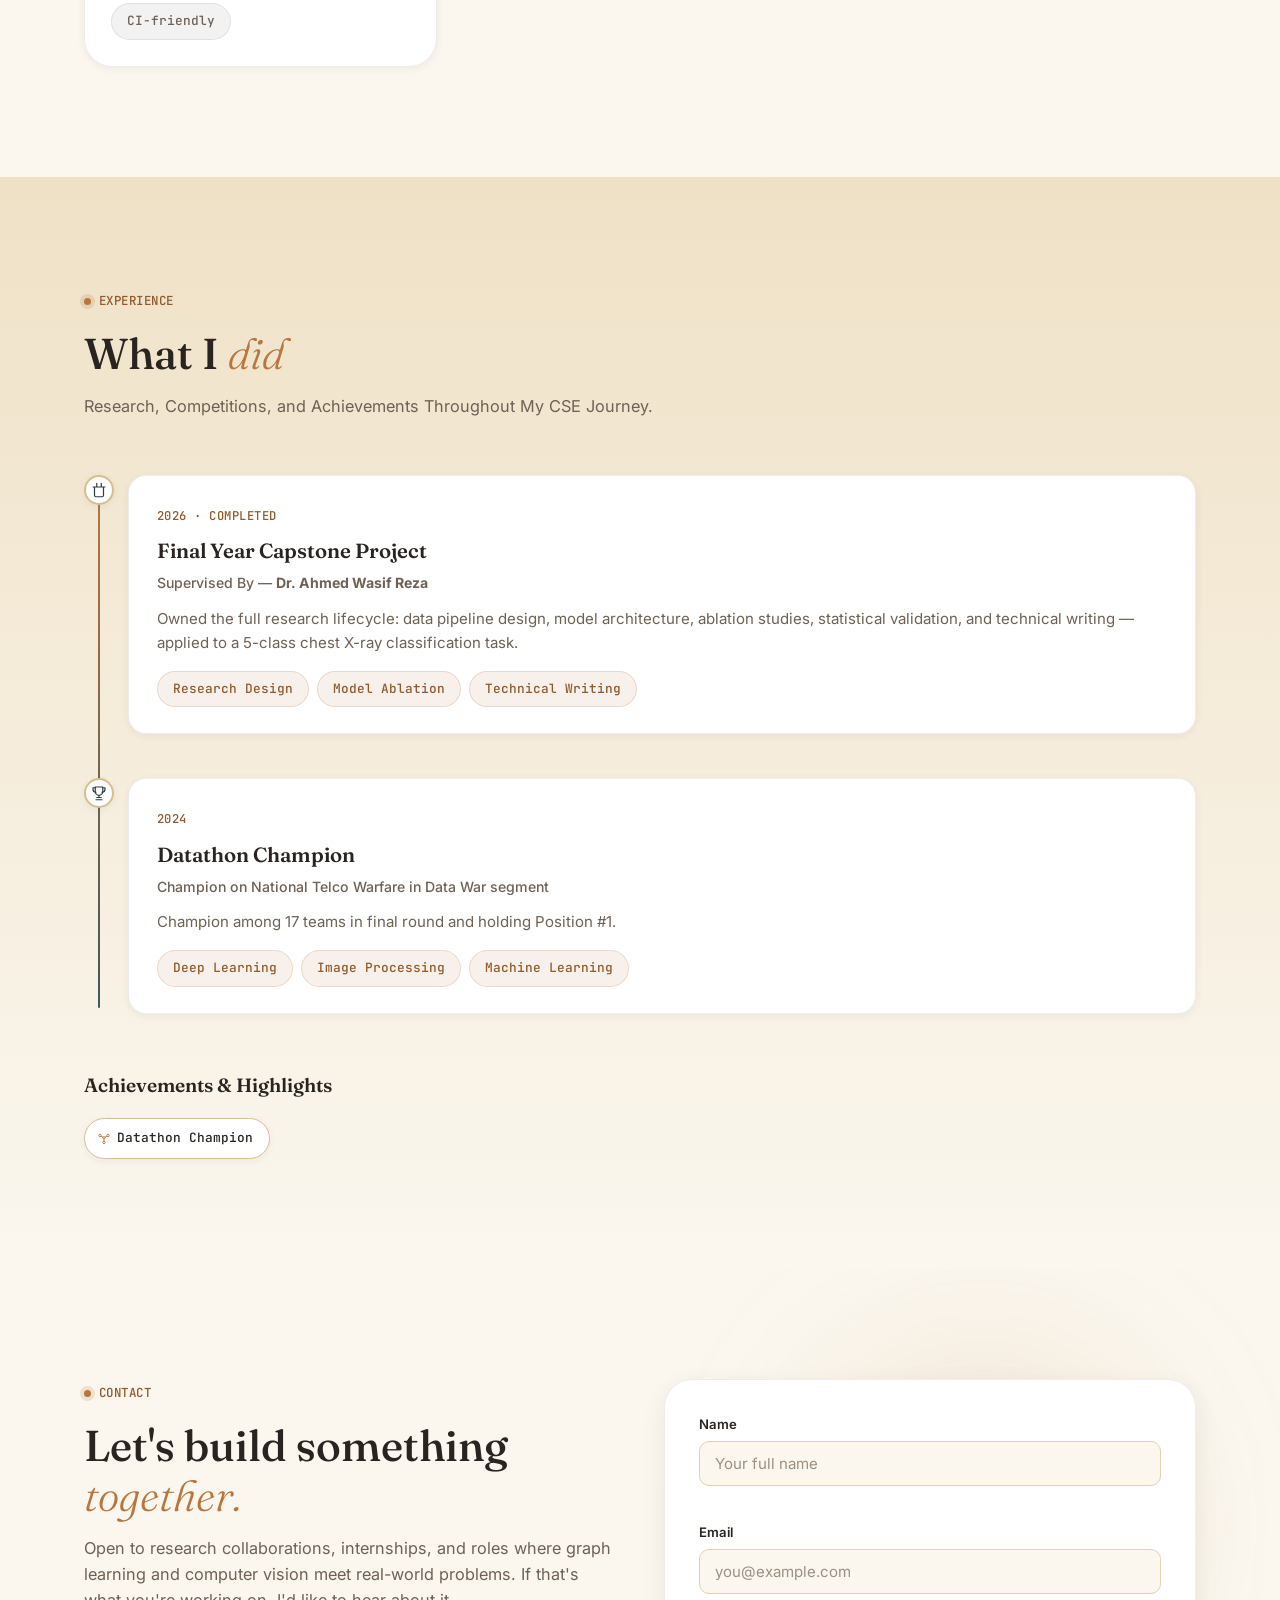
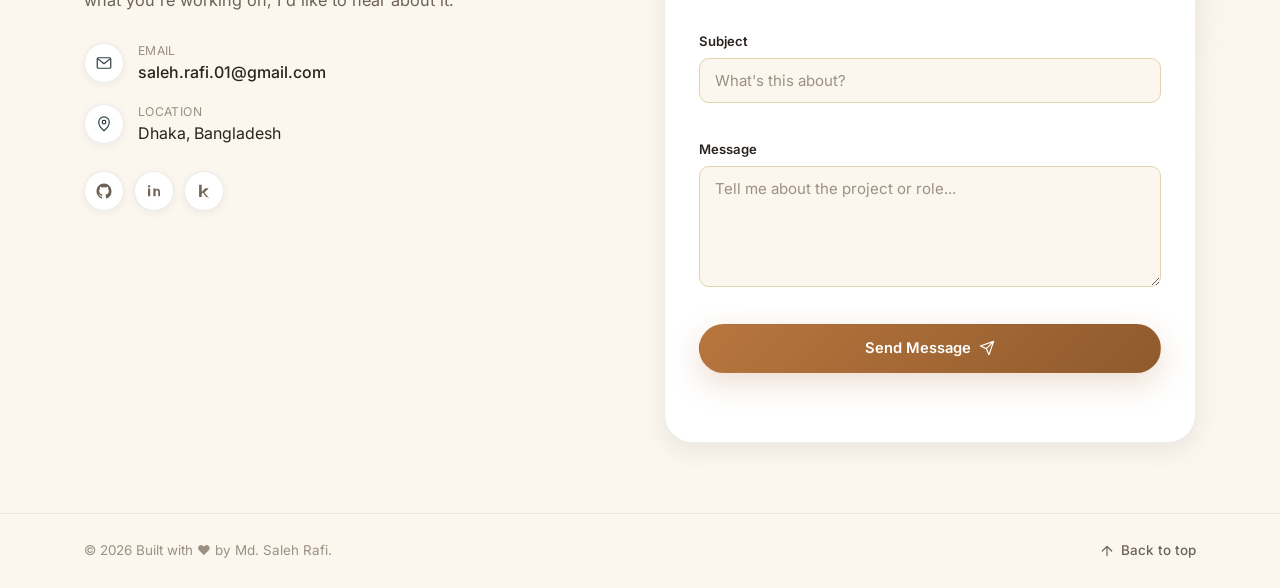
==== commit a430f99c: "Expand academic journey and mark graduation (Sept 2026) Section 05 becomes "academic journey" with d" ====
--- a/index.html
+++ b/index.html
@@ -7,7 +7,7 @@
 
   <title>Md. Saleh Rafi — Researcher &amp; Software and ML Engineer</title>
   <meta name="description"
-    content="Portfolio of Md. Saleh Rafi — a Computer Science &amp; Engineering student specializing in Graph Neural Networks, computer vision, applied deep learning research, Full stack developer -- JS, PHP">
+    content="Portfolio of Md. Saleh Rafi — a Computer Science &amp; Engineering graduate specializing in Graph Neural Networks, computer vision, applied deep learning research, Full stack developer -- JS, PHP">
   <meta name="theme-color" content="#FBF7EF">
 
   <!-- Open Graph / SEO — EDIT to match the title/description above -->
@@ -239,7 +239,7 @@
           <!--  role / current status line -->
           <p class="eyebrow">
             <span class="eyebrow__dot"></span>
-            Final-Year CSE Student · East West University, Dhaka
+            CSE Graduate · East West University, Dhaka
           </p>
 
           <h1 class="hero__title">
@@ -250,8 +250,8 @@
           <!-- 2–3 sentence introduction -->
           <p class="hero__desc">
             I'm <strong>Md. Saleh Rafi</strong> — a Computer Science &amp;
-            Engineering student and researcher, focused on Graph Neural Networks and
-            computer vision. My thesis work centers on GATv2-based architectures for
+            Engineering graduate and researcher, focused on Graph Neural Networks and
+            computer vision. My undergraduate thesis centered on GATv2-based architectures for
             medical image classification using a primary curated dataset.
           </p>
 
@@ -308,8 +308,8 @@
 
 
           <div class="stat-chip stat-chip--br">
-            <strong data-counter="4">0</strong><span>th</span>
-            <span class="stat-chip__label">Year, in CSE</span>
+            <strong data-counter="2026">0</strong>
+            <span class="stat-chip__label">B.Sc. in CSE, Graduate</span>
           </div>
         </div>
       </div>
@@ -346,7 +346,7 @@
               <span class="timeline__date">2022 — 2026</span>
               <h3 class="timeline__title">B.Sc. in Computer Science &amp; Engineering</h3>
               <p class="timeline__org">East West University, Dhaka, Bangladesh</p>
-              <p class="timeline__desc">Final-year standing with a focus on machine learning, computer vision, and graph
+              <p class="timeline__desc">Graduated in September 2026 with a focus on machine learning, computer vision, and graph
                 representation learning. Coursework spans data structures, statistics, and applied AI.</p>
               <div class="pill-row">
                 <span class="pill pill--edu">Deep Learning</span>
@@ -790,7 +790,7 @@
         </div>
         <div class="timeline__card">
           <span class="timeline__date">
-            Ongoing
+            2026 · Completed
           </span>
           <h3 class="timeline__title">
             Final Year Capstone Project
@@ -803,7 +803,7 @@
           </p>
 
           <p class="timeline__desc">
-            Own the full research lifecycle: data pipeline design,
+            Owned the full research lifecycle: data pipeline design,
             model architecture, ablation studies, statistical validation,
             and technical writing — applied to a 5-class chest X-ray
             classification task.</p>
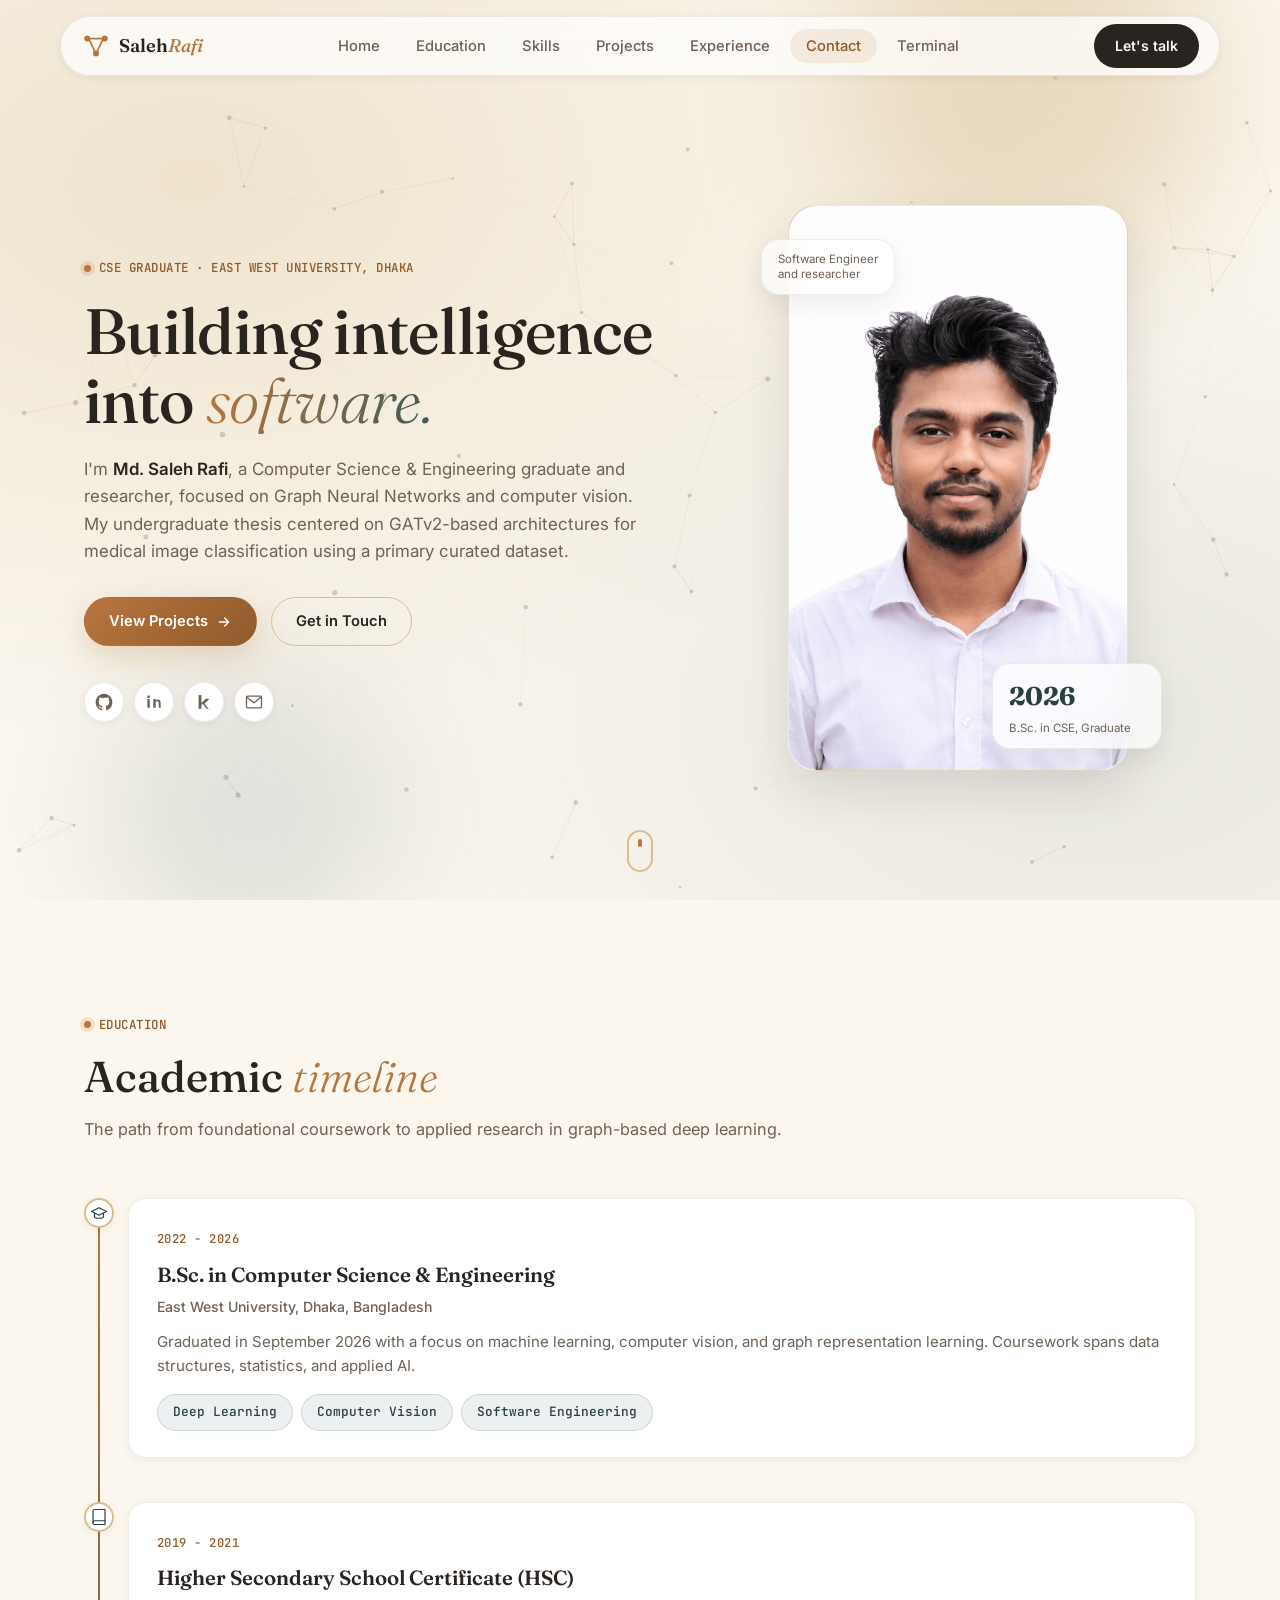
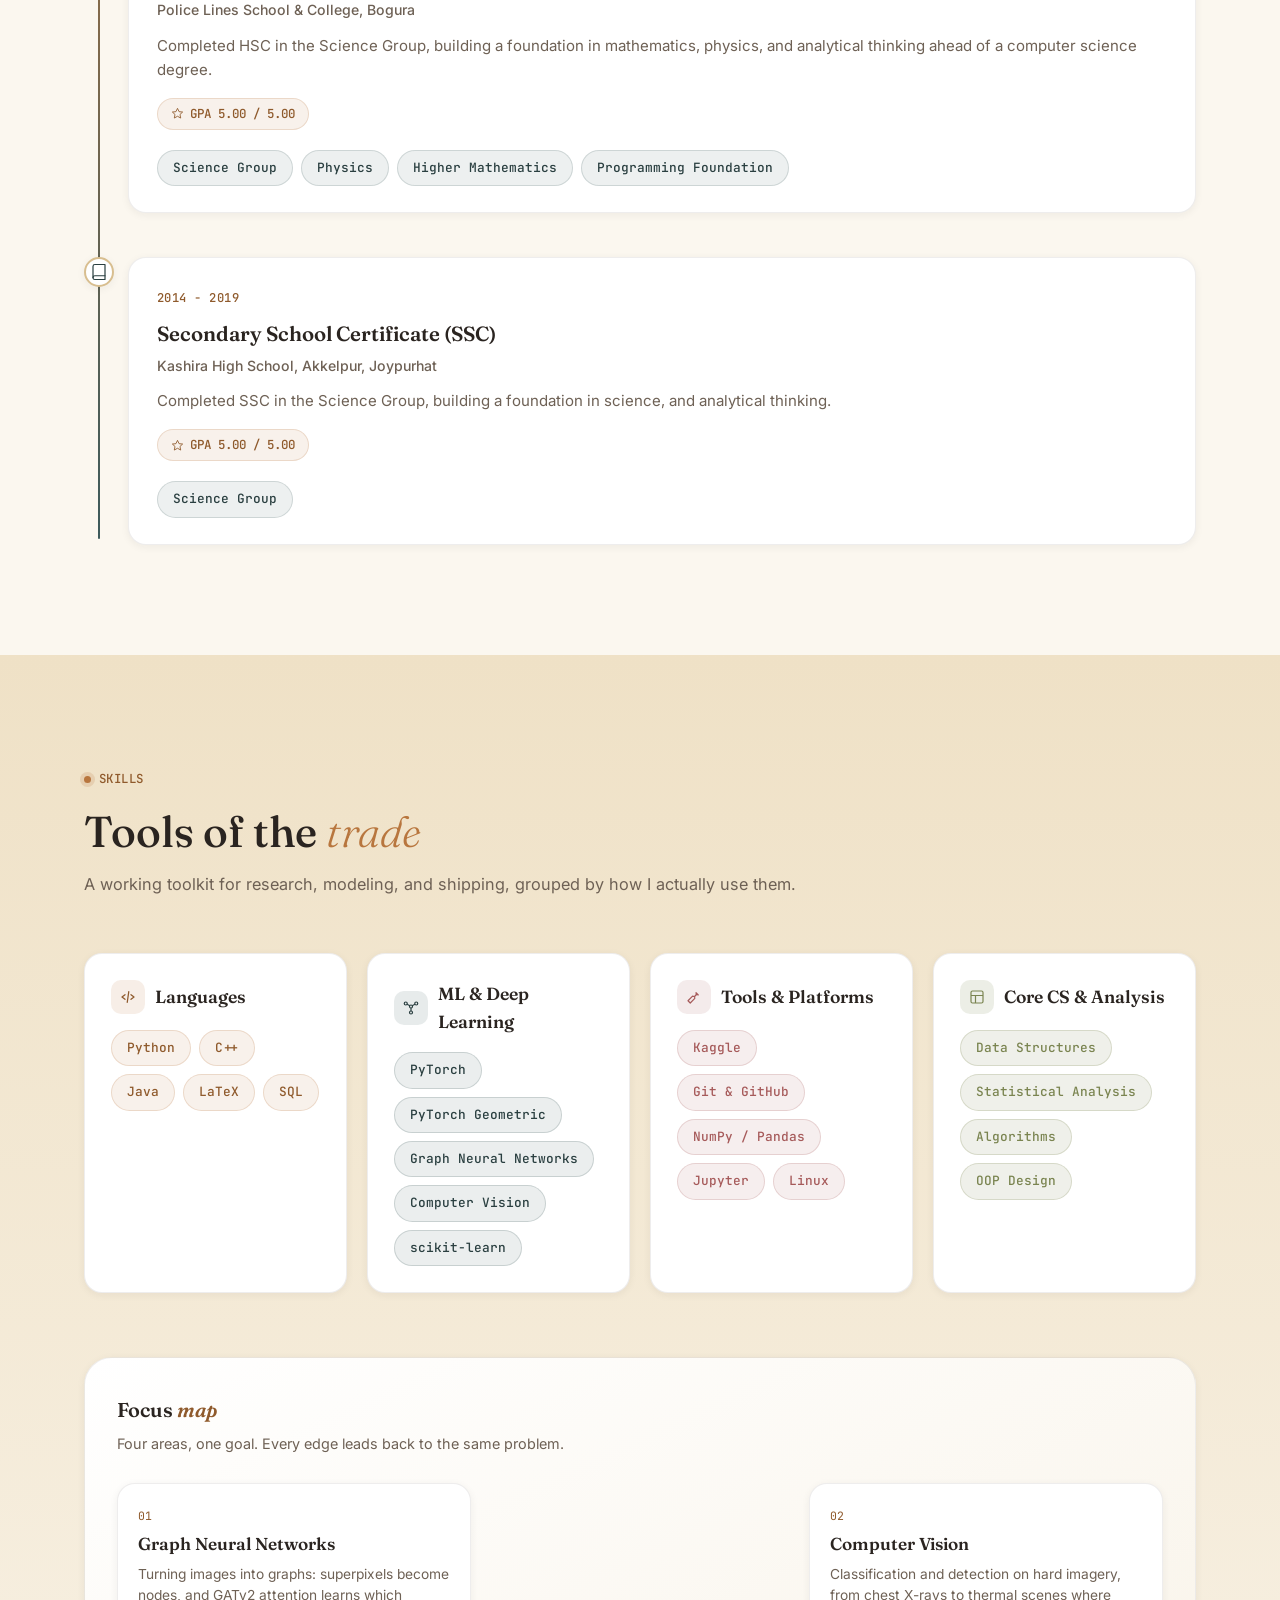
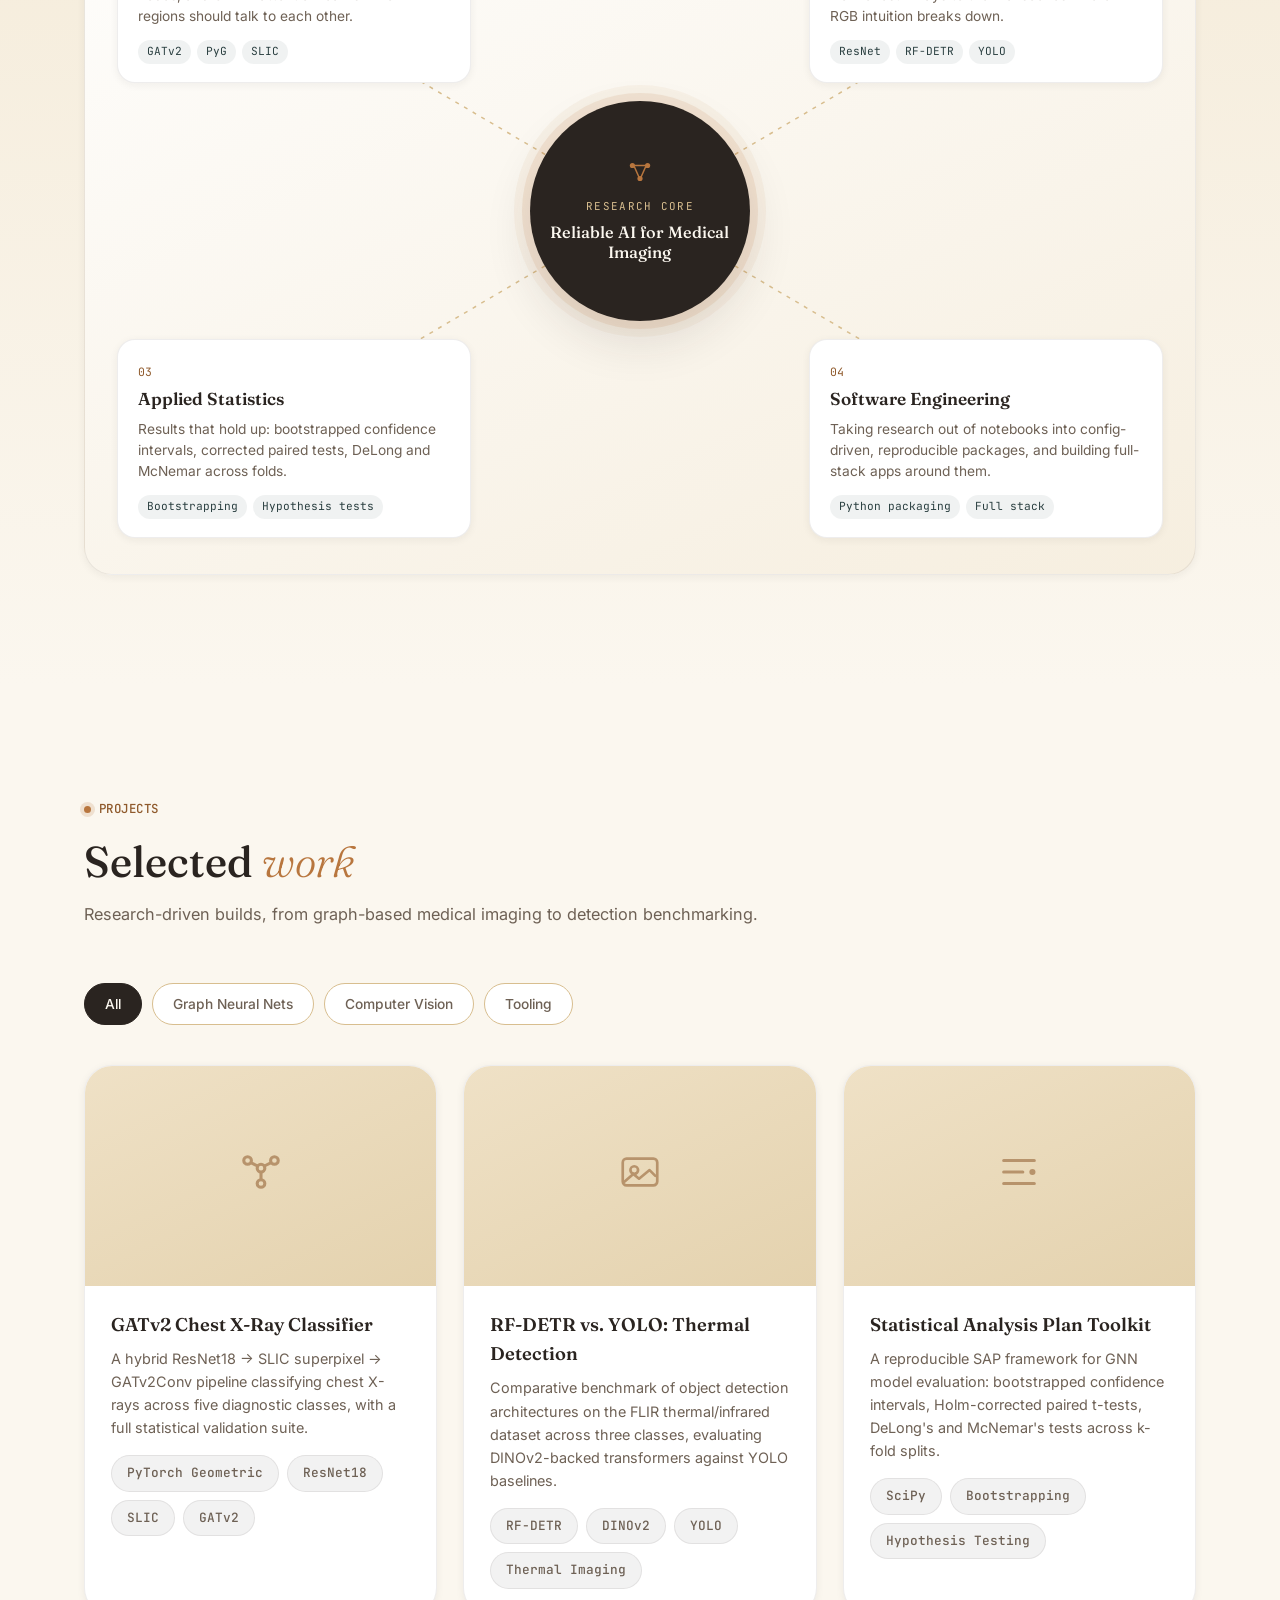
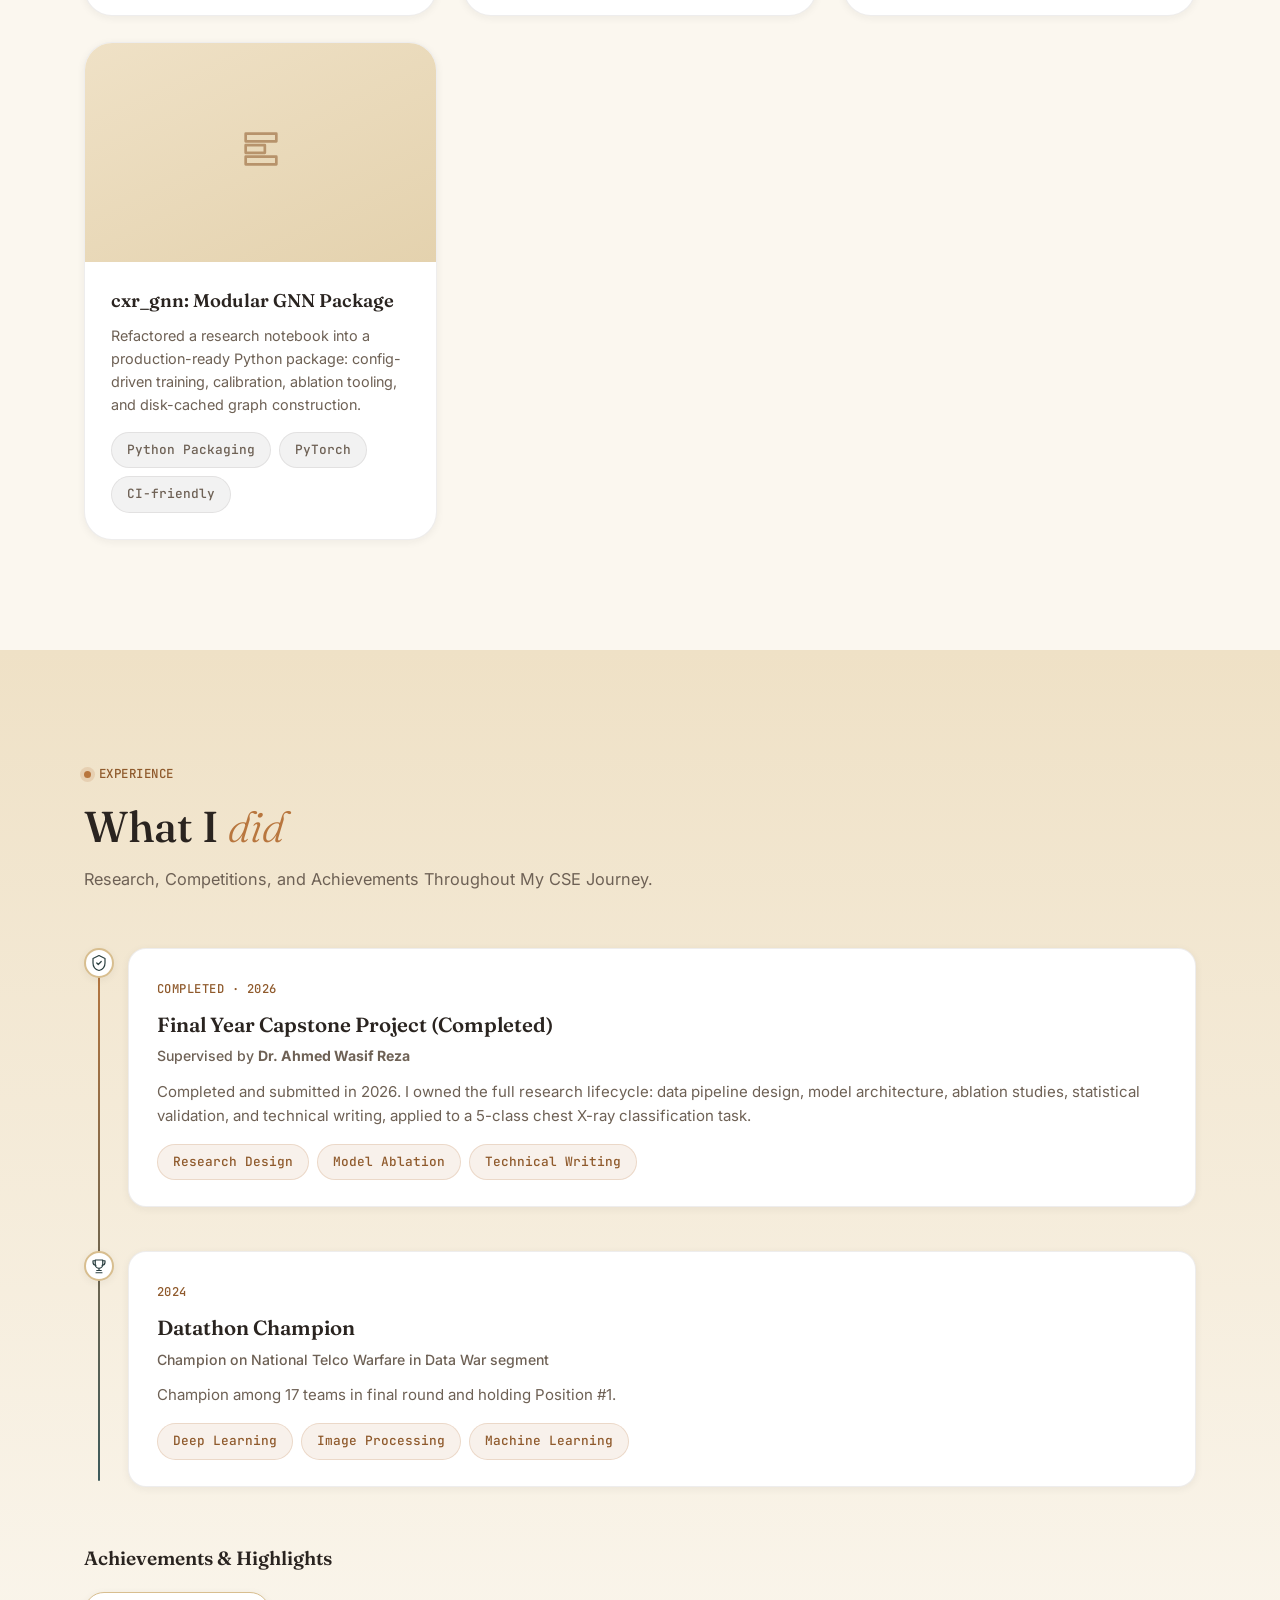
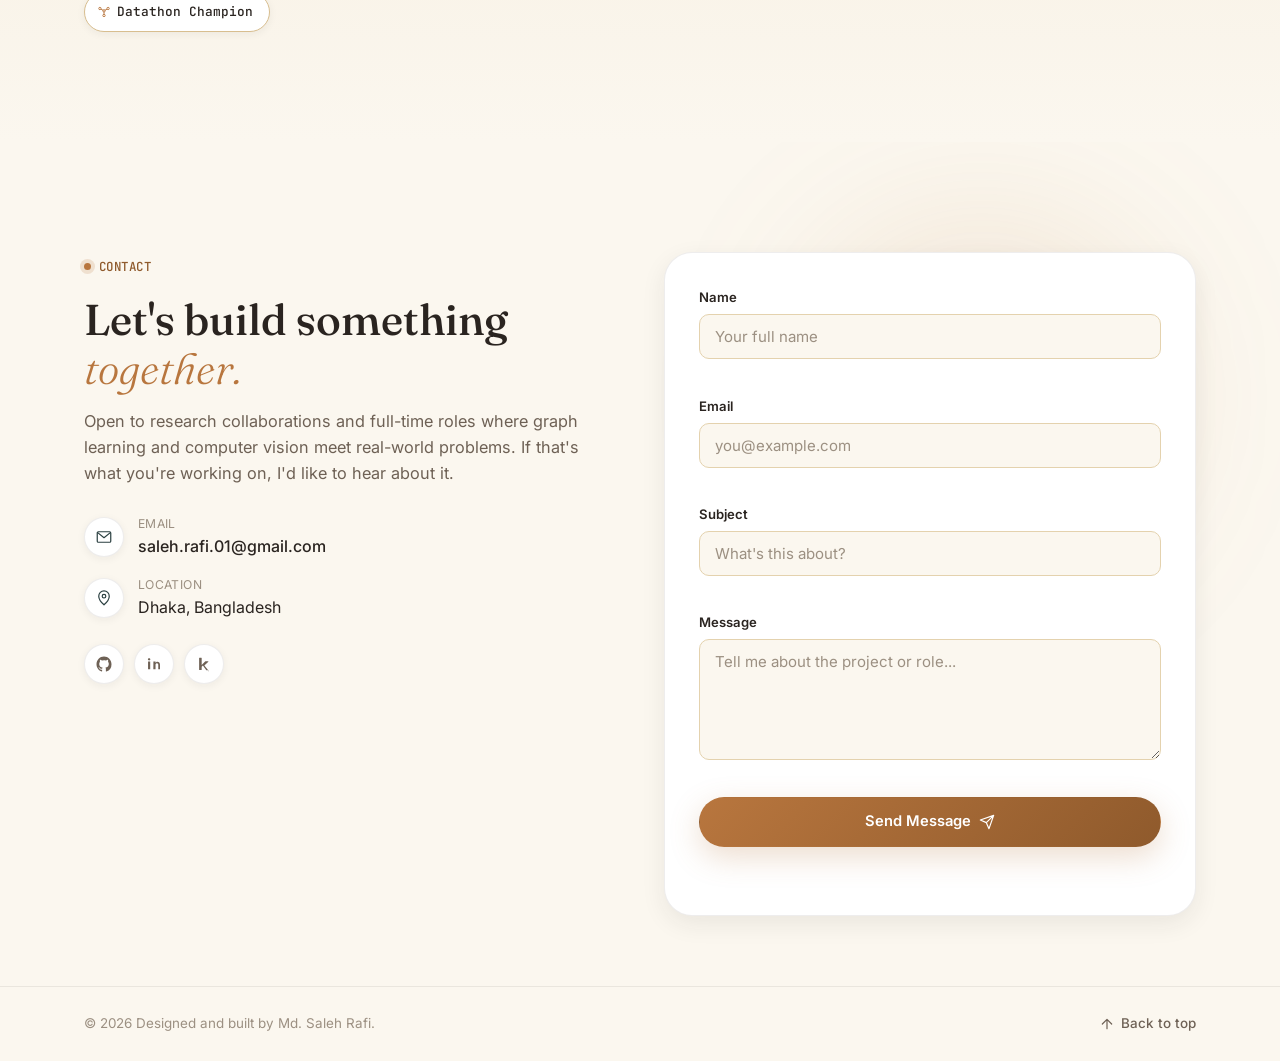
==== commit 92632b52: "Replace focus bars with a focus map, mark capstone completed, drop emojis and long dashes - Swap the" ====
--- a/index.html
+++ b/index.html
@@ -5,14 +5,14 @@
   <meta charset="UTF-8">
   <meta name="viewport" content="width=device-width, initial-scale=1.0">
 
-  <title>Md. Saleh Rafi — Researcher &amp; Software and ML Engineer</title>
+  <title>Md. Saleh Rafi | Researcher &amp; Software and ML Engineer</title>
   <meta name="description"
-    content="Portfolio of Md. Saleh Rafi — a Computer Science &amp; Engineering graduate specializing in Graph Neural Networks, computer vision, applied deep learning research, Full stack developer -- JS, PHP">
+    content="Portfolio of Md. Saleh Rafi, a Computer Science &amp; Engineering graduate (East West University, 2026) specializing in Graph Neural Networks, computer vision, applied deep learning research and full-stack development.">
   <meta name="theme-color" content="#FBF7EF">
 
-  <!-- Open Graph / SEO — EDIT to match the title/description above -->
-  <meta property="og:title" content="Md. Saleh Rafi — Researcher, ML Engineer. Full Stack Developer">
-  <meta property="og:description" content="Graph Neural Networks, computer vision & applied ML research portfolio.">
+  <!-- Open Graph / SEO: keep in sync with the title/description above -->
+  <meta property="og:title" content="Md. Saleh Rafi | Researcher, ML Engineer, Full Stack Developer">
+  <meta property="og:description" content="CSE graduate. Graph Neural Networks, computer vision and applied ML research portfolio.">
   <meta property="og:type" content="website">
 
   <!-- Fonts: Fraunces (display), Inter (body), JetBrains Mono (data/tags) -->
@@ -214,6 +214,7 @@
         <li><a href="#projects" class="nav__link" data-nav>Projects</a></li>
         <li><a href="#experience" class="nav__link" data-nav>Experience</a></li>
         <li><a href="#contact" class="nav__link" data-nav>Contact</a></li>
+        <li><a href="terminal/" class="nav__link">Terminal</a></li>
       </ul>
 
       <a href="#contact" class="btn btn--ghost nav__cta">Let's talk</a>
@@ -247,9 +248,9 @@
             <span class="hero__title-swap" id="titleSwap">graphs.</span>
           </h1>
 
-          <!-- 2–3 sentence introduction -->
+          <!-- 2-3 sentence introduction -->
           <p class="hero__desc">
-            I'm <strong>Md. Saleh Rafi</strong> — a Computer Science &amp;
+            I'm <strong>Md. Saleh Rafi</strong>, a Computer Science &amp;
             Engineering graduate and researcher, focused on Graph Neural Networks and
             computer vision. My undergraduate thesis centered on GATv2-based architectures for
             medical image classification using a primary curated dataset.
@@ -343,7 +344,7 @@
             <div class="timeline__card">
 
               <!-- studentship details at EWU -->
-              <span class="timeline__date">2022 — 2026</span>
+              <span class="timeline__date">2022 - 2026</span>
               <h3 class="timeline__title">B.Sc. in Computer Science &amp; Engineering</h3>
               <p class="timeline__org">East West University, Dhaka, Bangladesh</p>
               <p class="timeline__desc">Graduated in September 2026 with a focus on machine learning, computer vision, and graph
@@ -365,7 +366,7 @@
               </svg>
             </div>
             <div class="timeline__card">
-              <span class="timeline__date">2019 — 2021</span>
+              <span class="timeline__date">2019 - 2021</span>
               <h3 class="timeline__title">Higher Secondary School Certificate (HSC)</h3>
               <p class="timeline__org">Police Lines School &amp; College, Bogura</p>
               <p class="timeline__desc">
@@ -399,7 +400,7 @@
               </svg>
             </div>
             <div class="timeline__card">
-              <span class="timeline__date">2014 — 2019</span>
+              <span class="timeline__date">2014 - 2019</span>
               <h3 class="timeline__title">Secondary School Certificate (SSC)</h3>
               <p class="timeline__org">Kashira High School, Akkelpur, Joypurhat</p>
               <p class="timeline__desc">
@@ -430,7 +431,7 @@
             </div>
             <div class="timeline__card">
               <span class="timeline__date">Ongoing</span>
-              <h3 class="timeline__title">Independent Research — GATv2 for Medical Imaging</h3>
+              <h3 class="timeline__title">Independent Research: GATv2 for Medical Imaging</h3>
               <p class="timeline__org">Self-directed Research Project</p>
               <p class="timeline__desc">Designing a hybrid ResNet18 → SLIC superpixel → GATv2Conv pipeline for chest
                 X-ray classification, with a full statistical analysis plan covering bootstrapped confidence intervals
@@ -443,7 +444,7 @@
             </div>
           </div>
 
-          Milestone 3 (current — uses the highlighted node/card style)
+          Milestone 3 (current: uses the highlighted node/card style)
           <div class="timeline__item" data-reveal>
             <div class="timeline__node timeline__node--current">
               <svg width="18" height="18">
@@ -452,7 +453,7 @@
             </div>
             <div class="timeline__card timeline__card--current">
               <span class="timeline__date">2026</span>
-              <h3 class="timeline__title">Coursework — CSE 445 Computer Vision</h3>
+              <h3 class="timeline__title">Coursework: CSE 445 Computer Vision</h3>
               <p class="timeline__org">East West University, Dhaka</p>
               <p class="timeline__desc">Comparing object detection architectures (including RF-DETR) on thermal imaging
                 datasets, alongside classical CV foundations such as Harris corner detection.</p>
@@ -471,17 +472,17 @@
 
     <!-- ===================== SKILLS ===================== -->
     <!-- each .skill-group is a category. The `data-level` attribute on
-         each pill (0–100) sets the tooltip shown on hover, wired in script.js. -->
+         each pill (0-100) sets the tooltip shown on hover, wired in script.js. -->
     <section class="section section--alt" id="skills" aria-label="Skills">
       <div class="container">
         <div class="section__head" data-reveal>
           <p class="eyebrow"><span class="eyebrow__dot"></span>Skills</p>
           <h2 class="section__title">Tools of the <em>trade</em></h2>
-          <p class="section__sub">A working toolkit for research, modeling, and shipping — grouped by how I actually use
+          <p class="section__sub">A working toolkit for research, modeling, and shipping, grouped by how I actually use
             them.</p>
         </div>
 
-        <!-- `data-level` (0–100) drives the hover tooltip in script.js —
+        <!-- `data-level` (0-100) drives the hover tooltip in script.js;
              adjust each number to reflect your own confidence honestly. -->
         <div class="skills-grid">
           <div class="skill-group" data-reveal>
@@ -556,39 +557,61 @@
           </div>
         </div>
 
-        <!-- 3–5 headline focus areas — percentages below are estimates,
-             adjust to reflect your own confidence -->
-        <div class="proficiency" data-reveal>
-          <h3 class="proficiency__title">Focus areas</h3>
-          <div class="proficiency__list">
-            <div class="proficiency__row">
-              <div class="proficiency__label"><span>Graph Neural Networks</span><span
-                  class="proficiency__pct">88%</span></div>
-              <div class="proficiency__track">
-                <div class="proficiency__fill" data-fill="88"></div>
-              </div>
-            </div>
-            <div class="proficiency__row">
-              <div class="proficiency__label"><span>Computer Vision</span><span class="proficiency__pct">82%</span>
-              </div>
-              <div class="proficiency__track">
-                <div class="proficiency__fill" data-fill="82"></div>
-              </div>
-            </div>
-            <div class="proficiency__row">
-              <div class="proficiency__label"><span>Applied Statistics</span><span class="proficiency__pct">78%</span>
-              </div>
-              <div class="proficiency__track">
-                <div class="proficiency__fill" data-fill="78"></div>
-              </div>
-            </div>
-            <div class="proficiency__row">
-              <div class="proficiency__label"><span>Software Engineering</span><span class="proficiency__pct">74%</span>
-              </div>
-              <div class="proficiency__track">
-                <div class="proficiency__fill" data-fill="74"></div>
-              </div>
-            </div>
+        <!-- Focus map: four focus areas wired into one research core, drawn as a
+             small graph. Hovering a node lights up its edge (pure CSS). -->
+        <div class="focus-map" data-reveal>
+          <h3 class="focus-map__title">Focus <em>map</em></h3>
+          <p class="focus-map__sub">Four areas, one goal. Every edge leads back to the same problem.</p>
+
+          <div class="focus-map__graph">
+            <svg class="focus-map__edges" viewBox="0 0 100 100" preserveAspectRatio="none" aria-hidden="true">
+              <line class="focus-edge focus-edge--a" x1="50" y1="50" x2="18" y2="20" />
+              <line class="focus-edge focus-edge--b" x1="50" y1="50" x2="82" y2="20" />
+              <line class="focus-edge focus-edge--c" x1="50" y1="50" x2="18" y2="80" />
+              <line class="focus-edge focus-edge--d" x1="50" y1="50" x2="82" y2="80" />
+            </svg>
+
+            <div class="focus-hub">
+              <span class="focus-hub__icon" aria-hidden="true">
+                <svg width="26" height="26">
+                  <use href="#icon-network"></use>
+                </svg>
+              </span>
+              <span class="focus-hub__label">Research core</span>
+              <strong class="focus-hub__name">Reliable AI for Medical Imaging</strong>
+            </div>
+
+            <article class="focus-node focus-node--a">
+              <span class="focus-node__index">01</span>
+              <h4>Graph Neural Networks</h4>
+              <p>Turning images into graphs: superpixels become nodes, and GATv2 attention learns which
+                regions should talk to each other.</p>
+              <div class="focus-node__tags"><span>GATv2</span><span>PyG</span><span>SLIC</span></div>
+            </article>
+
+            <article class="focus-node focus-node--b">
+              <span class="focus-node__index">02</span>
+              <h4>Computer Vision</h4>
+              <p>Classification and detection on hard imagery, from chest X-rays to thermal scenes
+                where RGB intuition breaks down.</p>
+              <div class="focus-node__tags"><span>ResNet</span><span>RF-DETR</span><span>YOLO</span></div>
+            </article>
+
+            <article class="focus-node focus-node--c">
+              <span class="focus-node__index">03</span>
+              <h4>Applied Statistics</h4>
+              <p>Results that hold up: bootstrapped confidence intervals, corrected paired tests,
+                DeLong and McNemar across folds.</p>
+              <div class="focus-node__tags"><span>Bootstrapping</span><span>Hypothesis tests</span></div>
+            </article>
+
+            <article class="focus-node focus-node--d">
+              <span class="focus-node__index">04</span>
+              <h4>Software Engineering</h4>
+              <p>Taking research out of notebooks into config-driven, reproducible packages, and building
+                full-stack apps around them.</p>
+              <div class="focus-node__tags"><span>Python packaging</span><span>Full stack</span></div>
+            </article>
           </div>
         </div>
       </div>
@@ -604,7 +627,7 @@
         <div class="section__head" data-reveal>
           <p class="eyebrow"><span class="eyebrow__dot"></span>Projects</p>
           <h2 class="section__title">Selected <em>work</em></h2>
-          <p class="section__sub">Research-driven builds — from graph-based medical imaging to detection benchmarking.
+          <p class="section__sub">Research-driven builds, from graph-based medical imaging to detection benchmarking.
           </p>
         </div>
 
@@ -626,7 +649,7 @@
                 </svg>
               </div>
               <div class="project-card__overlay">
-                <!-- I don't have your repo/demo links — replace both href="#" -->
+                <!-- I don't have your repo/demo links; replace both href="#" -->
                 <a href="#" class="icon-btn" aria-label="Live demo" target="_blank" rel="noopener">
                   <svg width="18" height="18">
                     <use href="#icon-external"></use>
@@ -673,7 +696,7 @@
               </div>
             </div>
             <div class="project-card__body">
-              <h3 class="project-card__title">RF-DETR vs. YOLO — Thermal Detection</h3>
+              <h3 class="project-card__title">RF-DETR vs. YOLO: Thermal Detection</h3>
               <p class="project-card__desc">Comparative benchmark of object detection architectures on the FLIR
                 thermal/infrared dataset across three classes, evaluating DINOv2-backed transformers against YOLO
                 baselines.</p>
@@ -708,7 +731,7 @@
             </div>
             <div class="project-card__body">
               <h3 class="project-card__title">Statistical Analysis Plan Toolkit</h3>
-              <p class="project-card__desc">A reproducible SAP framework for GNN model evaluation — bootstrapped
+              <p class="project-card__desc">A reproducible SAP framework for GNN model evaluation: bootstrapped
                 confidence intervals, Holm-corrected paired t-tests, DeLong's and McNemar's tests across k-fold splits.
               </p>
               <div class="pill-row">
@@ -740,7 +763,7 @@
               </div>
             </div>
             <div class="project-card__body">
-              <h3 class="project-card__title">cxr_gnn — Modular GNN Package</h3>
+              <h3 class="project-card__title">cxr_gnn: Modular GNN Package</h3>
               <p class="project-card__desc">Refactored a research notebook into a production-ready Python package:
                 config-driven training, calibration, ablation tooling, and disk-cached graph construction.</p>
               <div class="pill-row">
@@ -785,28 +808,28 @@
       <div class="timeline__item" data-reveal>
         <div class="timeline__node">
           <svg width="18" height="18">
-            <use href="#icon-briefcase"></use>
+            <use href="#icon-shield-check"></use>
           </svg>
         </div>
         <div class="timeline__card">
           <span class="timeline__date">
-            2026 · Completed
+            Completed · 2026
           </span>
           <h3 class="timeline__title">
-            Final Year Capstone Project
+            Final Year Capstone Project (Completed)
           </h3>
           <p class="timeline__org">
-            Supervised By —
+            Supervised by
             <a href="https://fse.ewubd.edu/computer-science-engineering/faculty-view/wasif">
               <b>Dr. Ahmed Wasif Reza</b>
             </a>
           </p>
 
           <p class="timeline__desc">
-            Owned the full research lifecycle: data pipeline design,
-            model architecture, ablation studies, statistical validation,
-            and technical writing — applied to a 5-class chest X-ray
-            classification task.</p>
+            Completed and submitted in 2026. I owned the full research lifecycle:
+            data pipeline design, model architecture, ablation studies,
+            statistical validation, and technical writing, applied to a
+            5-class chest X-ray classification task.</p>
 
           <div class="pill-row">
             <span class="pill pill--exp">Research Design</span>
@@ -863,7 +886,7 @@
           <p class="eyebrow"><span class="eyebrow__dot"></span>Contact</p>
           <h2 class="section__title">Let's build something<br><em>together.</em></h2>
           <p class="section__sub">
-            Open to research collaborations, internships, and roles where graph
+            Open to research collaborations and full-time roles where graph
             learning and computer vision meet real-world problems. If that's what
             you're working on, I'd like to hear about it.
           </p>
@@ -877,7 +900,7 @@
               </span>
               <div>
                 <span class="contact__label">Email</span>
-                <a href="mailto:you@example.com">saleh.rafi.01@gmail.com</a>
+                <a href="mailto:saleh.rafi.01@gmail.com">saleh.rafi.01@gmail.com</a>
               </div>
             </li>
             <li>
@@ -960,7 +983,7 @@
   <footer class="footer">
     <div class="container footer__grid">
       <!-- your name -->
-      <p>&copy; <span id="year"></span> Built with ❤️ by Md. Saleh Rafi.</p>
+      <p>&copy; <span id="year"></span> Designed and built by Md. Saleh Rafi.</p>
       <a href="#home" class="footer__top" aria-label="Back to top">
         <svg width="16" height="16">
           <use href="#icon-arrow-up"></use>
--- a/style.css
+++ b/style.css
@@ -9,9 +9,9 @@
   --ink-soft:     #6E6155;   /* secondary text */
   --ink-faint:    #9C9082;   /* tertiary / placeholder text */
 
-  --amber:        #B8763E;   /* primary accent — languages */
+  --amber:        #B8763E;   /* primary accent: languages */
   --amber-dark:   #8F5A2C;
-  --teal:         #3D5A5B;   /* secondary accent — ML/DL */
+  --teal:         #3D5A5B;   /* secondary accent: ML/DL */
   --teal-dark:    #2A3F40;
   --rose:         #A65A5A;   /* tools/platforms accent */
   --olive:        #7A8450;   /* core CS accent */
@@ -661,25 +661,109 @@
 .skill-group__icon--tools { background: rgba(166, 90, 90, 0.12);  color: var(--rose); }
 .skill-group__icon--core  { background: rgba(122, 132, 80, 0.14); color: var(--olive); }
 
-.proficiency {
+/* Focus map: hub-and-spoke graph of focus areas */
+.focus-map {
   background: linear-gradient(155deg, var(--white), var(--wheat) 180%);
   border: 1px solid var(--surface-border);
   border-radius: var(--radius-lg);
   padding: 36px 32px;
   box-shadow: var(--shadow-sm);
 }
-.proficiency__title { font-family: var(--font-display); font-size: 1.25rem; font-weight: 600; margin-bottom: 24px; }
-.proficiency__list { display: flex; flex-direction: column; gap: 20px; }
-.proficiency__label { display: flex; justify-content: space-between; font-size: 0.88rem; margin-bottom: 8px; }
-.proficiency__label span:first-child { font-weight: 500; color: var(--ink); }
-.proficiency__pct { font-family: var(--font-mono); color: var(--ink-soft); }
-.proficiency__track { height: 8px; background: var(--wheat); border-radius: var(--radius-pill); overflow: hidden; }
-.proficiency__fill {
-  height: 100%;
-  width: 0%;
-  border-radius: var(--radius-pill);
-  background: linear-gradient(90deg, var(--amber), var(--teal));
-  transition: width 1.3s var(--ease);
+.focus-map__title { font-family: var(--font-display); font-size: 1.25rem; font-weight: 600; }
+.focus-map__title em { font-style: italic; color: var(--amber-dark); }
+.focus-map__sub { color: var(--ink-soft); font-size: 0.9rem; margin: 6px 0 28px; }
+
+.focus-map__graph {
+  position: relative;
+  display: grid;
+  grid-template-columns: 1fr minmax(200px, 0.8fr) 1fr;
+  grid-template-areas:
+    "a . b"
+    ". hub ."
+    "c . d";
+  gap: 18px 28px;
+  align-items: center;
+}
+.focus-map__edges { position: absolute; inset: 0; width: 100%; height: 100%; pointer-events: none; }
+.focus-edge {
+  stroke: var(--wheat-deep);
+  stroke-width: 1.5;
+  stroke-dasharray: 4 6;
+  vector-effect: non-scaling-stroke;
+  animation: focus-flow 1.6s linear infinite;
+  transition: stroke var(--dur-fast) var(--ease), stroke-width var(--dur-fast) var(--ease);
+}
+@keyframes focus-flow { to { stroke-dashoffset: -20; } }
+
+.focus-hub {
+  grid-area: hub;
+  position: relative;
+  z-index: 1;
+  display: flex; flex-direction: column; align-items: center; text-align: center; gap: 6px;
+  padding: 22px 18px;
+  border-radius: 50%;
+  width: 220px;
+  aspect-ratio: 1;
+  justify-self: center;
+  justify-content: center;
+  background: var(--ink);
+  color: var(--cream);
+  box-shadow: 0 0 0 8px rgba(184, 118, 62, 0.12), 0 0 0 16px rgba(184, 118, 62, 0.06), var(--shadow-lg);
+}
+.focus-hub__icon { color: var(--amber); }
+.focus-hub__label { font-family: var(--font-mono); font-size: 0.68rem; letter-spacing: 0.12em; text-transform: uppercase; color: var(--wheat-deep); }
+.focus-hub__name { font-family: var(--font-display); font-weight: 500; font-size: 1.02rem; line-height: 1.25; }
+
+.focus-node {
+  position: relative;
+  z-index: 1;
+  background: var(--surface-solid);
+  border: 1px solid var(--surface-border);
+  border-radius: var(--radius-md);
+  padding: 18px 20px;
+  box-shadow: var(--shadow-sm);
+  transition: transform var(--dur-fast) var(--ease), border-color var(--dur-fast) var(--ease), box-shadow var(--dur-fast) var(--ease);
+}
+.focus-node:hover { transform: translateY(-3px); border-color: var(--amber); box-shadow: var(--shadow-md); }
+.focus-node--a { grid-area: a; }
+.focus-node--b { grid-area: b; }
+.focus-node--c { grid-area: c; }
+.focus-node--d { grid-area: d; }
+.focus-node__index { font-family: var(--font-mono); font-size: 0.72rem; color: var(--amber-dark); }
+.focus-node h4 { font-family: var(--font-display); font-size: 1.08rem; font-weight: 600; margin: 2px 0 6px; color: var(--ink); }
+.focus-node p { font-size: 0.86rem; color: var(--ink-soft); line-height: 1.55; margin: 0; }
+.focus-node__tags { display: flex; flex-wrap: wrap; gap: 6px; margin-top: 12px; }
+.focus-node__tags span {
+  font-family: var(--font-mono); font-size: 0.7rem;
+  padding: 3px 9px; border-radius: var(--radius-pill);
+  background: rgba(61, 90, 91, 0.08); color: var(--teal-dark);
+}
+
+/* light up the edge of the hovered node */
+.focus-map__graph:has(.focus-node--a:hover) .focus-edge--a,
+.focus-map__graph:has(.focus-node--b:hover) .focus-edge--b,
+.focus-map__graph:has(.focus-node--c:hover) .focus-edge--c,
+.focus-map__graph:has(.focus-node--d:hover) .focus-edge--d { stroke: var(--amber); stroke-width: 2.5; }
+
+@media (max-width: 899px) {
+  .focus-map { padding: 28px 18px; }
+  .focus-map__graph {
+    grid-template-columns: 1fr;
+    grid-template-areas: "hub" "a" "b" "c" "d";
+    gap: 14px;
+    padding-left: 22px;
+  }
+  .focus-map__edges { display: none; }
+  /* vertical spine replaces the diagonal edges */
+  .focus-map__graph::before {
+    content: ""; position: absolute; left: 6px; top: 40px; bottom: 30px;
+    border-left: 2px dashed var(--wheat-deep);
+  }
+  .focus-node::before {
+    content: ""; position: absolute; left: -22px; top: 26px; width: 22px;
+    border-top: 2px dashed var(--wheat-deep);
+  }
+  .focus-hub { width: auto; justify-self: stretch; aspect-ratio: auto; border-radius: var(--radius-md); padding: 18px; margin-left: -22px; }
 }
 
 /* ---------- 10. PROJECTS ---------- */
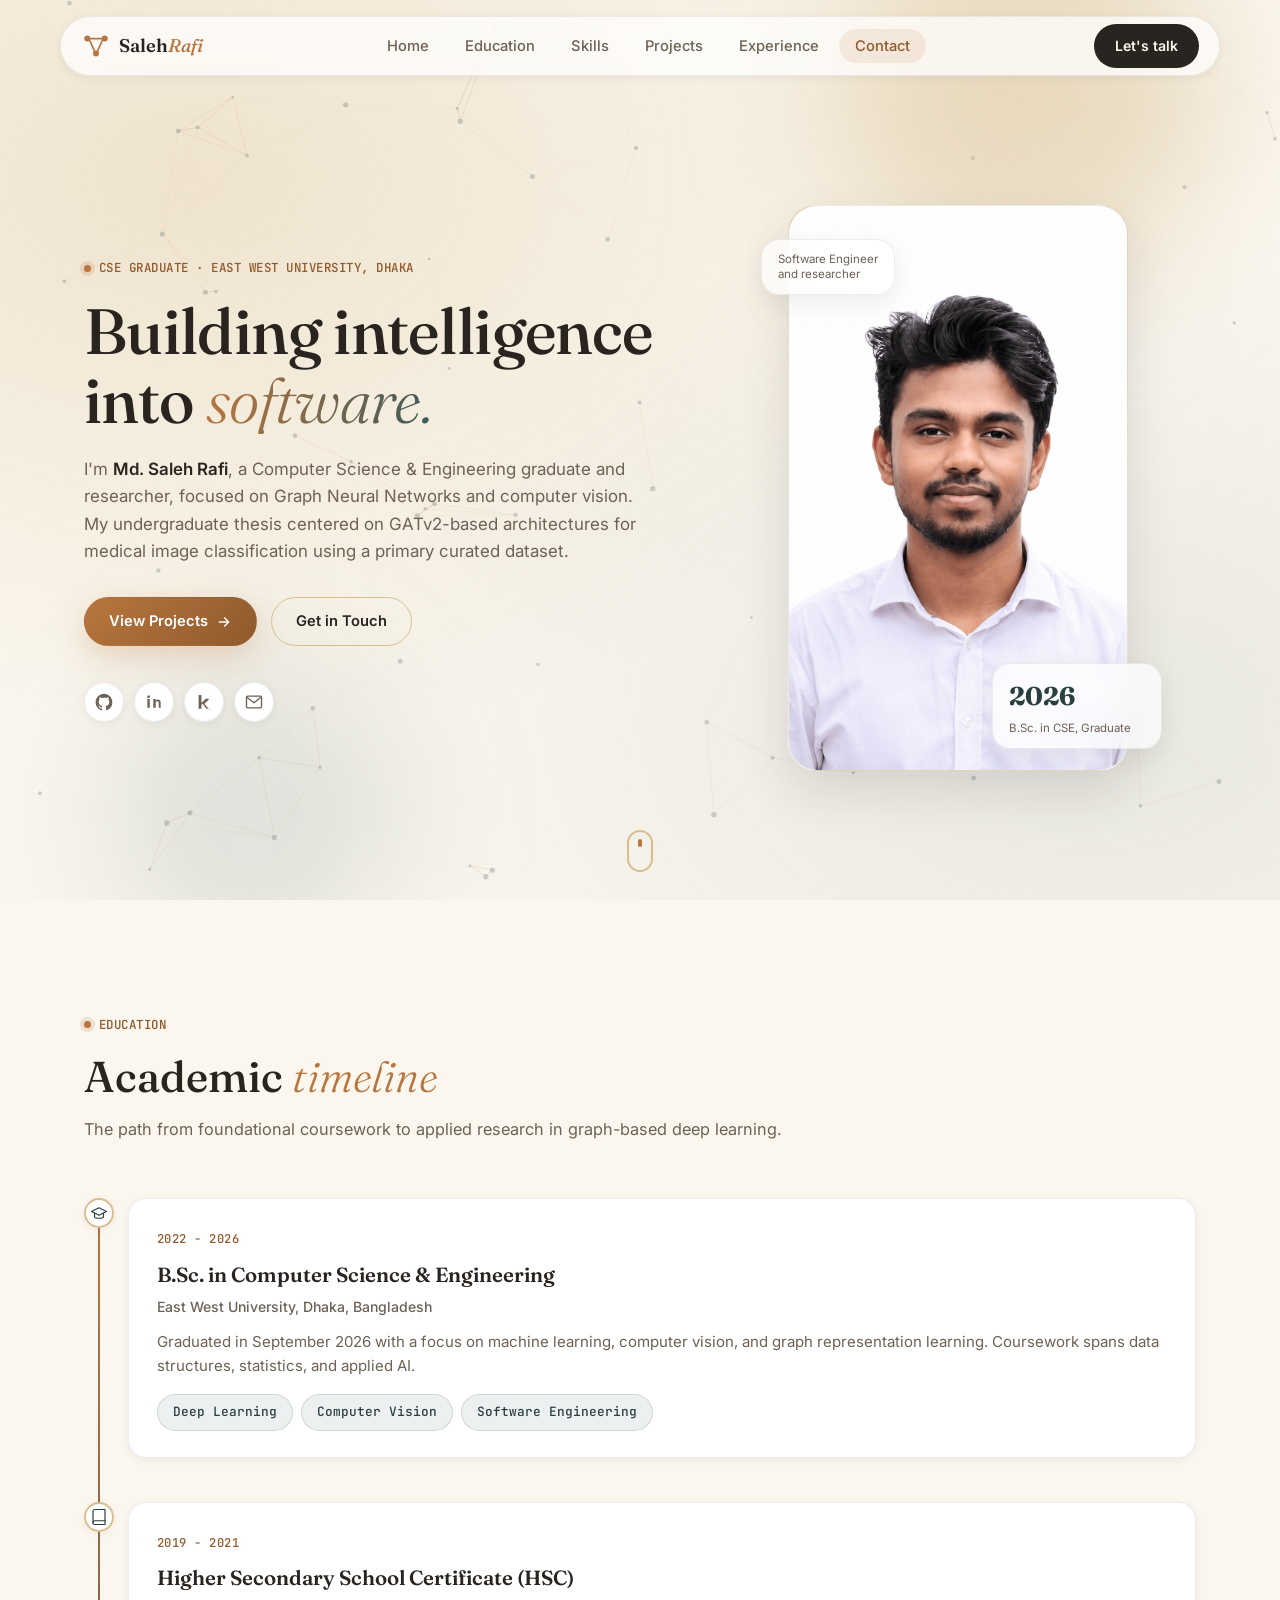
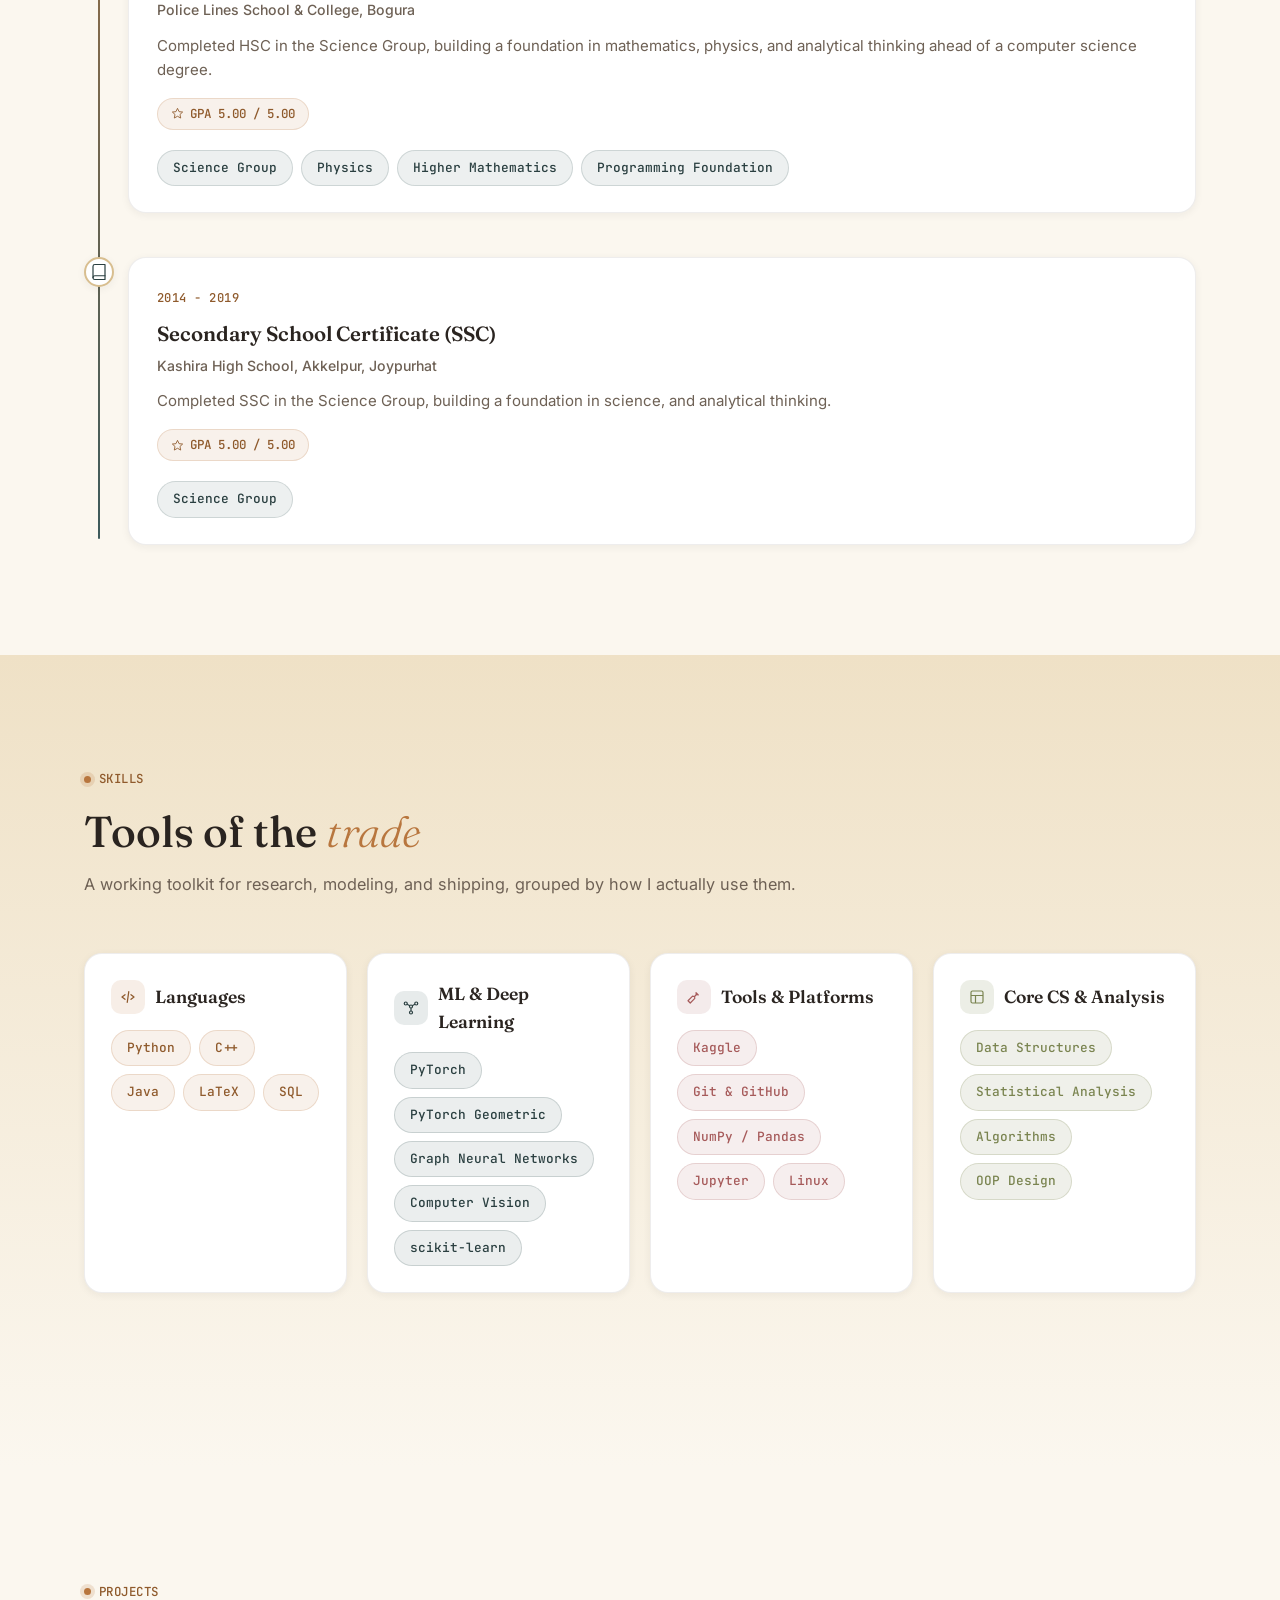
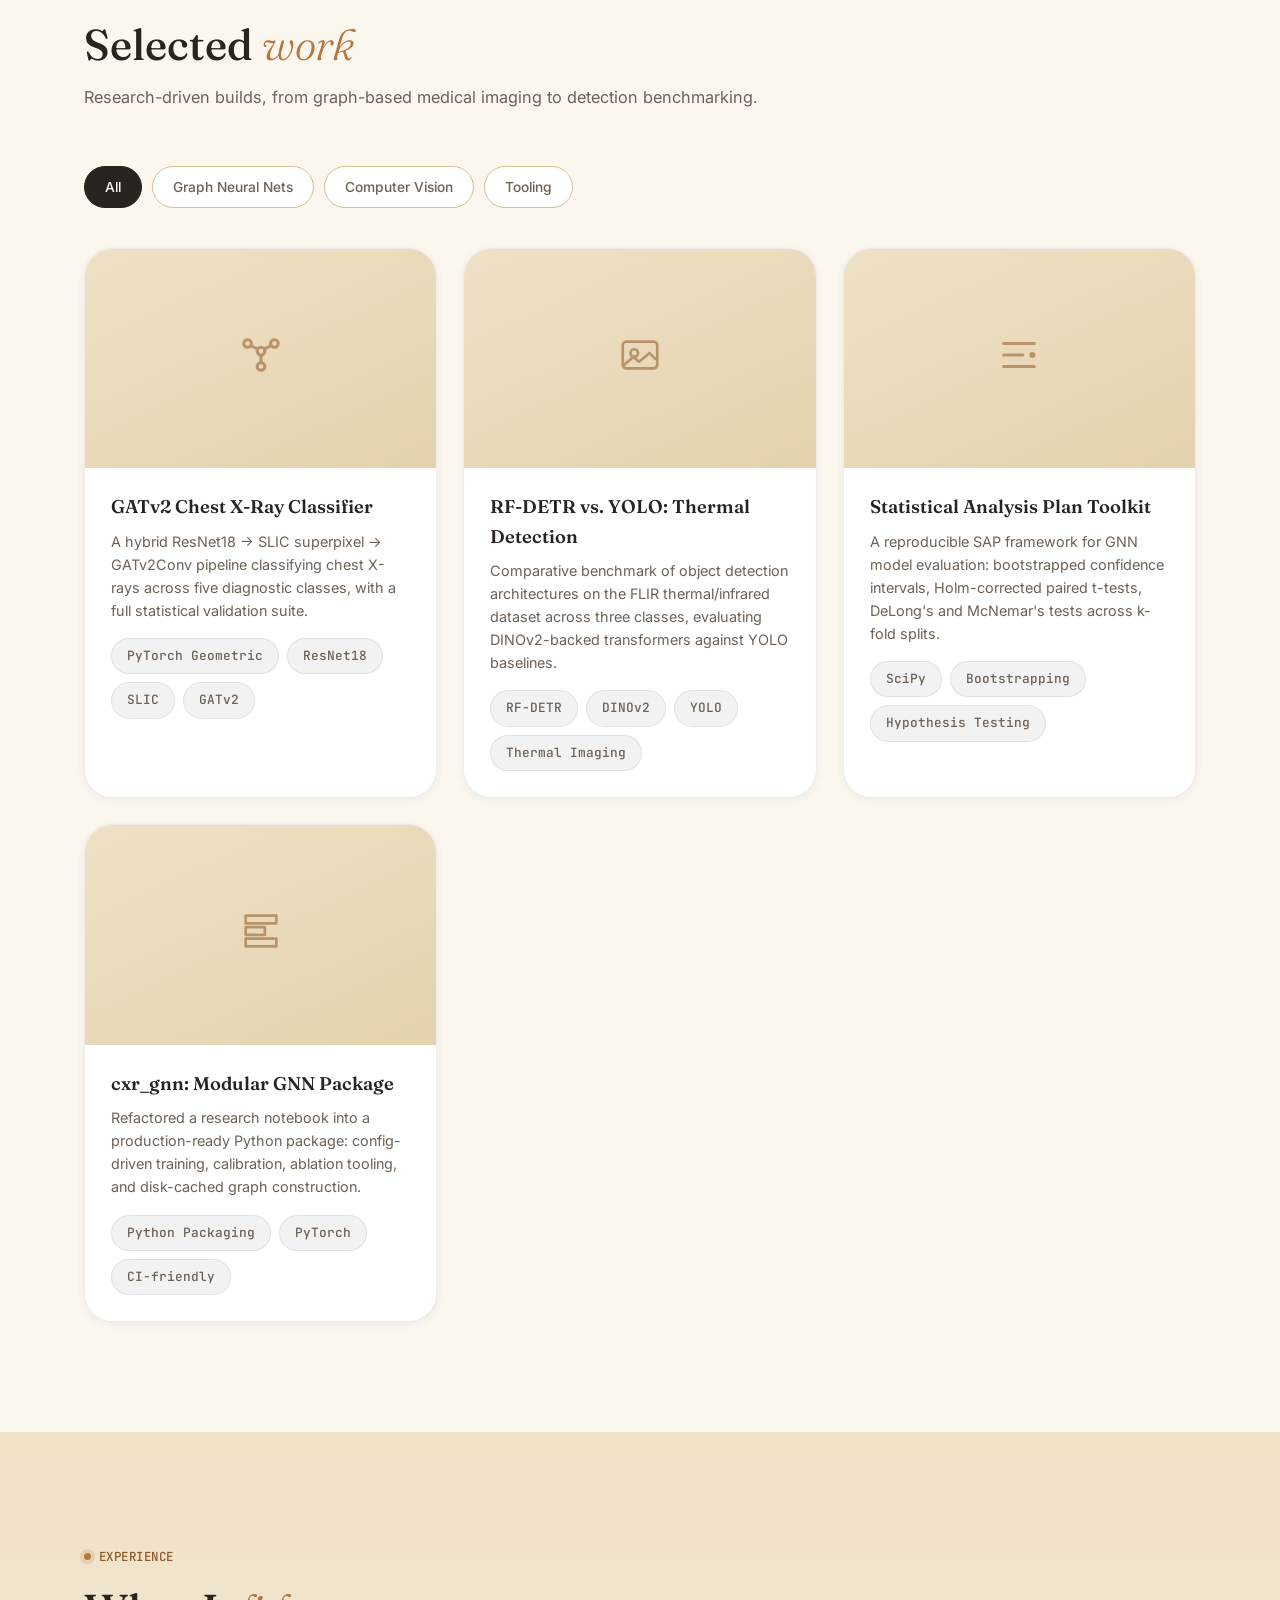
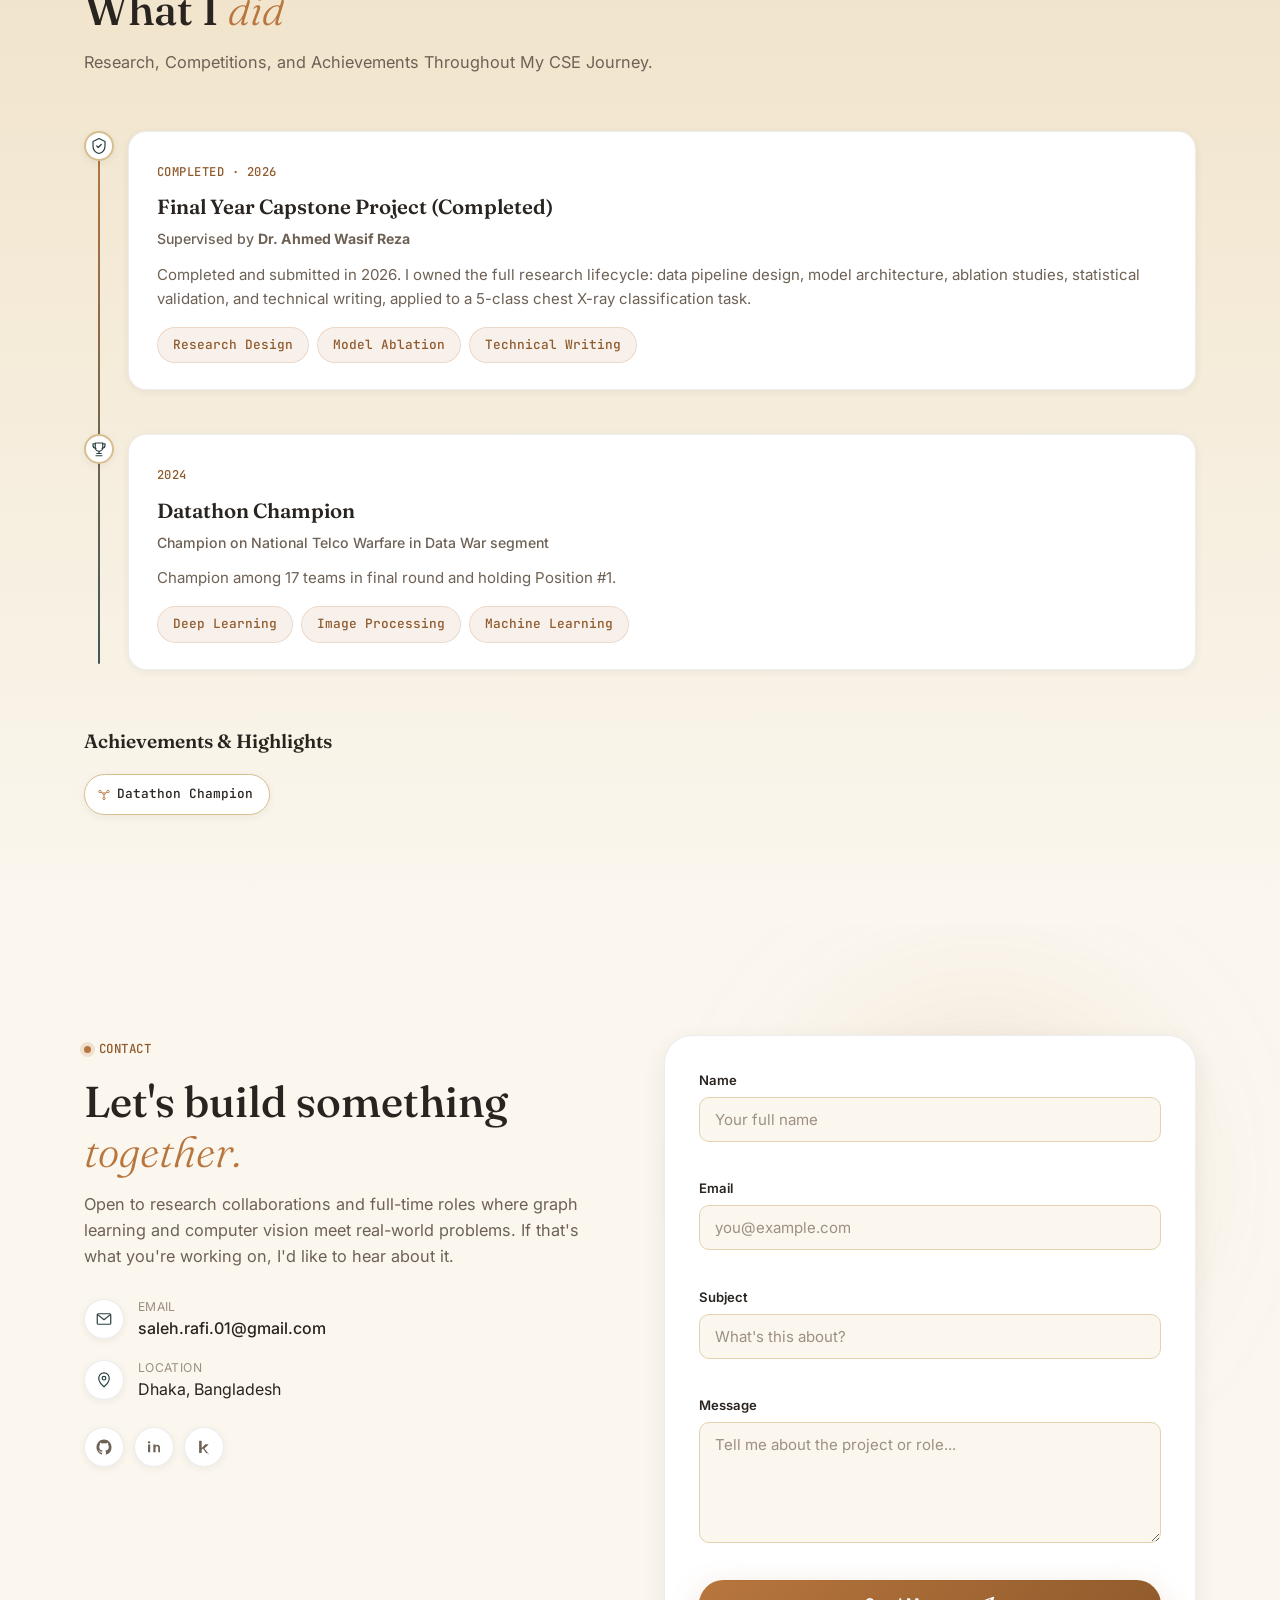
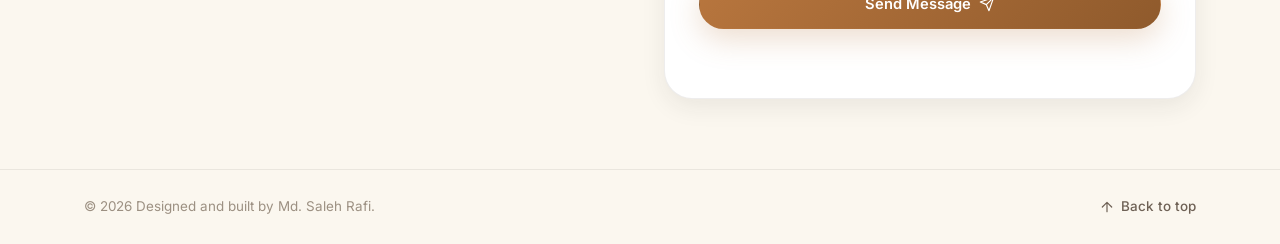
==== commit 4325f6b2: "privacy, docs updated- formatted" ====
--- a/index.html
+++ b/index.html
@@ -214,7 +214,6 @@
         <li><a href="#projects" class="nav__link" data-nav>Projects</a></li>
         <li><a href="#experience" class="nav__link" data-nav>Experience</a></li>
         <li><a href="#contact" class="nav__link" data-nav>Contact</a></li>
-        <li><a href="terminal/" class="nav__link">Terminal</a></li>
       </ul>
 
       <a href="#contact" class="btn btn--ghost nav__cta">Let's talk</a>
@@ -557,63 +556,6 @@
           </div>
         </div>
 
-        <!-- Focus map: four focus areas wired into one research core, drawn as a
-             small graph. Hovering a node lights up its edge (pure CSS). -->
-        <div class="focus-map" data-reveal>
-          <h3 class="focus-map__title">Focus <em>map</em></h3>
-          <p class="focus-map__sub">Four areas, one goal. Every edge leads back to the same problem.</p>
-
-          <div class="focus-map__graph">
-            <svg class="focus-map__edges" viewBox="0 0 100 100" preserveAspectRatio="none" aria-hidden="true">
-              <line class="focus-edge focus-edge--a" x1="50" y1="50" x2="18" y2="20" />
-              <line class="focus-edge focus-edge--b" x1="50" y1="50" x2="82" y2="20" />
-              <line class="focus-edge focus-edge--c" x1="50" y1="50" x2="18" y2="80" />
-              <line class="focus-edge focus-edge--d" x1="50" y1="50" x2="82" y2="80" />
-            </svg>
-
-            <div class="focus-hub">
-              <span class="focus-hub__icon" aria-hidden="true">
-                <svg width="26" height="26">
-                  <use href="#icon-network"></use>
-                </svg>
-              </span>
-              <span class="focus-hub__label">Research core</span>
-              <strong class="focus-hub__name">Reliable AI for Medical Imaging</strong>
-            </div>
-
-            <article class="focus-node focus-node--a">
-              <span class="focus-node__index">01</span>
-              <h4>Graph Neural Networks</h4>
-              <p>Turning images into graphs: superpixels become nodes, and GATv2 attention learns which
-                regions should talk to each other.</p>
-              <div class="focus-node__tags"><span>GATv2</span><span>PyG</span><span>SLIC</span></div>
-            </article>
-
-            <article class="focus-node focus-node--b">
-              <span class="focus-node__index">02</span>
-              <h4>Computer Vision</h4>
-              <p>Classification and detection on hard imagery, from chest X-rays to thermal scenes
-                where RGB intuition breaks down.</p>
-              <div class="focus-node__tags"><span>ResNet</span><span>RF-DETR</span><span>YOLO</span></div>
-            </article>
-
-            <article class="focus-node focus-node--c">
-              <span class="focus-node__index">03</span>
-              <h4>Applied Statistics</h4>
-              <p>Results that hold up: bootstrapped confidence intervals, corrected paired tests,
-                DeLong and McNemar across folds.</p>
-              <div class="focus-node__tags"><span>Bootstrapping</span><span>Hypothesis tests</span></div>
-            </article>
-
-            <article class="focus-node focus-node--d">
-              <span class="focus-node__index">04</span>
-              <h4>Software Engineering</h4>
-              <p>Taking research out of notebooks into config-driven, reproducible packages, and building
-                full-stack apps around them.</p>
-              <div class="focus-node__tags"><span>Python packaging</span><span>Full stack</span></div>
-            </article>
-          </div>
-        </div>
       </div>
     </section>
 
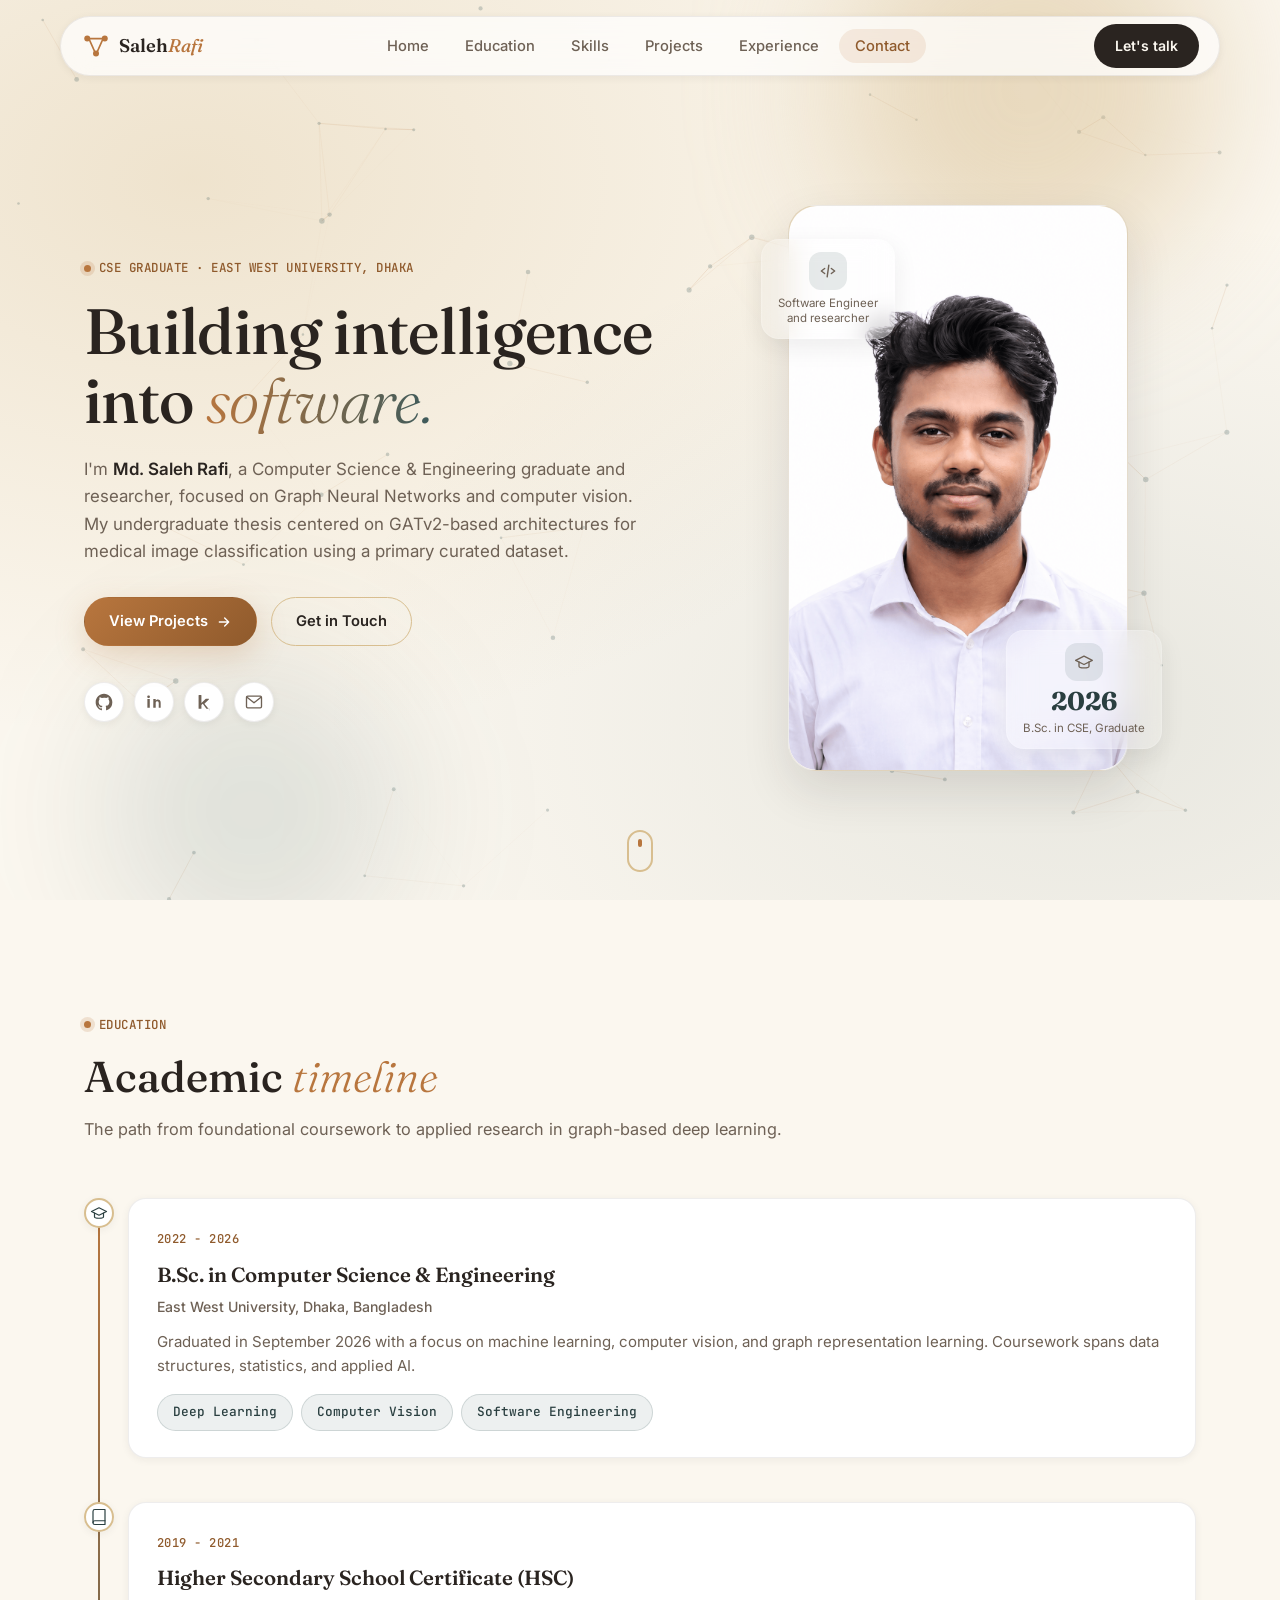
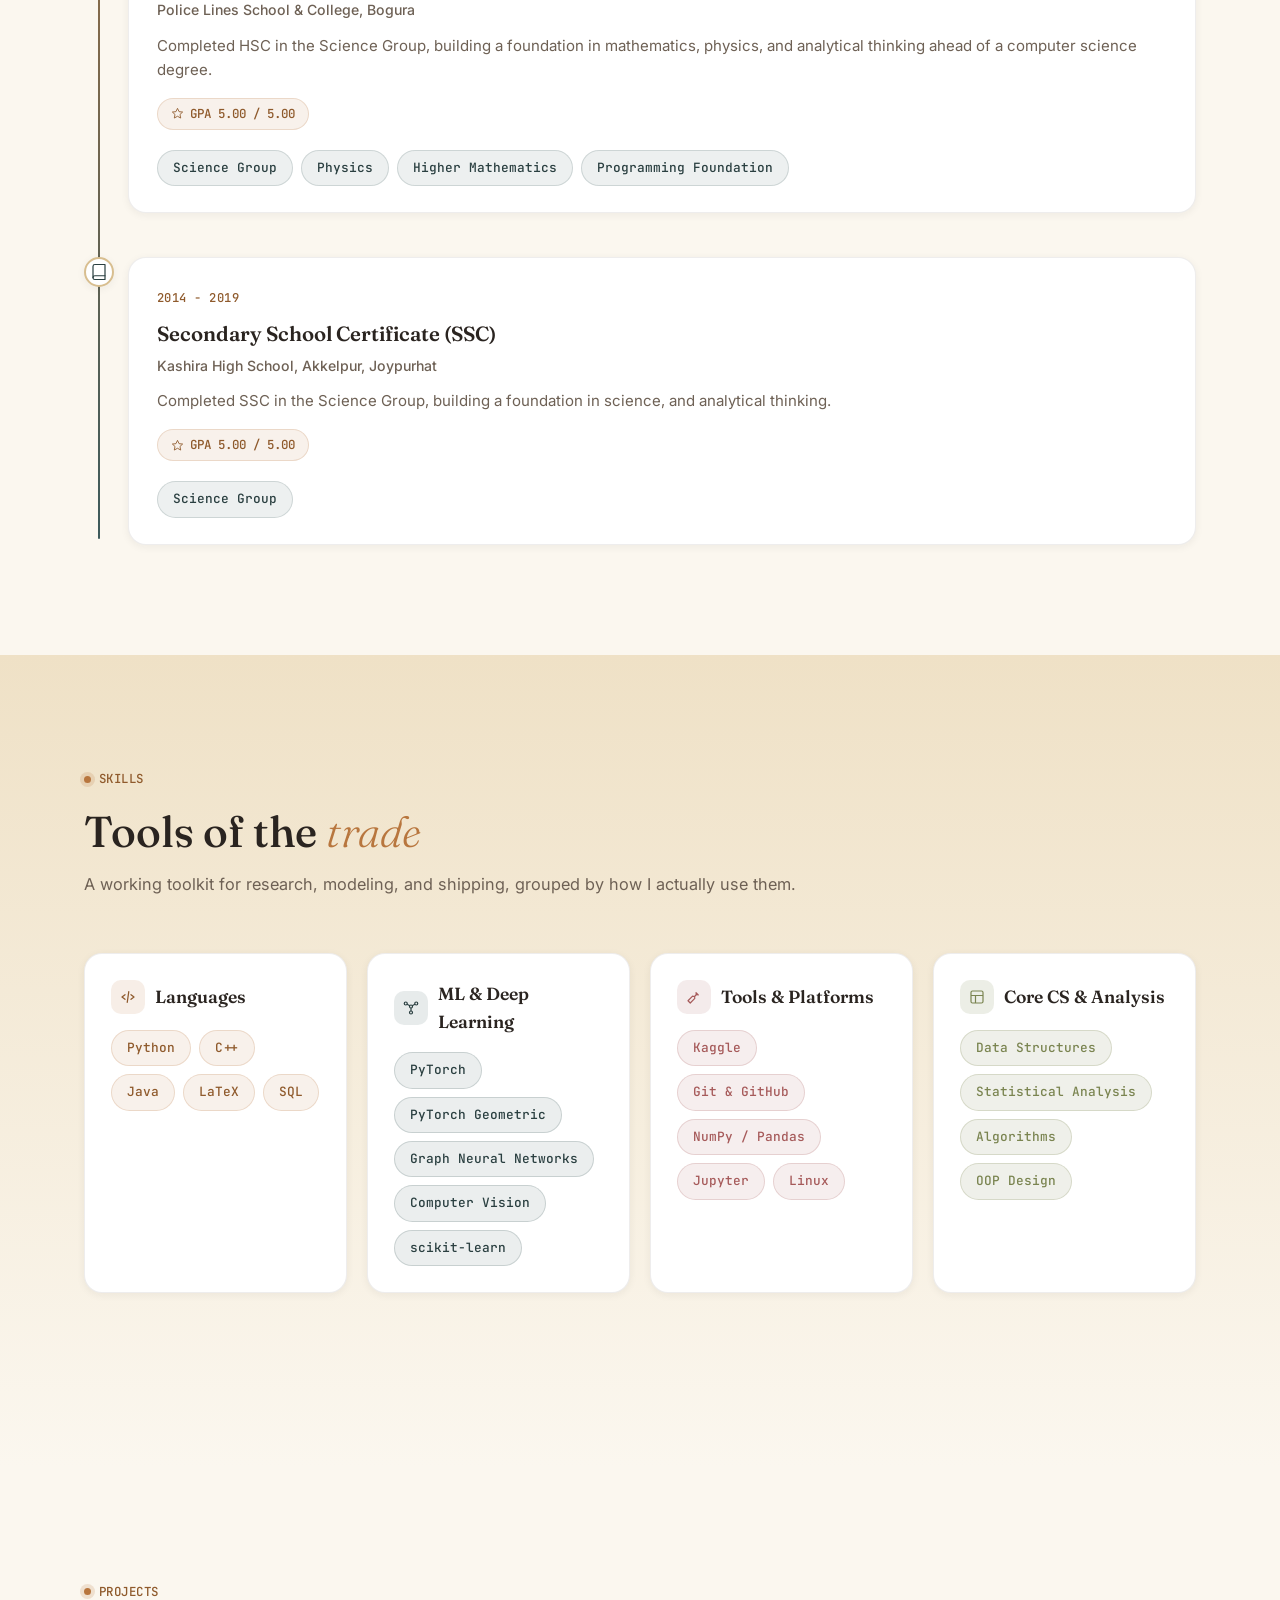
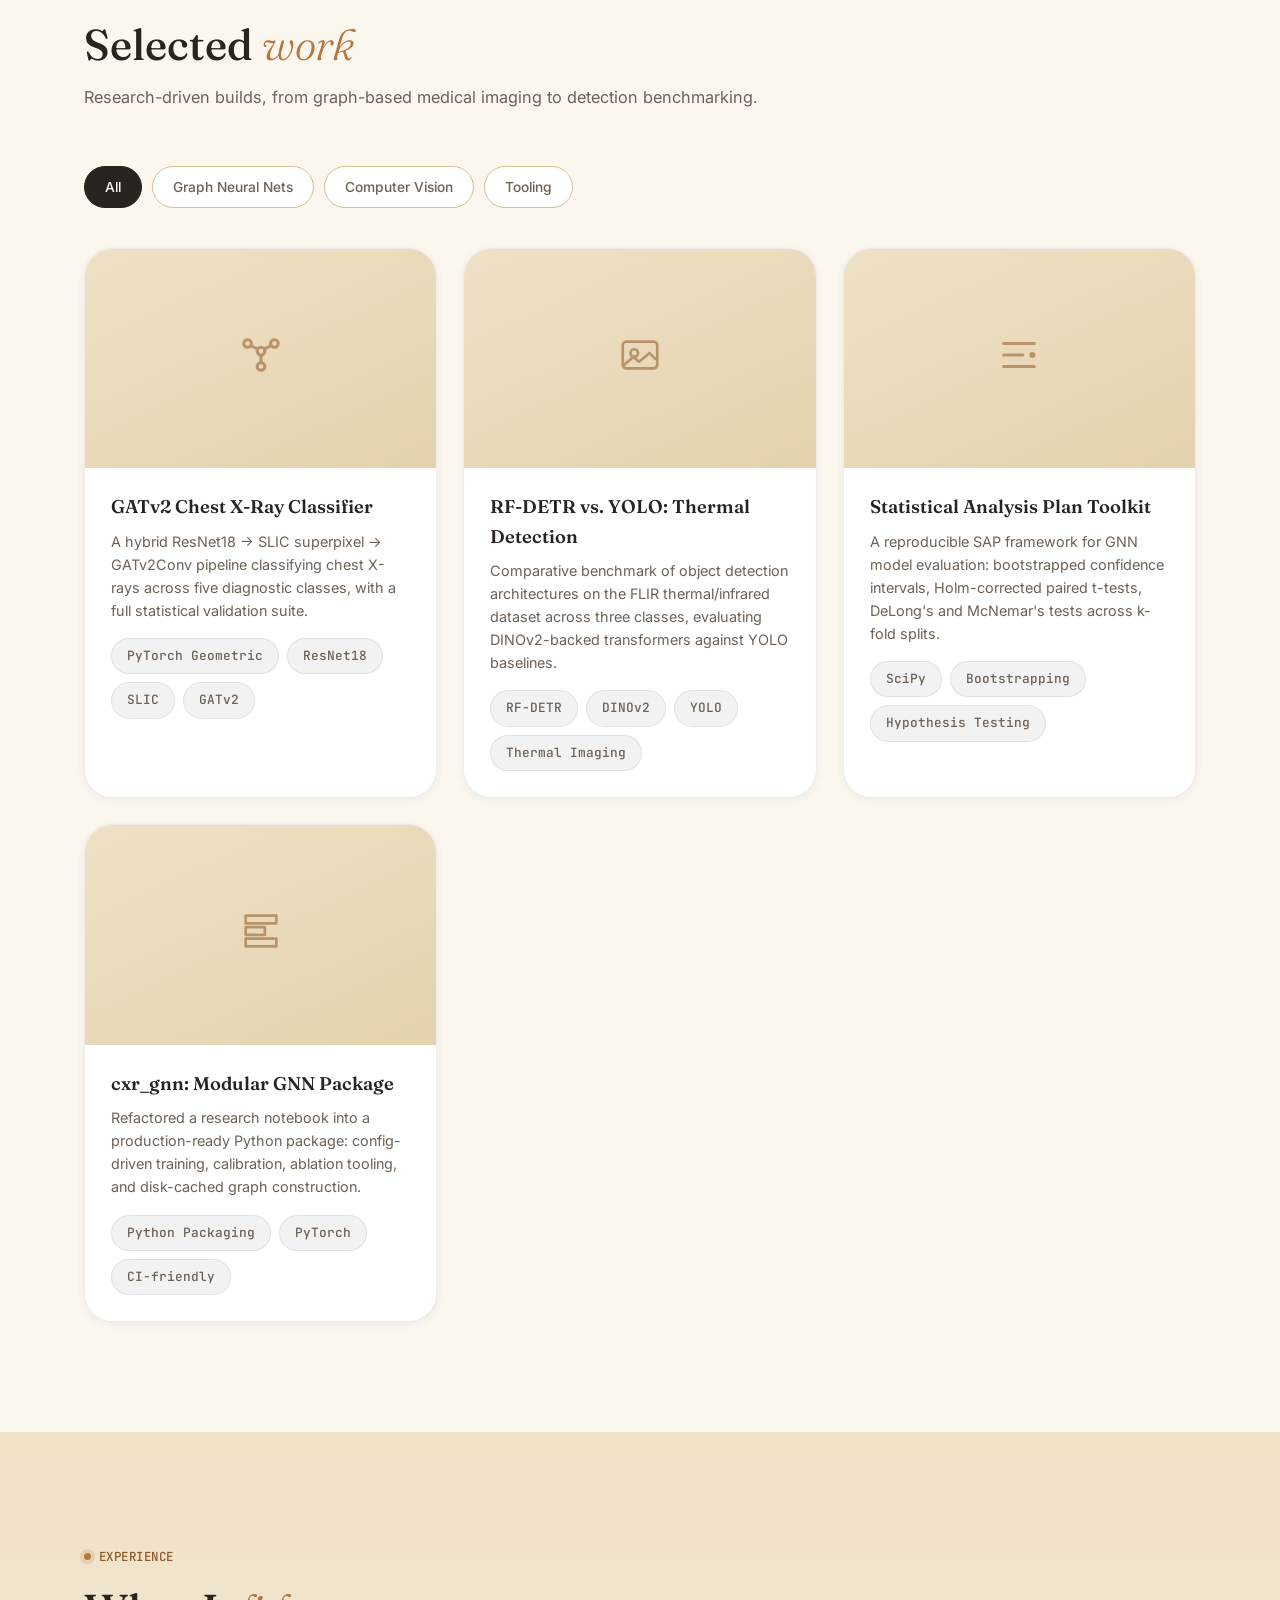
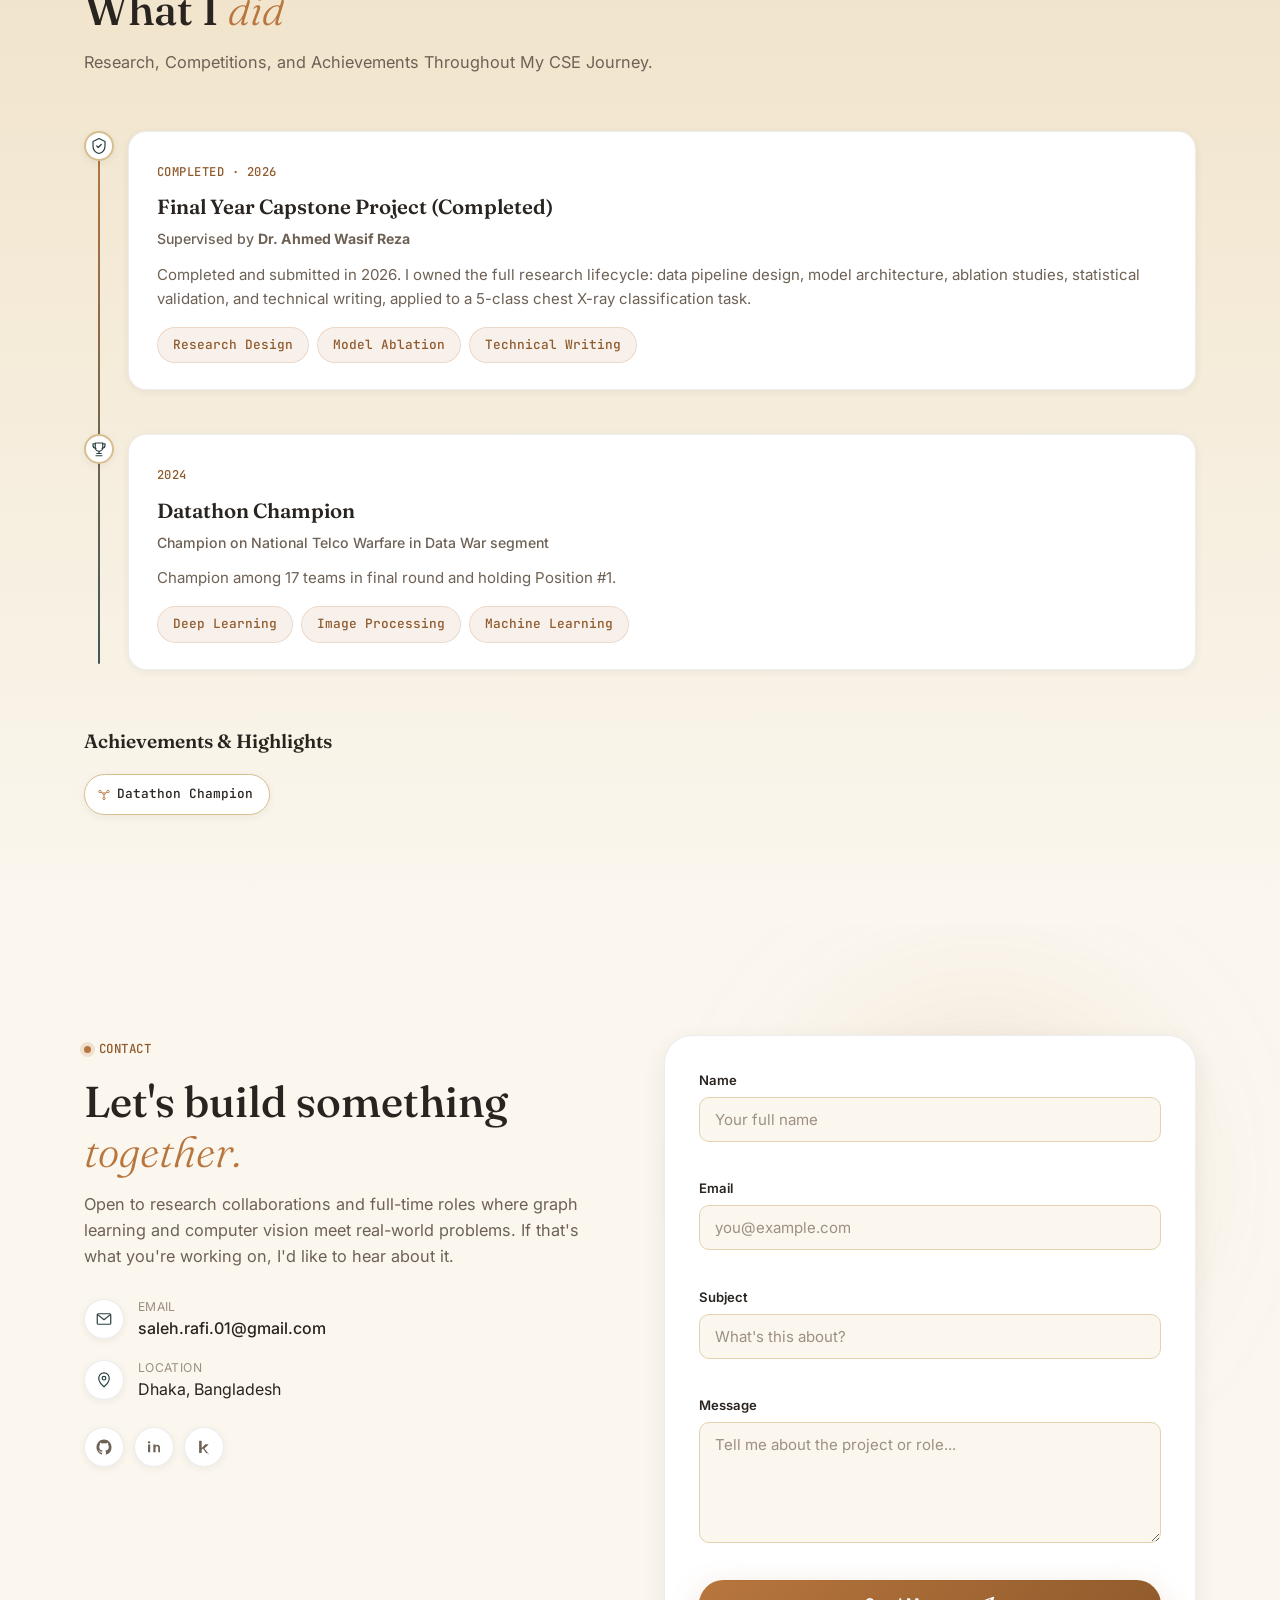
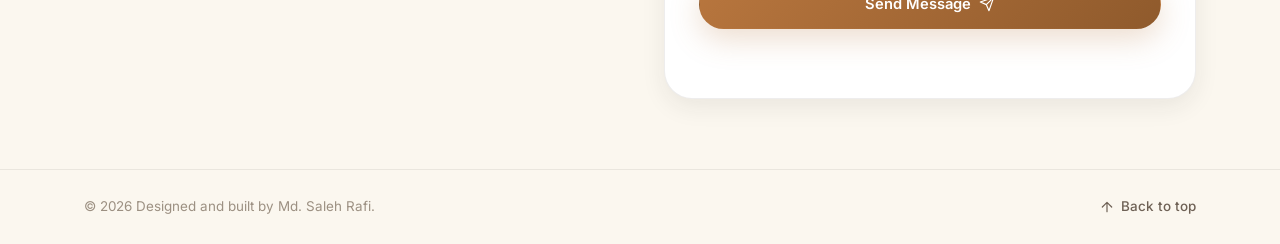
==== commit efe9155e: "privacy, docs updated- formatted" ====
--- a/index.html
+++ b/index.html
@@ -23,174 +23,10 @@
     rel="stylesheet">
 
   <link rel="stylesheet" href="style.css">
+  <link rel="stylesheet" href="stat-chip.css">
 </head>
 
 <body>
-  <svg xmlns="http://www.w3.org/2000/svg" style="display:none" aria-hidden="true">
-    <!-- Brand mark / GNN-style node network -->
-    <symbol id="icon-network" viewBox="0 0 24 24" fill="none">
-      <circle cx="5" cy="6" r="2.4" fill="currentColor" />
-      <circle cx="19" cy="6" r="2.4" fill="currentColor" />
-      <circle cx="12" cy="18" r="2.4" fill="currentColor" />
-      <path d="M6.9 7.4L11 16.6M17.1 7.4L13 16.6M7.4 6H16.6" stroke="currentColor" stroke-width="1.4"
-        stroke-linecap="round" />
-    </symbol>
-
-    <!-- Node network variant (4 nodes) used for ML/skill icons -->
-    <symbol id="icon-network-nodes" viewBox="0 0 24 24" fill="none">
-      <circle cx="5" cy="6" r="2" stroke="currentColor" stroke-width="1.6" />
-      <circle cx="19" cy="6" r="2" stroke="currentColor" stroke-width="1.6" />
-      <circle cx="12" cy="18" r="2" stroke="currentColor" stroke-width="1.6" />
-      <circle cx="12" cy="10" r="2" stroke="currentColor" stroke-width="1.6" />
-      <path d="M6.7 7.1 10.5 9M17.3 7.1 13.5 9M12 12v4" stroke="currentColor" stroke-width="1.6" />
-    </symbol>
-
-    <symbol id="icon-arrow-right" viewBox="0 0 24 24" fill="none">
-      <path d="M5 12h14M13 6l6 6-6 6" stroke="currentColor" stroke-width="2" stroke-linecap="round"
-        stroke-linejoin="round" />
-    </symbol>
-
-    <symbol id="icon-arrow-up" viewBox="0 0 24 24" fill="none">
-      <path d="M12 19V5M5 12l7-7 7 7" stroke="currentColor" stroke-width="1.8" stroke-linecap="round"
-        stroke-linejoin="round" />
-    </symbol>
-
-    <symbol id="icon-send" viewBox="0 0 24 24" fill="none">
-      <path d="M22 2 11 13M22 2l-7 20-4-9-9-4 20-7Z" stroke="currentColor" stroke-width="1.8" stroke-linecap="round"
-        stroke-linejoin="round" />
-    </symbol>
-
-    <symbol id="icon-external" viewBox="0 0 24 24" fill="none">
-      <path d="M14 4h6v6M20 4 10 14" stroke="currentColor" stroke-width="1.8" stroke-linecap="round"
-        stroke-linejoin="round" />
-      <path d="M18 13v6a1 1 0 0 1-1 1H5a1 1 0 0 1-1-1V7a1 1 0 0 1 1-1h6" stroke="currentColor" stroke-width="1.8"
-        stroke-linecap="round" />
-    </symbol>
-
-    <symbol id="icon-github" viewBox="0 0 24 24" fill="none">
-      <path
-        d="M12 2C6.48 2 2 6.58 2 12.25c0 4.53 2.87 8.37 6.84 9.73.5.1.68-.22.68-.49 0-.24-.01-1.04-.01-1.89-2.78.62-3.37-1.21-3.37-1.21-.45-1.18-1.11-1.5-1.11-1.5-.91-.64.07-.63.07-.63 1 .07 1.53 1.06 1.53 1.06.9 1.58 2.36 1.12 2.93.86.09-.67.35-1.12.64-1.38-2.22-.26-4.56-1.14-4.56-5.05 0-1.12.39-2.03 1.03-2.75-.1-.26-.45-1.31.1-2.72 0 0 .84-.28 2.75 1.05a9.3 9.3 0 0 1 2.5-.35c.85 0 1.71.12 2.5.35 1.91-1.33 2.75-1.05 2.75-1.05.55 1.41.2 2.46.1 2.72.64.72 1.03 1.63 1.03 2.75 0 3.92-2.34 4.78-4.57 5.04.36.32.68.94.68 1.9 0 1.37-.01 2.47-.01 2.81 0 .27.18.6.69.49A10.26 10.26 0 0 0 22 12.25C22 6.58 17.52 2 12 2Z"
-        fill="currentColor" />
-    </symbol>
-
-    <symbol id="icon-linkedin" viewBox="0 0 24 24" fill="none">
-      <path
-        d="M6.94 8.5H4.06V19H6.94V8.5ZM5.5 7.25c.97 0 1.63-.66 1.63-1.5S6.47 4.25 5.5 4.25c-.96 0-1.63.66-1.63 1.5s.67 1.5 1.63 1.5ZM20 12.85c0-2.66-1.43-3.9-3.34-3.9-1.54 0-2.23.86-2.61 1.46V8.5h-2.88c.04.8 0 10.5 0 10.5h2.88v-5.86c0-.31.02-.63.11-.85.25-.63.82-1.28 1.77-1.28 1.25 0 1.75.95 1.75 2.35V19H20v-6.15Z"
-        fill="currentColor" />
-    </symbol>
-
-    <symbol id="icon-kaggle" viewBox="0 0 24 24" fill="none">
-      <path
-        d="M18.5 20.2h-3.1a.6.6 0 0 1-.5-.25l-4.4-5.8-1.6 1.5v4a.5.5 0 0 1-.5.5H6a.5.5 0 0 1-.5-.5V4a.5.5 0 0 1 .5-.5h2.4a.5.5 0 0 1 .5.5v9.3l4.9-4.9a.7.7 0 0 1 .5-.2h3.2c.4 0 .6.5.3.8l-5.3 5 5.9 7.3c.2.4 0 .9-.4.9Z"
-        fill="currentColor" />
-    </symbol>
-
-    <symbol id="icon-mail" viewBox="0 0 24 24" fill="none">
-      <path
-        d="M3 6.5A1.5 1.5 0 0 1 4.5 5h15A1.5 1.5 0 0 1 21 6.5v11a1.5 1.5 0 0 1-1.5 1.5h-15A1.5 1.5 0 0 1 3 17.5v-11Z"
-        stroke="currentColor" stroke-width="1.6" />
-      <path d="m4 6.5 8 6.5 8-6.5" stroke="currentColor" stroke-width="1.6" stroke-linecap="round"
-        stroke-linejoin="round" />
-    </symbol>
-
-    <symbol id="icon-location" viewBox="0 0 24 24" fill="none">
-      <path d="M12 21s7-6.2 7-11.5A7 7 0 0 0 5 9.5C5 14.8 12 21 12 21Z" stroke="currentColor" stroke-width="1.6"
-        stroke-linejoin="round" />
-      <circle cx="12" cy="9.5" r="2.4" stroke="currentColor" stroke-width="1.6" />
-    </symbol>
-
-    <symbol id="icon-user" viewBox="0 0 24 24" fill="none">
-      <path d="M20 21v-2a4 4 0 0 0-4-4H8a4 4 0 0 0-4 4v2" stroke="currentColor" stroke-width="1.6"
-        stroke-linecap="round" />
-      <circle cx="12" cy="7" r="4" stroke="currentColor" stroke-width="1.6" />
-    </symbol>
-
-    <!-- Education: graduation cap -->
-    <symbol id="icon-cap" viewBox="0 0 24 24" fill="none">
-      <path d="M22 10 12 5 2 10l10 5 10-5Z" stroke="currentColor" stroke-width="1.6" stroke-linejoin="round" />
-      <path d="M6 12v5c0 1.1 2.7 2 6 2s6-.9 6-2v-5" stroke="currentColor" stroke-width="1.6" stroke-linecap="round" />
-    </symbol>
-
-    <!-- Education: open book / folder -->
-    <symbol id="icon-book" viewBox="0 0 24 24" fill="none">
-      <path d="M4 19.5A2.5 2.5 0 0 1 6.5 17H20" stroke="currentColor" stroke-width="1.6" stroke-linecap="round" />
-      <path d="M6.5 2H20v20H6.5A2.5 2.5 0 0 1 4 19.5v-15A2.5 2.5 0 0 1 6.5 2Z" stroke="currentColor" stroke-width="1.6"
-        stroke-linejoin="round" />
-    </symbol>
-
-    <!-- Milestone: shield check (current/active state) -->
-    <symbol id="icon-shield-check" viewBox="0 0 24 24" fill="none">
-      <path d="M12 2 4 6v6c0 5 3.4 8.7 8 10 4.6-1.3 8-5 8-10V6l-8-4Z" stroke="currentColor" stroke-width="1.6"
-        stroke-linejoin="round" />
-      <path d="m9 12 2 2 4-4" stroke="currentColor" stroke-width="1.6" stroke-linecap="round" stroke-linejoin="round" />
-    </symbol>
-
-    <!-- Milestone: clock/progress (alt current state) -->
-    <symbol id="icon-clock" viewBox="0 0 24 24" fill="none">
-      <path d="M12 2 4 6v6c0 5 3.4 8.7 8 10 4.6-1.3 8-5 8-10V6l-8-4Z" stroke="currentColor" stroke-width="1.6"
-        stroke-linejoin="round" />
-      <path d="M12 8v4l2.5 2.5" stroke="currentColor" stroke-width="1.6" stroke-linecap="round"
-        stroke-linejoin="round" />
-    </symbol>
-
-    <!-- Skills: code brackets -->
-    <symbol id="icon-code" viewBox="0 0 24 24" fill="none">
-      <path d="m8 9-4 3 4 3M16 9l4 3-4 3M13 5l-2 14" stroke="currentColor" stroke-width="1.7" stroke-linecap="round"
-        stroke-linejoin="round" />
-    </symbol>
-
-    <!-- Skills: wrench (tools) -->
-    <symbol id="icon-wrench" viewBox="0 0 24 24" fill="none">
-      <path d="M14.7 6.3a3.5 3.5 0 0 1-4.6 4.6L4 17l3 3 6.1-6.1a3.5 3.5 0 0 1 4.6-4.6L14.7 6.3Z" stroke="currentColor"
-        stroke-width="1.6" stroke-linejoin="round" />
-    </symbol>
-
-    <!-- Skills: grid (core CS) -->
-    <symbol id="icon-grid" viewBox="0 0 24 24" fill="none">
-      <rect x="4" y="4" width="16" height="16" rx="2" stroke="currentColor" stroke-width="1.6" />
-      <path d="M4 10h16M10 10v10" stroke="currentColor" stroke-width="1.6" />
-    </symbol>
-
-    <!-- Projects: camera / detection -->
-    <symbol id="icon-camera" viewBox="0 0 24 24" fill="none">
-      <rect x="3" y="5" width="18" height="14" rx="2" stroke="currentColor" stroke-width="1.4" />
-      <circle cx="9" cy="11" r="2" stroke="currentColor" stroke-width="1.4" />
-      <path d="m4 17 4.5-4 3 2.5L17 11l3 3" stroke="currentColor" stroke-width="1.4" stroke-linecap="round"
-        stroke-linejoin="round" />
-    </symbol>
-
-    <!-- Projects: bar chart / analysis -->
-    <symbol id="icon-chart" viewBox="0 0 24 24" fill="none">
-      <path d="M4 6h16M4 12h10M4 18h16" stroke="currentColor" stroke-width="1.6" stroke-linecap="round" />
-      <circle cx="19" cy="12" r="1.6" fill="currentColor" />
-    </symbol>
-
-    <!-- Projects: package / layers -->
-    <symbol id="icon-package" viewBox="0 0 24 24" fill="none">
-      <path d="M4 4h16v4H4zM4 10h10v4H4zM4 16h16v4H4z" stroke="currentColor" stroke-width="1.4"
-        stroke-linejoin="round" />
-    </symbol>
-
-    <!-- Experience: briefcase -->
-    <symbol id="icon-briefcase" viewBox="0 0 24 24" fill="none">
-      <path d="M9 3v4M15 3v4M4 8h16M6 8v11a2 2 0 0 0 2 2h8a2 2 0 0 0 2-2V8" stroke="currentColor" stroke-width="1.6"
-        stroke-linecap="round" stroke-linejoin="round" />
-    </symbol>
-
-    <!-- Experience: laurel / award -->
-    <symbol id="icon-laurel" viewBox="0 0 24 24" fill="none">
-      <path d="M12 15a5 5 0 0 0 5-5V4H7v6a5 5 0 0 0 5 5Z" stroke="currentColor" stroke-width="1.6"
-        stroke-linejoin="round" />
-      <path d="M7 5H4v2a4 4 0 0 0 4 4M17 5h3v2a4 4 0 0 1-4 4M12 15v3M8 21h8M9 18h6" stroke="currentColor"
-        stroke-width="1.6" stroke-linecap="round" stroke-linejoin="round" />
-    </symbol>
-
-    <!-- for achievements -->
-    <symbol id="icon-star" viewBox="0 0 24 24" fill="none">
-      <path d="m12 2.5 2.9 6.1 6.6.7-4.9 4.5 1.3 6.6L12 17.1l-5.9 3.3 1.3-6.6-4.9-4.5 6.6-.7L12 2.5Z"
-        stroke="currentColor" stroke-width="1.6" stroke-linejoin="round" />
-    </symbol>
-  </svg>
 
   <a href="#home" class="skip-link">Skip to content</a>
 
@@ -200,7 +36,7 @@
       <a href="#home" class="nav__brand" aria-label="Home">
         <span class="nav__brand-mark" aria-hidden="true">
           <svg width="30" height="30">
-            <use href="#icon-network"></use>
+            <use href="assets/sprite.svg#icon-network"></use>
           </svg>
         </span>
 
@@ -259,7 +95,7 @@
             <a href="#projects" class="btn btn--primary">
               View Projects
               <svg width="16" height="16">
-                <use href="#icon-arrow-right"></use>
+                <use href="assets/sprite.svg#icon-arrow-right"></use>
               </svg>
             </a>
             <a href="#contact" class="btn btn--outline">
@@ -271,24 +107,24 @@
             <a href="https://github.com/salehrafi/" class="social-icon" aria-label="GitHub" target="_blank"
               rel="noopener">
               <svg width="20" height="20">
-                <use href="#icon-github"></use>
+                <use href="assets/sprite.svg#icon-github"></use>
               </svg>
             </a>
             <a href="https://www.linkedin.com/in/salehrafi/" class="social-icon" aria-label="LinkedIn" target="_blank"
               rel="noopener">
               <svg width="20" height="20">
-                <use href="#icon-linkedin"></use>
+                <use href="assets/sprite.svg#icon-linkedin"></use>
               </svg>
             </a>
             <a href="https://www.kaggle.com/salehrafi/" class="social-icon" aria-label="Kaggle" target="_blank"
               rel="noopener">
               <svg width="20" height="20">
-                <use href="#icon-kaggle"></use>
+                <use href="assets/sprite.svg#icon-kaggle"></use>
               </svg>
             </a>
             <a href="mailto:saleh.rafi.01@gmail.com" class="social-icon" aria-label="Email">
               <svg width="20" height="20">
-                <use href="#icon-mail"></use>
+                <use href="assets/sprite.svg#icon-mail"></use>
               </svg>
             </a>
           </div>
@@ -301,13 +137,22 @@
           </div>
 
           <!-- two quick stats about you -->
-          <div class="stat-chip stat-chip--tl">
-            <!-- <strong data-counter="5">0</strong> -->
+          <div class="stat-chip stat-chip--tl stat-chip--stacked">
+            <span class="stat-chip__icon" aria-hidden="true">
+              <svg width="20" height="20">
+                <use href="assets/sprite.svg#icon-code"></use>
+              </svg>
+            </span>
             <span>Software Engineer<br> and researcher</span>
           </div>
 
 
-          <div class="stat-chip stat-chip--br">
+          <div class="stat-chip stat-chip--br stat-chip--stacked">
+            <span class="stat-chip__icon" aria-hidden="true">
+              <svg width="20" height="20">
+                <use href="assets/sprite.svg#icon-cap"></use>
+              </svg>
+            </span>
             <strong data-counter="2026">0</strong>
             <span class="stat-chip__label">B.Sc. in CSE, Graduate</span>
           </div>
@@ -337,7 +182,7 @@
           <div class="timeline__item" data-reveal>
             <div class="timeline__node">
               <svg width="18" height="18">
-                <use href="#icon-cap"></use>
+                <use href="assets/sprite.svg#icon-cap"></use>
               </svg>
             </div>
             <div class="timeline__card">
@@ -361,7 +206,7 @@
           <div class="timeline__item" data-reveal>
             <div class="timeline__node">
               <svg width="18" height="18">
-                <use href="#icon-book"></use>
+                <use href="assets/sprite.svg#icon-book"></use>
               </svg>
             </div>
             <div class="timeline__card">
@@ -376,7 +221,7 @@
 
               <span class="timeline__grade">
                 <svg width="13" height="13">
-                  <use href="#icon-star"></use>
+                  <use href="assets/sprite.svg#icon-star"></use>
                 </svg>
                 GPA 5.00 / 5.00
               </span>
@@ -395,7 +240,7 @@
           <div class="timeline__item" data-reveal>
             <div class="timeline__node">
               <svg width="18" height="18">
-                <use href="#icon-book"></use>
+                <use href="assets/sprite.svg#icon-book"></use>
               </svg>
             </div>
             <div class="timeline__card">
@@ -409,7 +254,7 @@
 
               <span class="timeline__grade">
                 <svg width="13" height="13">
-                  <use href="#icon-star"></use>
+                  <use href="assets/sprite.svg#icon-star"></use>
                 </svg>
                 GPA 5.00 / 5.00
               </span>
@@ -425,7 +270,7 @@
           <!-- <div class="timeline__item" data-reveal>
             <div class="timeline__node">
               <svg width="18" height="18">
-                <use href="#icon-book"></use>
+                <use href="assets/sprite.svg#icon-book"></use>
               </svg>
             </div>
             <div class="timeline__card">
@@ -447,7 +292,7 @@
           <div class="timeline__item" data-reveal>
             <div class="timeline__node timeline__node--current">
               <svg width="18" height="18">
-                <use href="#icon-shield-check"></use>
+                <use href="assets/sprite.svg#icon-shield-check"></use>
               </svg>
             </div>
             <div class="timeline__card timeline__card--current">
@@ -488,7 +333,7 @@
             <div class="skill-group__head">
               <span class="skill-group__icon skill-group__icon--lang" aria-hidden="true">
                 <svg width="18" height="18">
-                  <use href="#icon-code"></use>
+                  <use href="assets/sprite.svg#icon-code"></use>
                 </svg>
               </span>
               <h3>Languages</h3>
@@ -506,7 +351,7 @@
             <div class="skill-group__head">
               <span class="skill-group__icon skill-group__icon--ml" aria-hidden="true">
                 <svg width="18" height="18">
-                  <use href="#icon-network-nodes"></use>
+                  <use href="assets/sprite.svg#icon-network-nodes"></use>
                 </svg>
               </span>
               <h3>ML &amp; Deep Learning</h3>
@@ -524,7 +369,7 @@
             <div class="skill-group__head">
               <span class="skill-group__icon skill-group__icon--tools" aria-hidden="true">
                 <svg width="18" height="18">
-                  <use href="#icon-wrench"></use>
+                  <use href="assets/sprite.svg#icon-wrench"></use>
                 </svg>
               </span>
               <h3>Tools &amp; Platforms</h3>
@@ -542,7 +387,7 @@
             <div class="skill-group__head">
               <span class="skill-group__icon skill-group__icon--core" aria-hidden="true">
                 <svg width="18" height="18">
-                  <use href="#icon-grid"></use>
+                  <use href="assets/sprite.svg#icon-grid"></use>
                 </svg>
               </span>
               <h3>Core CS &amp; Analysis</h3>
@@ -587,19 +432,19 @@
               <!-- replace with <img src="..." alt="..."> for a real preview -->
               <div class="project-card__ph">
                 <svg width="46" height="46">
-                  <use href="#icon-network-nodes"></use>
+                  <use href="assets/sprite.svg#icon-network-nodes"></use>
                 </svg>
               </div>
               <div class="project-card__overlay">
                 <!-- I don't have your repo/demo links; replace both href="#" -->
                 <a href="#" class="icon-btn" aria-label="Live demo" target="_blank" rel="noopener">
                   <svg width="18" height="18">
-                    <use href="#icon-external"></use>
+                    <use href="assets/sprite.svg#icon-external"></use>
                   </svg>
                 </a>
                 <a href="#" class="icon-btn" aria-label="Source code" target="_blank" rel="noopener">
                   <svg width="18" height="18">
-                    <use href="#icon-github"></use>
+                    <use href="assets/sprite.svg#icon-github"></use>
                   </svg>
                 </a>
               </div>
@@ -621,18 +466,18 @@
             <div class="project-card__media">
               <div class="project-card__ph">
                 <svg width="46" height="46">
-                  <use href="#icon-camera"></use>
+                  <use href="assets/sprite.svg#icon-camera"></use>
                 </svg>
               </div>
               <div class="project-card__overlay">
                 <a href="#" class="icon-btn" aria-label="Live demo" target="_blank" rel="noopener">
                   <svg width="18" height="18">
-                    <use href="#icon-external"></use>
+                    <use href="assets/sprite.svg#icon-external"></use>
                   </svg>
                 </a>
                 <a href="#" class="icon-btn" aria-label="Source code" target="_blank" rel="noopener">
                   <svg width="18" height="18">
-                    <use href="#icon-github"></use>
+                    <use href="assets/sprite.svg#icon-github"></use>
                   </svg>
                 </a>
               </div>
@@ -655,18 +500,18 @@
             <div class="project-card__media">
               <div class="project-card__ph">
                 <svg width="46" height="46">
-                  <use href="#icon-chart"></use>
+                  <use href="assets/sprite.svg#icon-chart"></use>
                 </svg>
               </div>
               <div class="project-card__overlay">
                 <a href="#" class="icon-btn" aria-label="Live demo" target="_blank" rel="noopener">
                   <svg width="18" height="18">
-                    <use href="#icon-external"></use>
+                    <use href="assets/sprite.svg#icon-external"></use>
                   </svg>
                 </a>
                 <a href="#" class="icon-btn" aria-label="Source code" target="_blank" rel="noopener">
                   <svg width="18" height="18">
-                    <use href="#icon-github"></use>
+                    <use href="assets/sprite.svg#icon-github"></use>
                   </svg>
                 </a>
               </div>
@@ -688,18 +533,18 @@
             <div class="project-card__media">
               <div class="project-card__ph">
                 <svg width="46" height="46">
-                  <use href="#icon-package"></use>
+                  <use href="assets/sprite.svg#icon-package"></use>
                 </svg>
               </div>
               <div class="project-card__overlay">
                 <a href="#" class="icon-btn" aria-label="Live demo" target="_blank" rel="noopener">
                   <svg width="18" height="18">
-                    <use href="#icon-external"></use>
+                    <use href="assets/sprite.svg#icon-external"></use>
                   </svg>
                 </a>
                 <a href="#" class="icon-btn" aria-label="Source code" target="_blank" rel="noopener">
                   <svg width="18" height="18">
-                    <use href="#icon-github"></use>
+                    <use href="assets/sprite.svg#icon-github"></use>
                   </svg>
                 </a>
               </div>
@@ -750,7 +595,7 @@
       <div class="timeline__item" data-reveal>
         <div class="timeline__node">
           <svg width="18" height="18">
-            <use href="#icon-shield-check"></use>
+            <use href="assets/sprite.svg#icon-shield-check"></use>
           </svg>
         </div>
         <div class="timeline__card">
@@ -786,7 +631,7 @@
 
         <div class="timeline__node">
           <svg width="18" height="18">
-            <use href="#icon-laurel"></use>
+            <use href="assets/sprite.svg#icon-laurel"></use>
           </svg>
         </div>
 
@@ -811,7 +656,7 @@
       <div class="pill-row pill-row--wrap">
         <span class="pill pill--achieve">
           <svg width="14" height="14">
-            <use href="#icon-network-nodes"></use>
+            <use href="assets/sprite.svg#icon-network-nodes"></use>
           </svg>Datathon Champion</span>
       </div>
     </div>
@@ -837,7 +682,7 @@
             <li>
               <span class="contact__icon">
                 <svg width="18" height="18">
-                  <use href="#icon-mail"></use>
+                  <use href="assets/sprite.svg#icon-mail"></use>
                 </svg>
               </span>
               <div>
@@ -848,7 +693,7 @@
             <li>
               <span class="contact__icon">
                 <svg width="18" height="18">
-                  <use href="#icon-location"></use>
+                  <use href="assets/sprite.svg#icon-location"></use>
                 </svg>
               </span>
               <div>
@@ -862,19 +707,19 @@
             <a href="https://github.com/salehrafi/" class="social-icon" aria-label="GitHub" target="_blank"
               rel="noopener">
               <svg width="18" height="18">
-                <use href="#icon-github"></use>
+                <use href="assets/sprite.svg#icon-github"></use>
               </svg>
             </a>
             <a href="https://www.linkedin.com/in/salehrafi/" class="social-icon" aria-label="LinkedIn" target="_blank"
               rel="noopener">
               <svg width="18" height="18">
-                <use href="#icon-linkedin"></use>
+                <use href="assets/sprite.svg#icon-linkedin"></use>
               </svg>
             </a>
             <a href="https://www.kaggle.com/salehrafi/" class="social-icon" aria-label="Kaggle" target="_blank"
               rel="noopener">
               <svg width="18" height="18">
-                <use href="#icon-kaggle"></use>
+                <use href="assets/sprite.svg#icon-kaggle"></use>
               </svg>
             </a>
           </div>
@@ -909,7 +754,7 @@
           <button type="submit" class="btn btn--primary btn--block" id="submitBtn">
             <span class="btn__label">Send Message</span>
             <svg width="16" height="16">
-              <use href="#icon-send"></use>
+              <use href="assets/sprite.svg#icon-send"></use>
             </svg>
           </button>
 
@@ -928,7 +773,7 @@
       <p>&copy; <span id="year"></span> Designed and built by Md. Saleh Rafi.</p>
       <a href="#home" class="footer__top" aria-label="Back to top">
         <svg width="16" height="16">
-          <use href="#icon-arrow-up"></use>
+          <use href="assets/sprite.svg#icon-arrow-up"></use>
         </svg>
         Back to top
       </a>
--- a/style.css
+++ b/style.css
@@ -428,23 +428,42 @@
   align-items: baseline;
   gap: 4px;
   flex-wrap: wrap;
-  background: var(--surface);
+  background: rgba(255, 255, 255, 0.1);
   backdrop-filter: blur(var(--glass-blur));
   -webkit-backdrop-filter: blur(var(--glass-blur));
-  border: 1px solid var(--surface-border);
+  border: 1px solid rgba(255, 255, 255, 0.15);
   border-radius: var(--radius-md);
   padding: 12px 16px;
   box-shadow: var(--shadow-md);
   max-width: 170px;
   animation: bob 6s ease-in-out infinite;
 }
-.stat-chip strong { font-family: var(--font-display); font-size: 1.6rem; color: var(--teal-dark); }
-.stat-chip span { font-size: 0.72rem; color: var(--ink-soft); line-height: 1.3; }
-.stat-chip__label { width: 100%; }
-.stat-chip--tl { top: 6%; left: -8%; }
-.stat-chip--br { bottom: 4%; right: -10%; animation-delay: 1.5s; }
-@keyframes bob { 0%, 100% { transform: translateY(0); } 50% { transform: translateY(-10px); } }
-
+.stat-chip strong {
+  font-family: var(--font-display);
+  font-size: 1.6rem;
+  color: var(--teal-dark);
+}
+.stat-chip span {
+  font-size: 0.72rem;
+  color: var(--ink-soft);
+  line-height: 1.3;
+}
+.stat-chip__label {
+  width: 100%;
+}
+.stat-chip--tl {
+  top: 6%;
+  left: -8%;
+}
+.stat-chip--br {
+  bottom: 4%;
+  right: -10%;
+  animation-delay: 1.5s;
+}
+@keyframes bob {
+  0%, 100% { transform: translateY(0); }
+  50% { transform: translateY(-10px); }
+}
 .scroll-cue {
   position: absolute;
   bottom: 28px;
--- a/stat-chip.css
+++ b/stat-chip.css
@@ -0,0 +1,38 @@
+/* ---------- HERO STAT CHIPS: icon variant ----------
+   Extends .stat-chip from style.css. Add `stat-chip--stacked` to a chip and
+   put a `.stat-chip__icon` first; the text then sits centered under the icon:
+
+     <div class="stat-chip stat-chip--tl stat-chip--stacked">
+       <span class="stat-chip__icon" aria-hidden="true">
+         <svg width="20" height="20"><use href="assets/sprite.svg#icon-code"></use></svg>
+       </span>
+       <span>Label text</span>
+     </div>
+*/
+/* 80% transparent glass (style.css default is 72% opaque) */
+.stat-chip { background: rgba(255, 255, 255, 0.2); }
+
+.stat-chip--stacked {
+  flex-direction: column;
+  align-items: center;
+  flex-wrap: nowrap;
+  text-align: center;
+  gap: 6px;
+}
+
+.stat-chip--stacked strong { line-height: 1.1; }
+
+.stat-chip__icon {
+  display: flex;
+  align-items: center;
+  justify-content: center;
+  width: 38px;
+  height: 38px;
+  border-radius: 12px;
+  background: rgba(61, 90, 91, 0.12);
+  color: var(--teal-dark);
+  flex-shrink: 0;
+}
+
+/* `.stat-chip span` in style.css sets text size/color; keep the icon box clear of it */
+.stat-chip span.stat-chip__icon { font-size: inherit; line-height: 0; }
